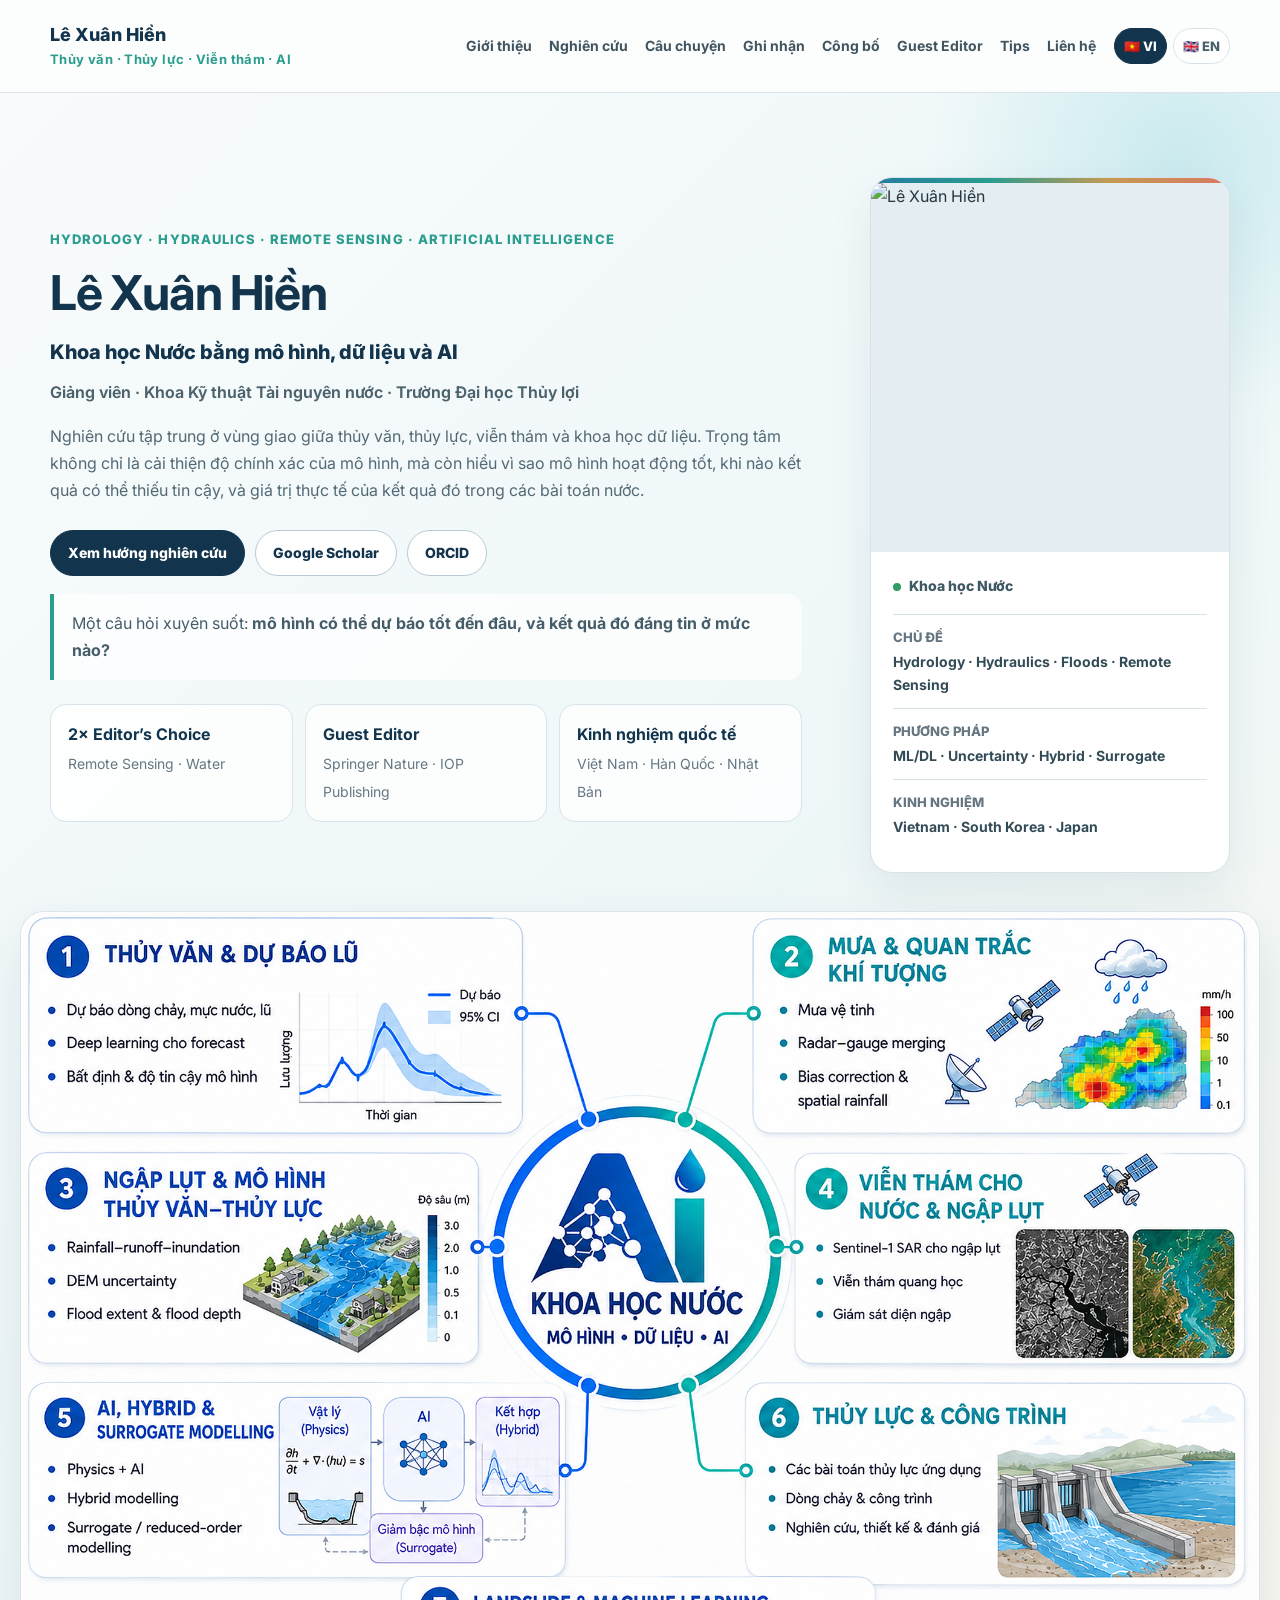
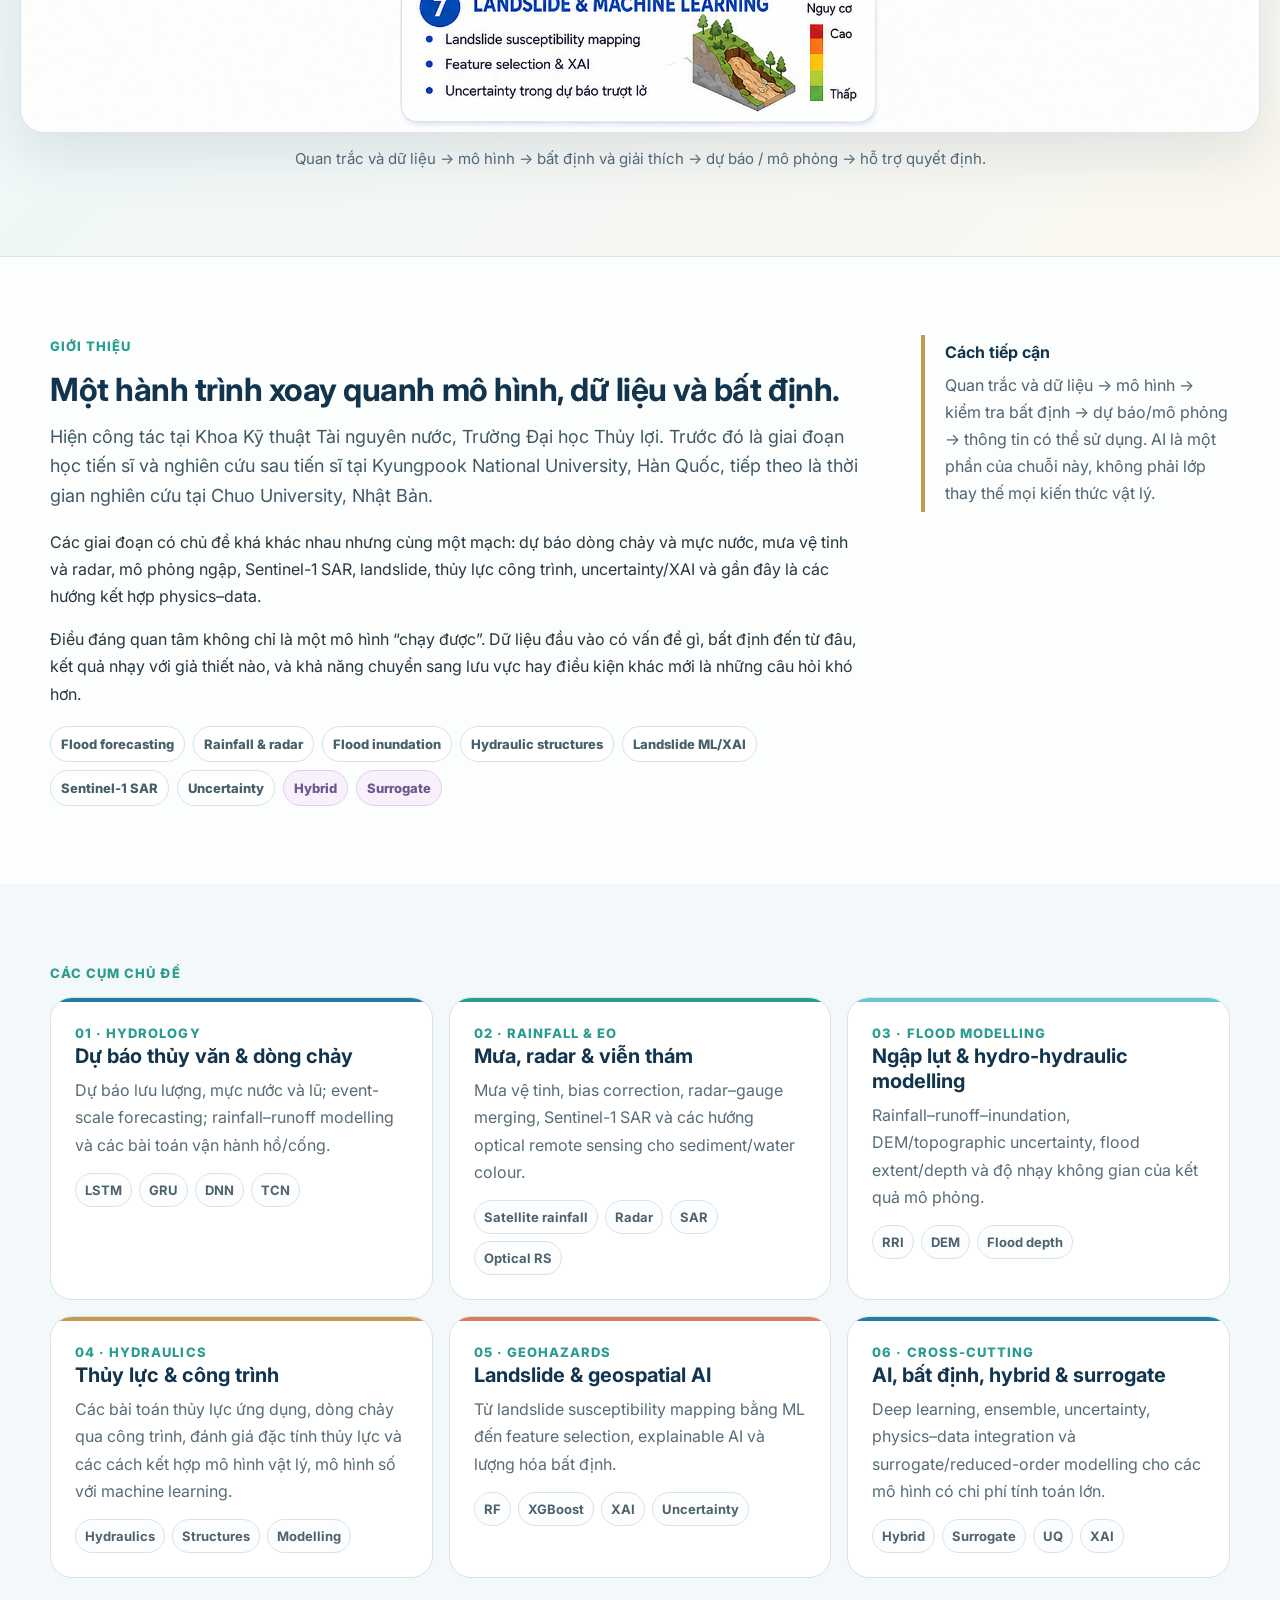
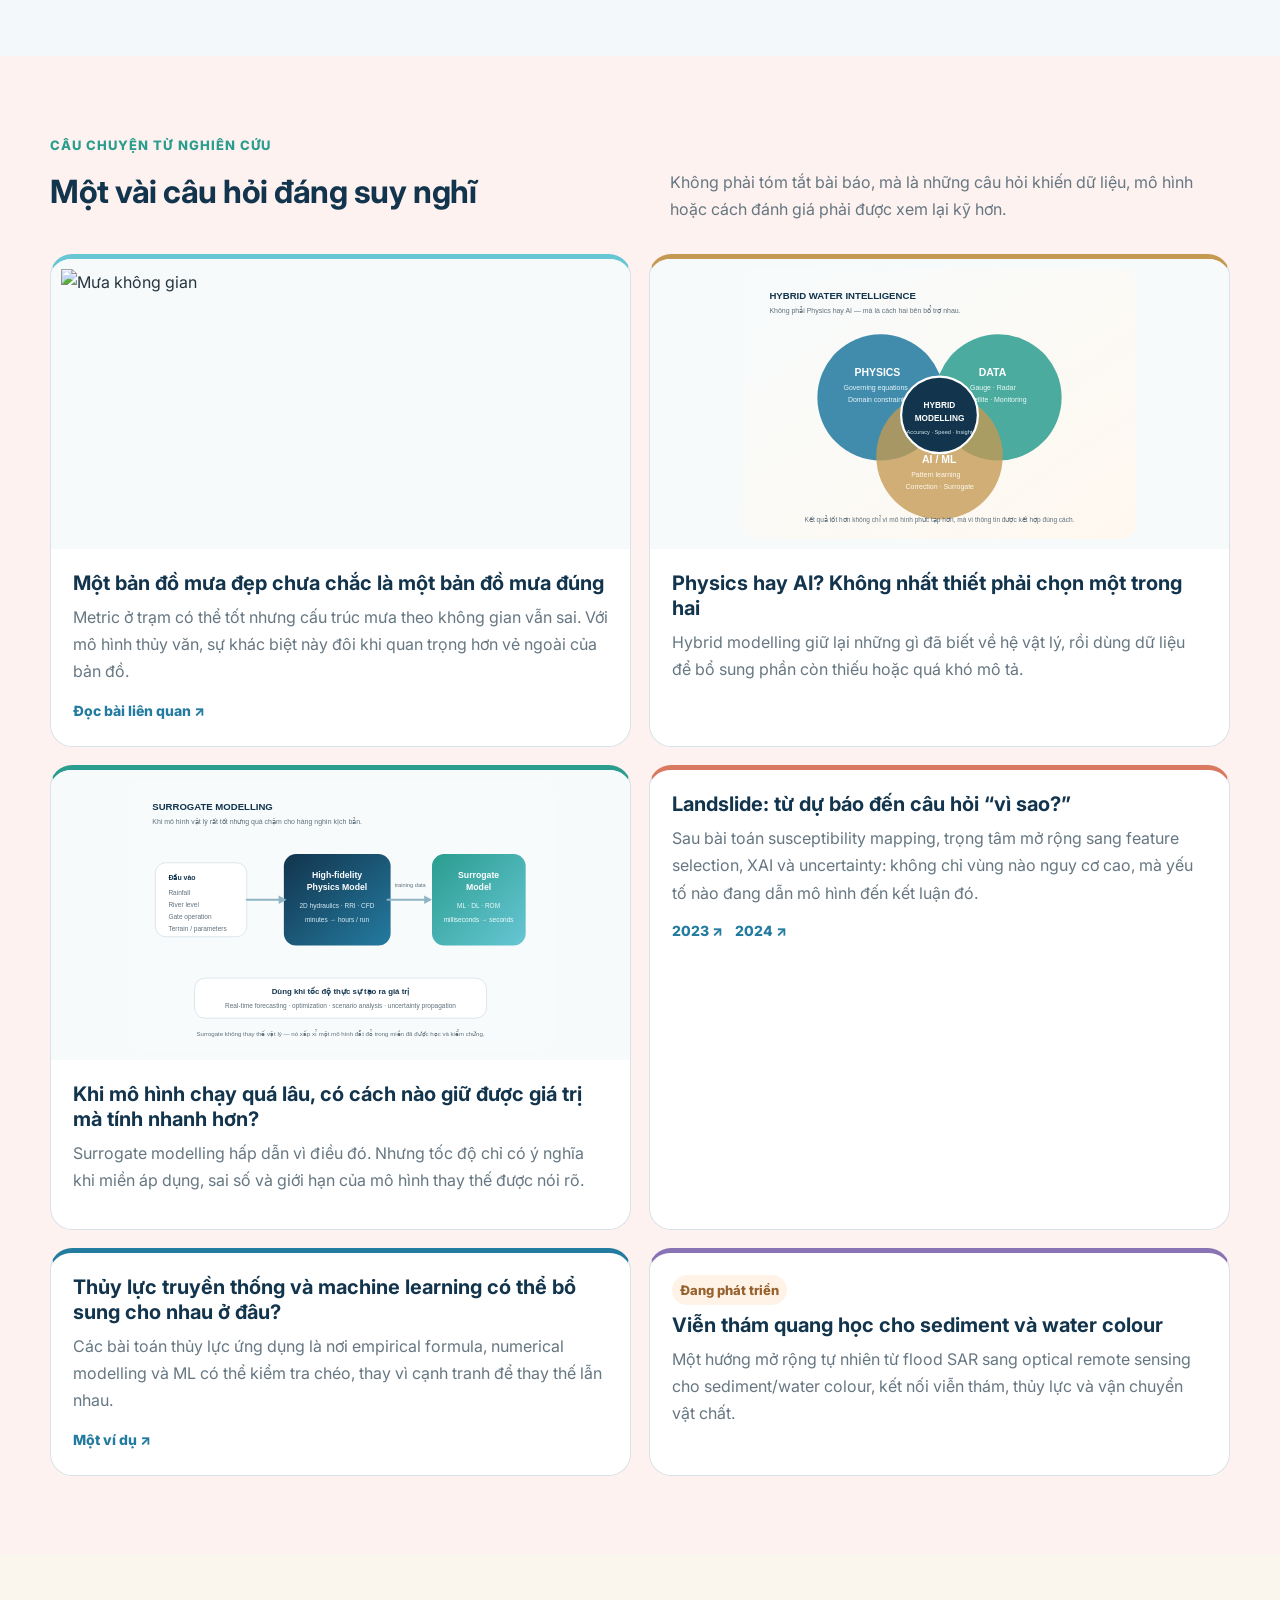
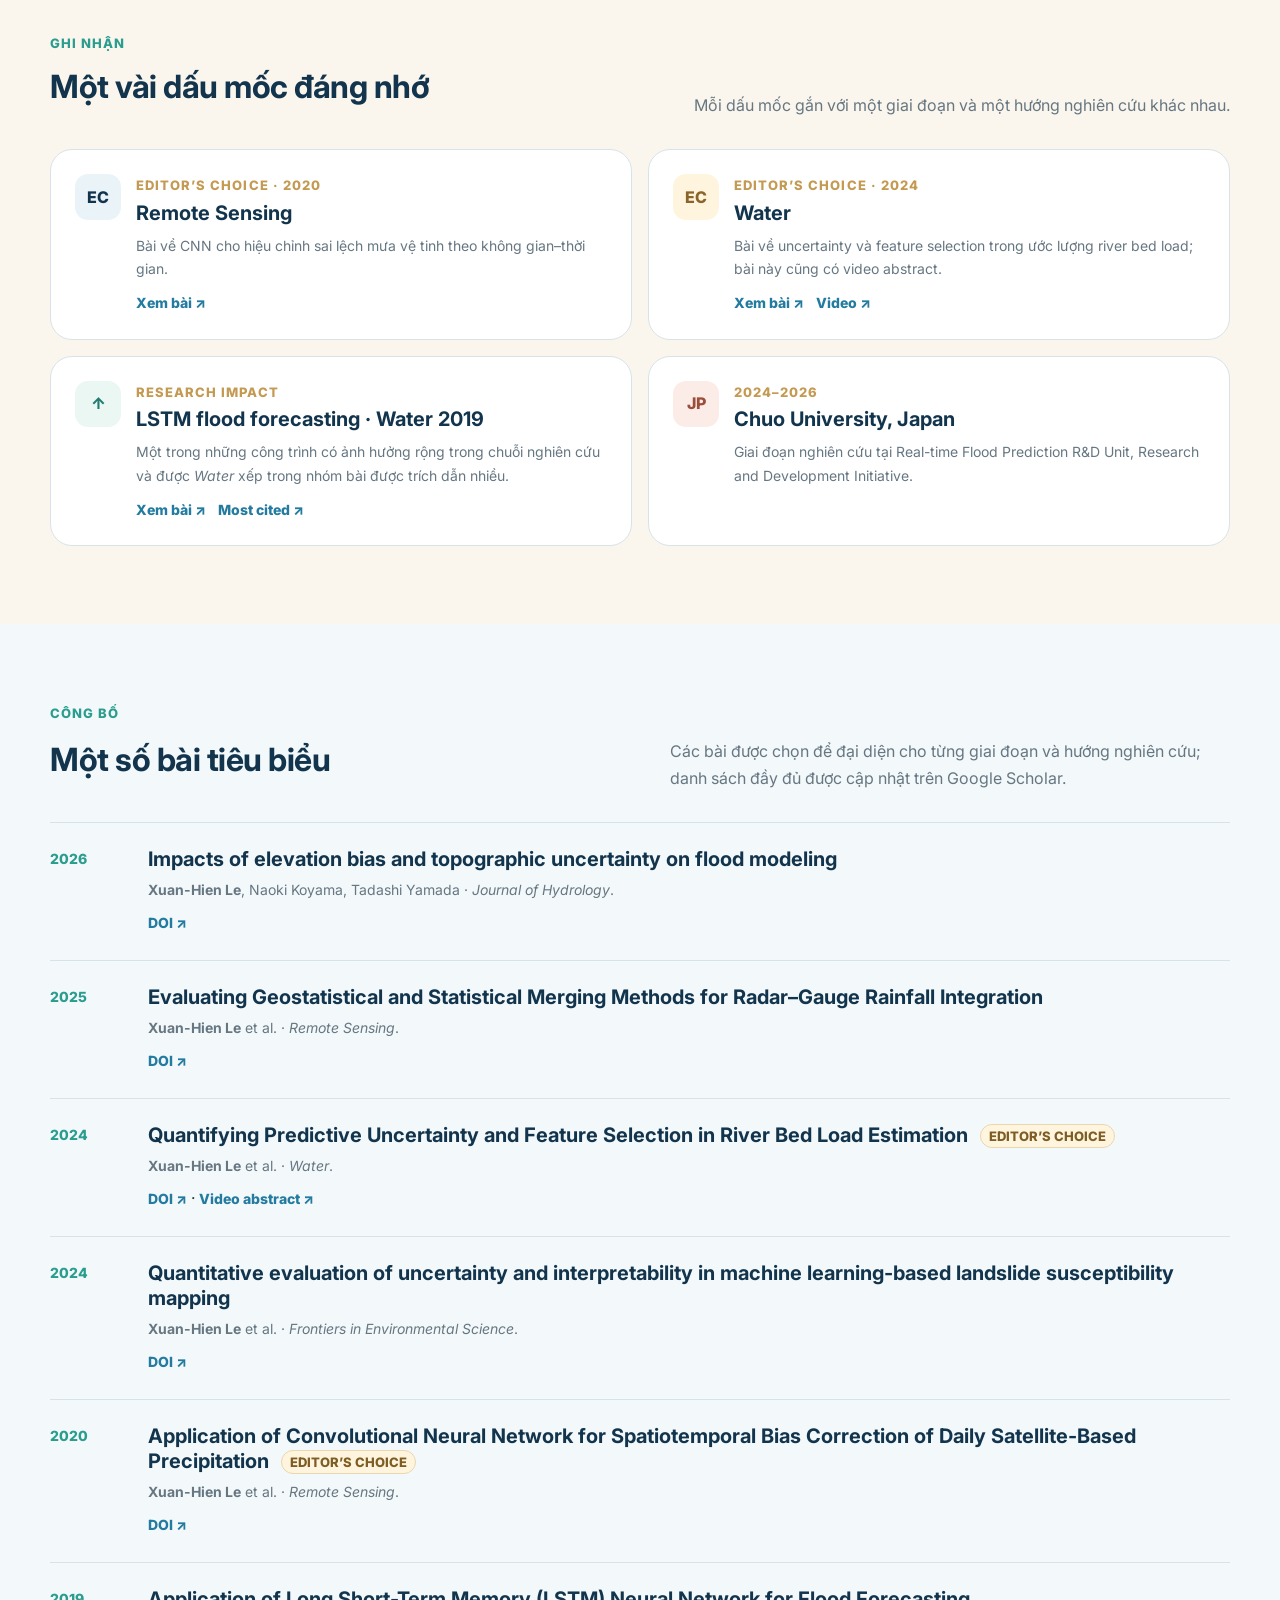
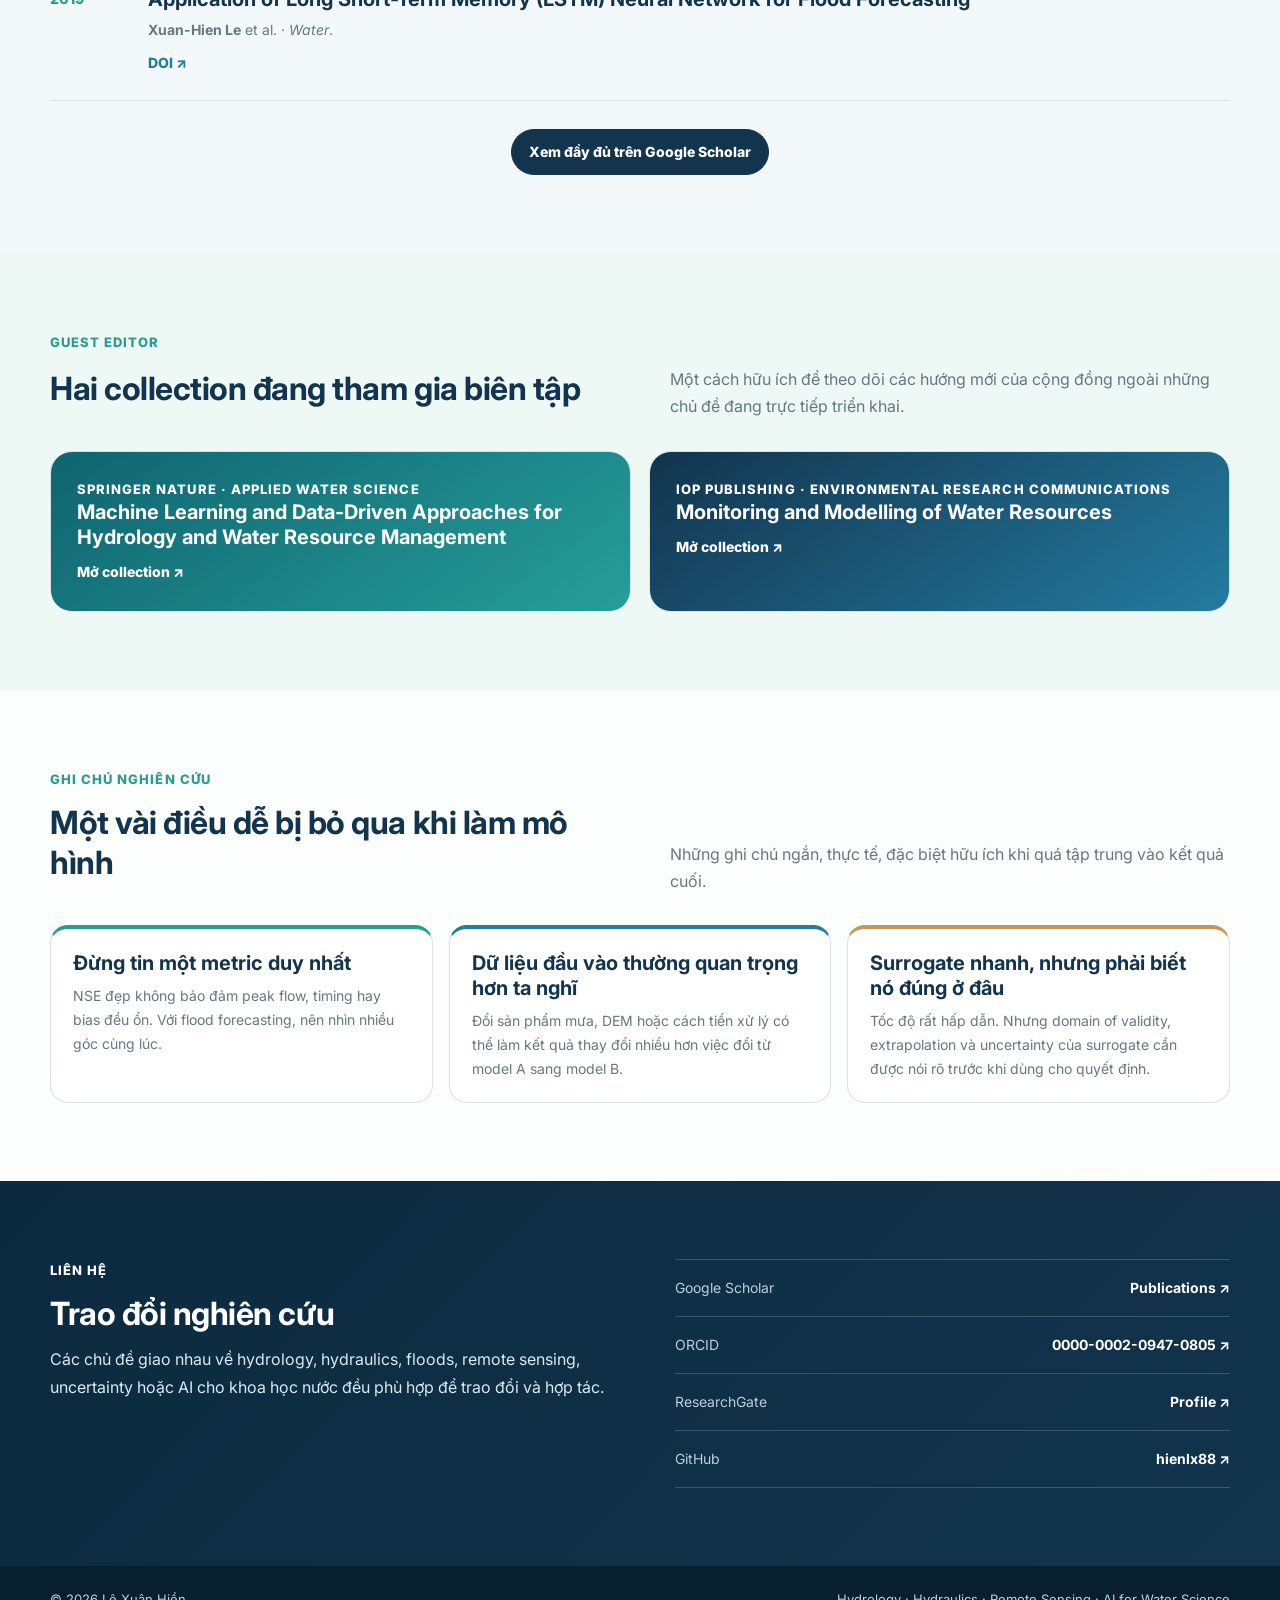
==== index.html @ 39c3b75d "Keep the site focused on Vietnamese and English" ====
<!doctype html>
<html lang="vi">
<head>
  <meta charset="utf-8">
  <meta name="viewport" content="width=device-width,initial-scale=1">
  <meta name="description" content="Trang học thuật của Lê Xuân Hiền — thủy văn, thủy lực, mô hình lũ, viễn thám, AI, bất định, hybrid và surrogate modelling cho khoa học nước.">
  <meta name="author" content="Lê Xuân Hiền">
  <meta name="theme-color" content="#12344d">
  <link rel="alternate" hreflang="vi" href="https://hienlx88.github.io/">
  <link rel="alternate" hreflang="en" href="https://hienlx88.github.io/en/">
  <title>Lê Xuân Hiền | Khoa học Nước · Mô hình · Dữ liệu · AI</title>
  <link rel="preconnect" href="https://fonts.googleapis.com">
  <link rel="preconnect" href="https://fonts.gstatic.com" crossorigin>
  <link href="https://fonts.googleapis.com/css2?family=Inter:wght@400;500;600;700;800&display=swap" rel="stylesheet">
  <link rel="stylesheet" href="styles.css">
  <style>
    .scope-strip{display:flex;gap:8px;flex-wrap:wrap;margin-top:18px}.scope-strip span{font-size:var(--text-xs);font-weight:800;padding:6px 10px;border-radius:999px;border:1px solid var(--line);background:#fff;color:#48606b}.scope-strip .new{background:#f8f1fb;border-color:#ded1ec;color:#6e568f}.paper-links{display:flex;gap:12px;flex-wrap:wrap}.paper-links a{font-size:var(--text-sm);font-weight:800}.story-card .status{display:inline-block;margin:0 0 8px;padding:4px 8px;border-radius:999px;font-size:var(--text-xs);font-weight:800;background:#eef8f5;color:#237c70}.story-card .status.emerging{background:#fff3e7;color:#96612d}
    .hero-overview{position:relative;margin-top:38px;padding:0 0 10px}.hero-overview .wide-container{width:min(1480px,calc(100% - 40px));margin:auto}.hero-overview .overview-title{text-align:center;font-size:clamp(28px,3vw,36px);line-height:1.2;margin:0 0 18px;font-weight:800;color:var(--ink)}.overview-figure{margin:0;background:#fff;border:1px solid rgba(216,227,233,.95);border-radius:24px;overflow:hidden;box-shadow:0 22px 54px rgba(18,52,77,.10)}.overview-figure img{display:block;width:100%;height:auto}.overview-caption{margin:14px auto 0;max-width:1000px;text-align:center;color:#526678;font-size:15px;line-height:1.65}@media(max-width:900px){.hero-overview{margin-top:30px}.hero-overview .wide-container{width:min(1480px,calc(100% - 24px))}.overview-figure{border-radius:16px}}
  </style>
</head>
<body>
<header class="site-header">
  <div class="container nav-wrap">
    <a class="brand" href="#top">Lê Xuân Hiền<small>Thủy văn · Thủy lực · Viễn thám · AI</small></a>
    <button class="nav-toggle" aria-label="Mở menu" aria-expanded="false">Menu</button>
    <nav class="nav" aria-label="Điều hướng chính">
      <a href="#about">Giới thiệu</a><a href="#research">Nghiên cứu</a><a href="#stories">Câu chuyện</a><a href="#impact">Ghi nhận</a><a href="#publications">Công bố</a><a href="#service">Guest Editor</a><a href="#tips">Tips</a><a href="#contact">Liên hệ</a>
    </nav>
    <div class="langbar" aria-label="Ngôn ngữ"><a class="active" href="./" aria-current="page">🇻🇳 VI</a><a href="en/">🇬🇧 EN</a></div>
  </div>
</header>

<main id="top">
<section class="hero">
  <div class="container hero-grid">
    <div>
      <p class="eyebrow">Hydrology · Hydraulics · Remote Sensing · Artificial Intelligence</p>
      <h1>Lê Xuân Hiền</h1>
      <p class="hero-titleline">Khoa học Nước bằng mô hình, dữ liệu và AI</p>
      <p class="hero-role">Giảng viên · Khoa Kỹ thuật Tài nguyên nước · Trường Đại học Thủy lợi</p>
      <p class="hero-copy">Nghiên cứu tập trung ở vùng giao giữa thủy văn, thủy lực, viễn thám và khoa học dữ liệu. Trọng tâm không chỉ là cải thiện độ chính xác của mô hình, mà còn hiểu vì sao mô hình hoạt động tốt, khi nào kết quả có thể thiếu tin cậy, và giá trị thực tế của kết quả đó trong các bài toán nước.</p>
      <div class="actions"><a class="button primary" href="#research">Xem hướng nghiên cứu</a><a class="button" href="https://scholar.google.com/citations?user=APNFD3cAAAAJ" target="_blank" rel="noopener">Google Scholar</a><a class="button" href="https://orcid.org/0000-0002-0947-0805" target="_blank" rel="noopener">ORCID</a></div>
      <div class="hero-note">Một câu hỏi xuyên suốt: <strong>mô hình có thể dự báo tốt đến đâu, và kết quả đó đáng tin ở mức nào?</strong></div>
      <div class="highlight-strip"><div class="highlight"><strong>2× Editor’s Choice</strong><span>Remote Sensing · Water</span></div><div class="highlight"><strong>Guest Editor</strong><span>Springer Nature · IOP Publishing</span></div><div class="highlight"><strong>Kinh nghiệm quốc tế</strong><span>Việt Nam · Hàn Quốc · Nhật Bản</span></div></div>
    </div>
    <aside class="profile-card"><img class="avatar" src="https://avatars.githubusercontent.com/u/33052537?v=4" alt="Lê Xuân Hiền"><div class="profile-card-body"><div class="profile-label"><span class="status-dot"></span>Khoa học Nước</div><dl><div><dt>Chủ đề</dt><dd>Hydrology · Hydraulics · Floods · Remote Sensing</dd></div><div><dt>Phương pháp</dt><dd>ML/DL · Uncertainty · Hybrid · Surrogate</dd></div><div><dt>Kinh nghiệm</dt><dd>Vietnam · South Korea · Japan</dd></div></dl></div></aside>
  </div>

  <div id="research" class="hero-overview">
    <div class="wide-container">
      <h2 class="overview-title">Tổng quan nghiên cứu</h2>
      <figure class="overview-figure">
        <img src="assets/research-overview-hero-vi.png?v=20260822-final" alt="Tổng quan các hướng nghiên cứu trong khoa học nước, mô hình, dữ liệu và AI" loading="eager" decoding="sync">
      </figure>
      <p class="overview-caption">Quan trắc và dữ liệu → mô hình → bất định và giải thích → dự báo / mô phỏng → hỗ trợ quyết định.</p>
    </div>
  </div>
</section>

<section id="about" class="section">
  <div class="container about-grid">
    <div>
      <p class="section-kicker">Giới thiệu</p>
      <h2>Một hành trình xoay quanh mô hình, dữ liệu và bất định.</h2>
      <p class="lead">Hiện công tác tại Khoa Kỹ thuật Tài nguyên nước, Trường Đại học Thủy lợi. Trước đó là giai đoạn học tiến sĩ và nghiên cứu sau tiến sĩ tại Kyungpook National University, Hàn Quốc, tiếp theo là thời gian nghiên cứu tại Chuo University, Nhật Bản.</p>
      <p>Các giai đoạn có chủ đề khá khác nhau nhưng cùng một mạch: dự báo dòng chảy và mực nước, mưa vệ tinh và radar, mô phỏng ngập, Sentinel-1 SAR, landslide, thủy lực công trình, uncertainty/XAI và gần đây là các hướng kết hợp physics–data.</p>
      <p>Điều đáng quan tâm không chỉ là một mô hình “chạy được”. Dữ liệu đầu vào có vấn đề gì, bất định đến từ đâu, kết quả nhạy với giả thiết nào, và khả năng chuyển sang lưu vực hay điều kiện khác mới là những câu hỏi khó hơn.</p>
      <div class="scope-strip"><span>Flood forecasting</span><span>Rainfall & radar</span><span>Flood inundation</span><span>Hydraulic structures</span><span>Landslide ML/XAI</span><span>Sentinel-1 SAR</span><span>Uncertainty</span><span class="new">Hybrid</span><span class="new">Surrogate</span></div>
    </div>
    <aside class="about-note"><strong>Cách tiếp cận</strong>Quan trắc và dữ liệu → mô hình → kiểm tra bất định → dự báo/mô phỏng → thông tin có thể sử dụng. AI là một phần của chuỗi này, không phải lớp thay thế mọi kiến thức vật lý.</aside>
  </div>
</section>

<section class="section alt">
  <div class="container">
    <p class="section-kicker">Các cụm chủ đề</p>
    <div class="cards">
      <article class="card"><div class="card-number">01 · HYDROLOGY</div><h3>Dự báo thủy văn & dòng chảy</h3><p>Dự báo lưu lượng, mực nước và lũ; event-scale forecasting; rainfall–runoff modelling và các bài toán vận hành hồ/cống.</p><div class="tags"><span>LSTM</span><span>GRU</span><span>DNN</span><span>TCN</span></div></article>
      <article class="card"><div class="card-number">02 · RAINFALL & EO</div><h3>Mưa, radar & viễn thám</h3><p>Mưa vệ tinh, bias correction, radar–gauge merging, Sentinel-1 SAR và các hướng optical remote sensing cho sediment/water colour.</p><div class="tags"><span>Satellite rainfall</span><span>Radar</span><span>SAR</span><span>Optical RS</span></div></article>
      <article class="card"><div class="card-number">03 · FLOOD MODELLING</div><h3>Ngập lụt & hydro-hydraulic modelling</h3><p>Rainfall–runoff–inundation, DEM/topographic uncertainty, flood extent/depth và độ nhạy không gian của kết quả mô phỏng.</p><div class="tags"><span>RRI</span><span>DEM</span><span>Flood depth</span></div></article>
      <article class="card"><div class="card-number">04 · HYDRAULICS</div><h3>Thủy lực & công trình</h3><p>Các bài toán thủy lực ứng dụng, dòng chảy qua công trình, đánh giá đặc tính thủy lực và các cách kết hợp mô hình vật lý, mô hình số với machine learning.</p><div class="tags"><span>Hydraulics</span><span>Structures</span><span>Modelling</span></div></article>
      <article class="card"><div class="card-number">05 · GEOHAZARDS</div><h3>Landslide & geospatial AI</h3><p>Từ landslide susceptibility mapping bằng ML đến feature selection, explainable AI và lượng hóa bất định.</p><div class="tags"><span>RF</span><span>XGBoost</span><span>XAI</span><span>Uncertainty</span></div></article>
      <article class="card"><div class="card-number">06 · CROSS-CUTTING</div><h3>AI, bất định, hybrid & surrogate</h3><p>Deep learning, ensemble, uncertainty, physics–data integration và surrogate/reduced-order modelling cho các mô hình có chi phí tính toán lớn.</p><div class="tags"><span>Hybrid</span><span>Surrogate</span><span>UQ</span><span>XAI</span></div></article>
    </div>
  </div>
</section>

<section id="stories" class="section rose">
  <div class="container">
    <p class="section-kicker">Câu chuyện từ nghiên cứu</p>
    <div class="section-heading"><h2>Một vài câu hỏi đáng suy nghĩ</h2><p>Không phải tóm tắt bài báo, mà là những câu hỏi khiến dữ liệu, mô hình hoặc cách đánh giá phải được xem lại kỹ hơn.</p></div>
    <div class="story-grid">
      <article class="story-card"><img src="https://mdpi-res.com/d_attachment/remotesensing/remotesensing-12-02731/article_deploy/html/images/remotesensing-12-02731-g012.png" alt="Mưa không gian"><div class="body"><h3>Một bản đồ mưa đẹp chưa chắc là một bản đồ mưa đúng</h3><p>Metric ở trạm có thể tốt nhưng cấu trúc mưa theo không gian vẫn sai. Với mô hình thủy văn, sự khác biệt này đôi khi quan trọng hơn vẻ ngoài của bản đồ.</p><a href="https://doi.org/10.3390/rs12172731" target="_blank" rel="noopener">Đọc bài liên quan ↗</a></div></article>
      <article class="story-card"><img src="assets/hybrid-water-intelligence.svg" alt="Hybrid modelling"><div class="body"><h3>Physics hay AI? Không nhất thiết phải chọn một trong hai</h3><p>Hybrid modelling giữ lại những gì đã biết về hệ vật lý, rồi dùng dữ liệu để bổ sung phần còn thiếu hoặc quá khó mô tả.</p></div></article>
      <article class="story-card"><img src="assets/surrogate-modelling.svg" alt="Surrogate modelling"><div class="body"><h3>Khi mô hình chạy quá lâu, có cách nào giữ được giá trị mà tính nhanh hơn?</h3><p>Surrogate modelling hấp dẫn vì điều đó. Nhưng tốc độ chỉ có ý nghĩa khi miền áp dụng, sai số và giới hạn của mô hình thay thế được nói rõ.</p></div></article>
      <article class="story-card"><div class="body"><h3>Landslide: từ dự báo đến câu hỏi “vì sao?”</h3><p>Sau bài toán susceptibility mapping, trọng tâm mở rộng sang feature selection, XAI và uncertainty: không chỉ vùng nào nguy cơ cao, mà yếu tố nào đang dẫn mô hình đến kết luận đó.</p><div class="paper-links"><a href="https://doi.org/10.3389/feart.2023.1268501" target="_blank" rel="noopener">2023 ↗</a><a href="https://doi.org/10.3389/fenvs.2024.1424988" target="_blank" rel="noopener">2024 ↗</a></div></div></article>
      <article class="story-card"><div class="body"><h3>Thủy lực truyền thống và machine learning có thể bổ sung cho nhau ở đâu?</h3><p>Các bài toán thủy lực ứng dụng là nơi empirical formula, numerical modelling và ML có thể kiểm tra chéo, thay vì cạnh tranh để thay thế lẫn nhau.</p><a href="https://doi.org/10.2166/hydro.2024.297" target="_blank" rel="noopener">Một ví dụ ↗</a></div></article>
      <article class="story-card"><div class="body"><span class="status emerging">Đang phát triển</span><h3>Viễn thám quang học cho sediment và water colour</h3><p>Một hướng mở rộng tự nhiên từ flood SAR sang optical remote sensing cho sediment/water colour, kết nối viễn thám, thủy lực và vận chuyển vật chất.</p></div></article>
    </div>
  </div>
</section>

<section id="impact" class="section sand">
  <div class="container">
    <p class="section-kicker">Ghi nhận</p>
    <div class="section-heading"><h2>Một vài dấu mốc đáng nhớ</h2><p>Mỗi dấu mốc gắn với một giai đoạn và một hướng nghiên cứu khác nhau.</p></div>
    <div class="achievements">
      <article class="achievement"><div class="achievement-icon">EC</div><div><div class="meta">Editor’s Choice · 2020</div><h3>Remote Sensing</h3><p>Bài về CNN cho hiệu chỉnh sai lệch mưa vệ tinh theo không gian–thời gian.</p><div class="achievement-links"><a href="https://www.mdpi.com/2072-4292/12/17/2731" target="_blank" rel="noopener">Xem bài ↗</a></div></div></article>
      <article class="achievement"><div class="achievement-icon">EC</div><div><div class="meta">Editor’s Choice · 2024</div><h3>Water</h3><p>Bài về uncertainty và feature selection trong ước lượng river bed load; bài này cũng có video abstract.</p><div class="achievement-links"><a href="https://www.mdpi.com/2073-4441/16/14/1945" target="_blank" rel="noopener">Xem bài ↗</a><a href="https://encyclopedia.pub/video/1846" target="_blank" rel="noopener">Video ↗</a></div></div></article>
      <article class="achievement"><div class="achievement-icon">↑</div><div><div class="meta">Research impact</div><h3>LSTM flood forecasting · Water 2019</h3><p>Một trong những công trình có ảnh hưởng rộng trong chuỗi nghiên cứu và được <em>Water</em> xếp trong nhóm bài được trích dẫn nhiều.</p><div class="achievement-links"><a href="https://doi.org/10.3390/w11071387" target="_blank" rel="noopener">Xem bài ↗</a><a href="https://www.mdpi.com/journal/water/most_cited" target="_blank" rel="noopener">Most cited ↗</a></div></div></article>
      <article class="achievement"><div class="achievement-icon">JP</div><div><div class="meta">2024–2026</div><h3>Chuo University, Japan</h3><p>Giai đoạn nghiên cứu tại Real-time Flood Prediction R&D Unit, Research and Development Initiative.</p></div></article>
    </div>
  </div>
</section>

<section id="publications" class="section alt">
  <div class="container"><p class="section-kicker">Công bố</p><div class="section-heading"><h2>Một số bài tiêu biểu</h2><p>Các bài được chọn để đại diện cho từng giai đoạn và hướng nghiên cứu; danh sách đầy đủ được cập nhật trên Google Scholar.</p></div>
    <div class="pub-list">
      <article class="publication"><div class="pub-year">2026</div><div><h3>Impacts of elevation bias and topographic uncertainty on flood modeling</h3><p><strong>Xuan-Hien Le</strong>, Naoki Koyama, Tadashi Yamada · <em>Journal of Hydrology</em>.</p><a href="https://doi.org/10.1016/j.jhydrol.2025.134832" target="_blank" rel="noopener">DOI ↗</a></div></article>
      <article class="publication"><div class="pub-year">2025</div><div><h3>Evaluating Geostatistical and Statistical Merging Methods for Radar–Gauge Rainfall Integration</h3><p><strong>Xuan-Hien Le</strong> et al. · <em>Remote Sensing</em>.</p><a href="https://doi.org/10.3390/rs17152622" target="_blank" rel="noopener">DOI ↗</a></div></article>
      <article class="publication"><div class="pub-year">2024</div><div><h3>Quantifying Predictive Uncertainty and Feature Selection in River Bed Load Estimation <span class="badge">Editor’s Choice</span></h3><p><strong>Xuan-Hien Le</strong> et al. · <em>Water</em>.</p><a href="https://doi.org/10.3390/w16141945" target="_blank" rel="noopener">DOI ↗</a> · <a href="https://encyclopedia.pub/video/1846" target="_blank" rel="noopener">Video abstract ↗</a></div></article>
      <article class="publication"><div class="pub-year">2024</div><div><h3>Quantitative evaluation of uncertainty and interpretability in machine learning-based landslide susceptibility mapping</h3><p><strong>Xuan-Hien Le</strong> et al. · <em>Frontiers in Environmental Science</em>.</p><a href="https://doi.org/10.3389/fenvs.2024.1424988" target="_blank" rel="noopener">DOI ↗</a></div></article>
      <article class="publication"><div class="pub-year">2020</div><div><h3>Application of Convolutional Neural Network for Spatiotemporal Bias Correction of Daily Satellite-Based Precipitation <span class="badge">Editor’s Choice</span></h3><p><strong>Xuan-Hien Le</strong> et al. · <em>Remote Sensing</em>.</p><a href="https://doi.org/10.3390/rs12172731" target="_blank" rel="noopener">DOI ↗</a></div></article>
      <article class="publication"><div class="pub-year">2019</div><div><h3>Application of Long Short-Term Memory (LSTM) Neural Network for Flood Forecasting</h3><p><strong>Xuan-Hien Le</strong> et al. · <em>Water</em>.</p><a href="https://doi.org/10.3390/w11071387" target="_blank" rel="noopener">DOI ↗</a></div></article>
    </div><div class="center"><a class="button primary" href="https://scholar.google.com/citations?user=APNFD3cAAAAJ" target="_blank" rel="noopener">Xem đầy đủ trên Google Scholar</a></div>
  </div>
</section>

<section id="service" class="section mint">
  <div class="container"><p class="section-kicker">Guest Editor</p><div class="section-heading"><h2>Hai collection đang tham gia biên tập</h2><p>Một cách hữu ích để theo dõi các hướng mới của cộng đồng ngoài những chủ đề đang trực tiếp triển khai.</p></div>
    <div class="editorial-row"><article class="editorial-box"><div class="meta">Springer Nature · Applied Water Science</div><h3>Machine Learning and Data-Driven Approaches for Hydrology and Water Resource Management</h3><a href="https://link.springer.com/collections/ajaaacbbhe" target="_blank" rel="noopener">Mở collection ↗</a></article><article class="editorial-box"><div class="meta">IOP Publishing · Environmental Research Communications</div><h3>Monitoring and Modelling of Water Resources</h3><a href="https://iopscience.iop.org/collections/erc-260210-1057" target="_blank" rel="noopener">Mở collection ↗</a></article></div>
  </div>
</section>

<section id="tips" class="section">
  <div class="container"><p class="section-kicker">Ghi chú nghiên cứu</p><div class="section-heading"><h2>Một vài điều dễ bị bỏ qua khi làm mô hình</h2><p>Những ghi chú ngắn, thực tế, đặc biệt hữu ích khi quá tập trung vào kết quả cuối.</p></div>
    <div class="tip-row"><article class="tip-box"><h3>Đừng tin một metric duy nhất</h3><p>NSE đẹp không bảo đảm peak flow, timing hay bias đều ổn. Với flood forecasting, nên nhìn nhiều góc cùng lúc.</p></article><article class="tip-box"><h3>Dữ liệu đầu vào thường quan trọng hơn ta nghĩ</h3><p>Đổi sản phẩm mưa, DEM hoặc cách tiền xử lý có thể làm kết quả thay đổi nhiều hơn việc đổi từ model A sang model B.</p></article><article class="tip-box"><h3>Surrogate nhanh, nhưng phải biết nó đúng ở đâu</h3><p>Tốc độ rất hấp dẫn. Nhưng domain of validity, extrapolation và uncertainty của surrogate cần được nói rõ trước khi dùng cho quyết định.</p></article></div>
  </div>
</section>

<section id="contact" class="section contact-section">
  <div class="container contact-grid"><div><p class="section-kicker">Liên hệ</p><h2>Trao đổi nghiên cứu</h2><p>Các chủ đề giao nhau về hydrology, hydraulics, floods, remote sensing, uncertainty hoặc AI cho khoa học nước đều phù hợp để trao đổi và hợp tác.</p></div><div class="contact-links"><a href="https://scholar.google.com/citations?user=APNFD3cAAAAJ" target="_blank" rel="noopener"><span>Google Scholar</span><strong>Publications ↗</strong></a><a href="https://orcid.org/0000-0002-0947-0805" target="_blank" rel="noopener"><span>ORCID</span><strong>0000-0002-0947-0805 ↗</strong></a><a href="https://www.researchgate.net/profile/Xuan-Hien-Le" target="_blank" rel="noopener"><span>ResearchGate</span><strong>Profile ↗</strong></a><a href="https://github.com/hienlx88" target="_blank" rel="noopener"><span>GitHub</span><strong>hienlx88 ↗</strong></a></div></div>
</section>
</main>
<footer><div class="container footer-wrap"><span>© <span id="year"></span> Lê Xuân Hiền</span><span>Hydrology · Hydraulics · Remote Sensing · AI for Water Science</span></div></footer>
<script src="script.js"></script>
</body>
</html>
---- styles.css ----
:root{
  --navy:#12344d;
  --blue:#247ba0;
  --teal:#2a9d8f;
  --cyan:#67c6d4;
  --gold:#c49a52;
  --coral:#d97962;
  --ink:#263740;
  --muted:#667782;
  --line:#d8e3e9;
  --ice:#f3f8fa;
  --mint:#eef8f5;
  --sand:#fbf6ed;
  --rose:#fdf2ef;
  --white:#ffffff;
  --max:1180px;
  --radius:22px;
  --shadow:0 18px 46px rgba(18,52,77,.08);
  --text-xs:13px;
  --text-sm:14px;
  --text-base:16px;
  --text-title:20px;
  --text-section:32px;
  --text-hero:48px;
}
*{box-sizing:border-box}
html{scroll-behavior:smooth;scroll-padding-top:102px}
body{margin:0;font-family:Inter,system-ui,-apple-system,BlinkMacSystemFont,"Segoe UI",sans-serif;font-size:var(--text-base);line-height:1.7;color:var(--ink);background:#fcfdfd}
a{color:var(--blue);text-decoration:none}a:hover{color:var(--navy)}
img{max-width:100%}.container{width:min(var(--max),calc(100% - 44px));margin:auto}
.site-header{position:sticky;top:0;z-index:60;background:rgba(252,253,253,.95);backdrop-filter:blur(18px);border-bottom:1px solid rgba(216,227,233,.9)}
.nav-wrap{min-height:92px;display:flex;align-items:center;gap:18px}.brand{display:flex;flex-direction:column;justify-content:center;min-width:max-content;color:var(--navy);font-size:18px;font-weight:800;line-height:1.15}.brand small{margin-top:6px;color:var(--teal);font-size:var(--text-xs);font-weight:700;letter-spacing:.03em;text-transform:none}.nav{display:flex;gap:17px;align-items:center;margin-left:auto}.nav a{font-size:var(--text-sm);font-weight:700;color:#405560}.nav a:hover{color:var(--blue)}.nav-toggle{display:none;border:1px solid var(--line);background:white;color:var(--navy);font-size:var(--text-sm);font-weight:700;border-radius:10px;padding:8px 11px}
.langbar{display:flex;gap:6px;align-items:center;white-space:nowrap}.langbar a{display:inline-flex;align-items:center;gap:4px;border:1px solid var(--line);border-radius:999px;background:white;padding:6px 9px;font-size:var(--text-xs);font-weight:800;color:#49606b}.langbar a.active{background:var(--navy);border-color:var(--navy);color:white}
.hero{position:relative;overflow:hidden;padding:84px 0 74px;background:linear-gradient(135deg,#f8fbfc 0%,#eef7f8 52%,#fbf7ef 100%);border-bottom:1px solid var(--line)}
.hero:before{content:"";position:absolute;width:540px;height:540px;right:-170px;top:-200px;border-radius:50%;background:radial-gradient(circle,rgba(103,198,212,.28),rgba(103,198,212,0) 68%)}
.hero-grid{position:relative;display:grid;grid-template-columns:1.42fr .68fr;gap:68px;align-items:center}
.eyebrow,.section-kicker,.meta,.visual-label,.card-number,.story-label{font-size:var(--text-xs);font-weight:800;letter-spacing:.08em;text-transform:uppercase}
.eyebrow,.section-kicker,.visual-label{color:var(--teal)}
h1,h2,h3{margin-top:0;color:var(--navy);line-height:1.25}h1{font-size:var(--text-hero);letter-spacing:-.025em;margin-bottom:12px}h2{font-size:var(--text-section);letter-spacing:-.015em;margin-bottom:12px}h3{font-size:var(--text-title);margin-bottom:8px}p{margin-top:0}.lead{font-size:18px;line-height:1.65;color:#415965}.hero-titleline{font-size:var(--text-title);font-weight:800;color:var(--navy);margin-bottom:10px}.hero-role{font-size:var(--text-base);font-weight:650;color:#4c626d}.hero-copy{max-width:780px;color:#536975}.hero-note{margin-top:18px;max-width:780px;padding:16px 18px;border-left:4px solid var(--teal);border-radius:0 14px 14px 0;background:rgba(255,255,255,.75);color:#455d68}
.actions,.profile-links{display:flex;gap:10px;flex-wrap:wrap}.actions{margin:26px 0 15px}.profile-links{gap:18px;font-size:var(--text-sm);font-weight:700}.button{display:inline-flex;align-items:center;justify-content:center;border:1px solid #b8cbd4;border-radius:999px;background:white;padding:10px 17px;color:var(--navy);font-size:var(--text-sm);font-weight:800;transition:.18s ease}.button.primary{background:var(--navy);border-color:var(--navy);color:white}.button:hover{transform:translateY(-2px);box-shadow:0 10px 25px rgba(18,52,77,.10)}
.highlight-strip{display:grid;grid-template-columns:repeat(3,1fr);gap:12px;margin-top:24px}.highlight{padding:16px 17px;border:1px solid var(--line);border-radius:16px;background:rgba(255,255,255,.82)}.highlight strong{display:block;font-size:16px;color:var(--navy);margin-bottom:2px}.highlight span{font-size:var(--text-sm);color:var(--muted)}
.profile-card,.card,.achievement,.research-visual,.story-card,.editorial-box,.topic-card{background:white;border:1px solid var(--line);border-radius:var(--radius);overflow:hidden}.profile-card{box-shadow:var(--shadow)}.profile-card:before{content:"";display:block;height:5px;background:linear-gradient(90deg,var(--blue),var(--teal),var(--gold),var(--coral))}.avatar{width:100%;aspect-ratio:1/1.03;object-fit:cover;display:block;background:#e4edf1}.profile-card-body{padding:22px}.profile-label{font-size:var(--text-sm);font-weight:800;color:#3e5864}.status-dot{display:inline-block;width:8px;height:8px;border-radius:50%;background:#2f9d67;margin-right:8px}.profile-card dl{margin:16px 0 0}.profile-card dl>div{padding:11px 0;border-top:1px solid var(--line)}.profile-card dt{font-size:var(--text-xs);font-weight:800;text-transform:uppercase;color:var(--muted)}.profile-card dd{margin:2px 0 0;font-size:var(--text-sm);font-weight:700;color:#324b57}
.section{padding:78px 0}.section.alt{background:var(--ice)}.section.mint{background:var(--mint)}.section.sand{background:var(--sand)}.section.rose{background:var(--rose)}.section-heading{display:flex;justify-content:space-between;gap:48px;align-items:end;margin-bottom:30px}.section-heading p{max-width:560px;color:var(--muted);margin-bottom:0}.about-grid{display:grid;grid-template-columns:1.45fr .55fr;gap:58px;align-items:start}.about-note{border-left:4px solid var(--gold);padding:4px 0 4px 20px;color:#506571}.about-note strong{display:block;color:var(--navy);margin-bottom:6px}
.research-map{margin-top:28px;background:white;border:1px solid var(--line);border-radius:var(--radius);overflow:hidden}.research-map img{display:block;width:100%}.cards{display:grid;grid-template-columns:repeat(3,1fr);gap:16px}.card{padding:24px;box-shadow:none;position:relative;transition:.18s ease}.card:before{content:"";position:absolute;left:0;right:0;top:0;height:4px;background:var(--blue)}.card:nth-child(2):before{background:var(--teal)}.card:nth-child(3):before{background:var(--cyan)}.card:nth-child(4):before{background:var(--gold)}.card:nth-child(5):before{background:var(--coral)}.card:hover{transform:translateY(-3px);box-shadow:0 14px 34px rgba(18,52,77,.07)}.card-number{color:var(--teal)}.card p{color:#586c77;margin-bottom:0}.tags{display:flex;gap:7px;flex-wrap:wrap;margin-top:14px}.tags span{font-size:var(--text-xs);padding:5px 9px;border:1px solid var(--line);border-radius:999px;background:#fbfdfe;color:#4e626e;font-weight:700}
.focus-grid{display:grid;grid-template-columns:1fr 1fr;gap:18px;margin-top:24px}.focus-card{padding:0;border:1px solid var(--line);border-radius:var(--radius);background:white;overflow:hidden}.focus-card img{display:block;width:100%;background:#f7fbfc}.focus-card .body{padding:22px}.focus-card p{color:var(--muted);margin-bottom:12px}.focus-card a{font-size:var(--text-sm);font-weight:800}
.visual-story{margin-top:22px;display:grid;grid-template-columns:1fr 1fr;gap:18px}.research-visual{margin:0}.research-visual img{width:100%;height:300px;object-fit:contain;background:#f6fafc;padding:12px;display:block}.research-visual figcaption{padding:20px;border-top:1px solid var(--line)}.research-visual p{font-size:var(--text-sm);color:var(--muted)}.research-visual a{font-size:var(--text-sm);font-weight:800}
.achievements{display:grid;grid-template-columns:repeat(2,1fr);gap:16px}.achievement{padding:24px;display:grid;grid-template-columns:46px 1fr;gap:15px}.achievement-icon{width:46px;height:46px;border-radius:13px;display:grid;place-items:center;background:#eaf4f8;color:var(--navy);font-weight:800}.achievement:nth-child(2) .achievement-icon{background:#fff4dd;color:#8a652b}.achievement:nth-child(3) .achievement-icon{background:#eaf7f3;color:#237c70}.achievement:nth-child(4) .achievement-icon{background:#fcece7;color:#9a4f3d}.achievement p{font-size:var(--text-sm);color:var(--muted);margin-bottom:10px}.achievement .meta{color:var(--gold);margin-bottom:4px}.achievement-links{display:flex;flex-wrap:wrap;gap:12px}.achievement-links a{font-size:var(--text-sm);font-weight:800}.badge{display:inline-block;margin-left:7px;padding:3px 8px;border-radius:999px;background:#fff4dd;border:1px solid #ead7ae;color:#7d5d23;font-size:var(--text-xs);font-weight:800;text-transform:uppercase;vertical-align:1px}
.pub-list{border-top:1px solid var(--line)}.publication{display:grid;grid-template-columns:72px 1fr;gap:26px;padding:24px 0;border-bottom:1px solid var(--line)}.pub-year{font-size:var(--text-sm);font-weight:800;color:var(--teal)}.publication h3{margin-bottom:6px}.publication p{font-size:var(--text-sm);color:var(--muted);margin-bottom:7px}.publication a{font-size:var(--text-sm);font-weight:800}.center{text-align:center;margin-top:28px}
.story-grid{display:grid;grid-template-columns:repeat(2,1fr);gap:18px}.story-card{position:relative}.story-card img{width:100%;height:290px;object-fit:contain;background:#f7fafb;padding:10px;display:block}.story-card .body{padding:22px}.story-card:nth-child(1){border-top:5px solid var(--cyan)}.story-card:nth-child(2){border-top:5px solid var(--gold)}.story-card:nth-child(3){border-top:5px solid var(--teal)}.story-card:nth-child(4){border-top:5px solid var(--coral)}.story-card:nth-child(5){border-top:5px solid var(--blue)}.story-card:nth-child(6){border-top:5px solid #8874b5}.story-label{color:var(--coral)}.story-card p{color:var(--muted);margin-bottom:12px}.story-card a{font-size:var(--text-sm);font-weight:800}
.editorial-row{display:grid;grid-template-columns:1fr 1fr;gap:18px}.editorial-box{padding:26px;color:white;background:linear-gradient(145deg,#0f6470,#269e99)}.editorial-box:nth-child(2){background:linear-gradient(145deg,#12344d,#247ba0)}.editorial-box h3{color:white}.editorial-box p{color:rgba(255,255,255,.87)}.editorial-box a{color:white;font-size:var(--text-sm);font-weight:800}
.tip-row{display:grid;grid-template-columns:repeat(3,1fr);gap:16px}.tip-box{padding:22px;border:1px solid var(--line);border-radius:18px;background:white;border-top:4px solid var(--teal)}.tip-box:nth-child(2){border-top-color:var(--blue)}.tip-box:nth-child(3){border-top-color:var(--gold)}.tip-box p{font-size:var(--text-sm);color:var(--muted);margin-bottom:0}
.contact-section{background:linear-gradient(135deg,#0b2a3f,var(--navy));color:#dce9ef}.contact-section h2,.contact-section .section-kicker{color:white}.contact-grid{display:grid;grid-template-columns:1fr 1fr;gap:70px}.contact-links{border-top:1px solid rgba(255,255,255,.18)}.contact-links a{display:flex;justify-content:space-between;gap:18px;padding:16px 0;border-bottom:1px solid rgba(255,255,255,.18);color:white;font-size:var(--text-sm)}.contact-links span{color:#bad0da}.contact-links strong{text-align:right}footer{background:#071f2e;color:#bfd0d8;font-size:var(--text-xs)}.footer-wrap{display:flex;justify-content:space-between;gap:20px;padding:22px 0}
.reveal{opacity:0;transform:translateY(16px);transition:opacity .55s ease,transform .55s ease}.reveal.visible{opacity:1;transform:none}
@media(max-width:1040px){.nav{gap:11px}.nav a{font-size:var(--text-xs)}.cards{grid-template-columns:repeat(2,1fr)}}
@media(max-width:900px){.nav-wrap{flex-wrap:wrap;padding:11px 0}.nav-toggle{display:block;margin-left:auto}.nav{display:none;order:4;width:100%;flex-direction:column;align-items:flex-start;padding:12px 0}.nav.open{display:flex}.langbar{order:3;width:100%;justify-content:flex-end}.hero{padding:62px 0}.hero-grid,.about-grid,.focus-grid,.visual-story,.contact-grid{grid-template-columns:1fr;gap:34px}.profile-card{max-width:410px}.cards,.achievements,.story-grid,.editorial-row,.tip-row{grid-template-columns:1fr}.section-heading{display:block}.section{padding:62px 0}.publication{grid-template-columns:1fr;gap:4px}}
@media(max-width:560px){:root{--text-section:28px;--text-hero:40px}.container{width:min(var(--max),calc(100% - 28px))}.highlight-strip{grid-template-columns:1fr}.actions .button{width:100%}.research-visual img,.story-card img{height:240px}.footer-wrap{display:block}.achievement{grid-template-columns:1fr}.brand{font-size:17px}.brand small{font-size:12px}}
@media(prefers-reduced-motion:reduce){html{scroll-behavior:auto}.reveal{opacity:1;transform:none;transition:none}.button,.card{transition:none}}
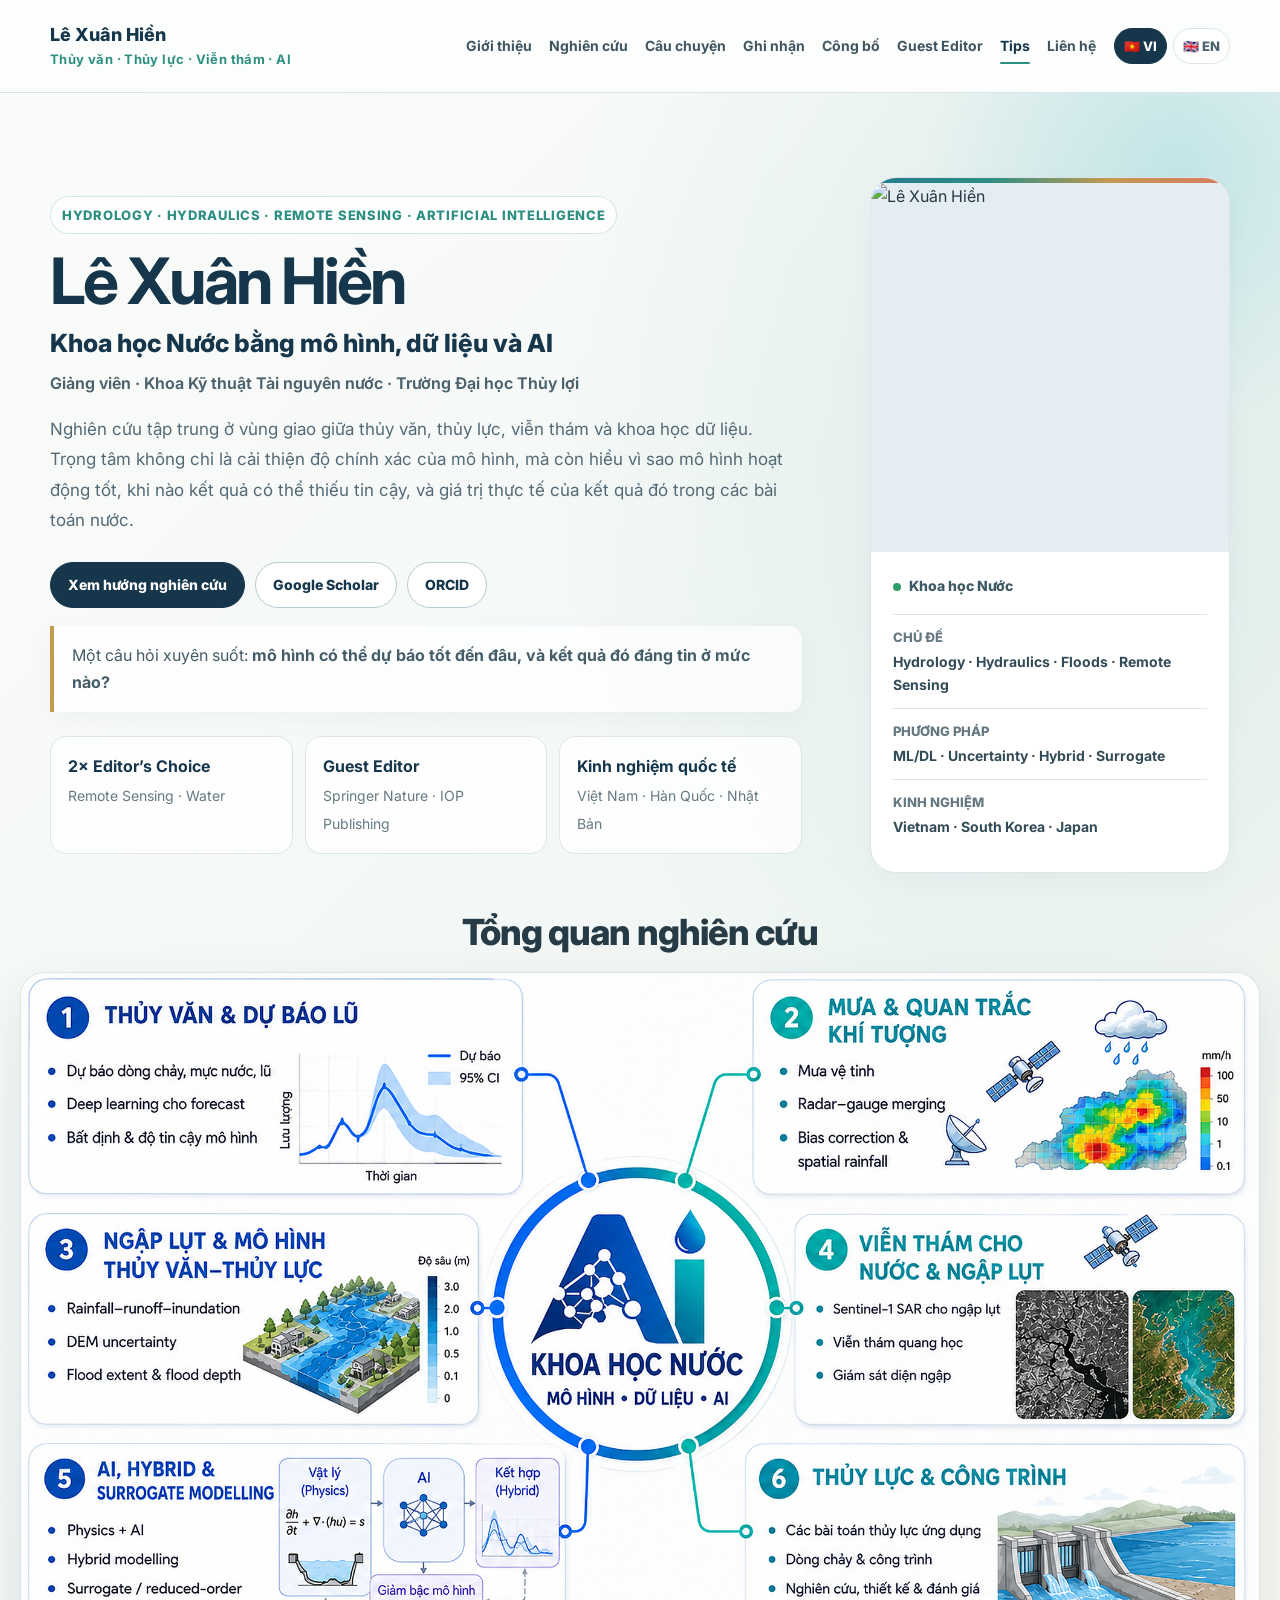
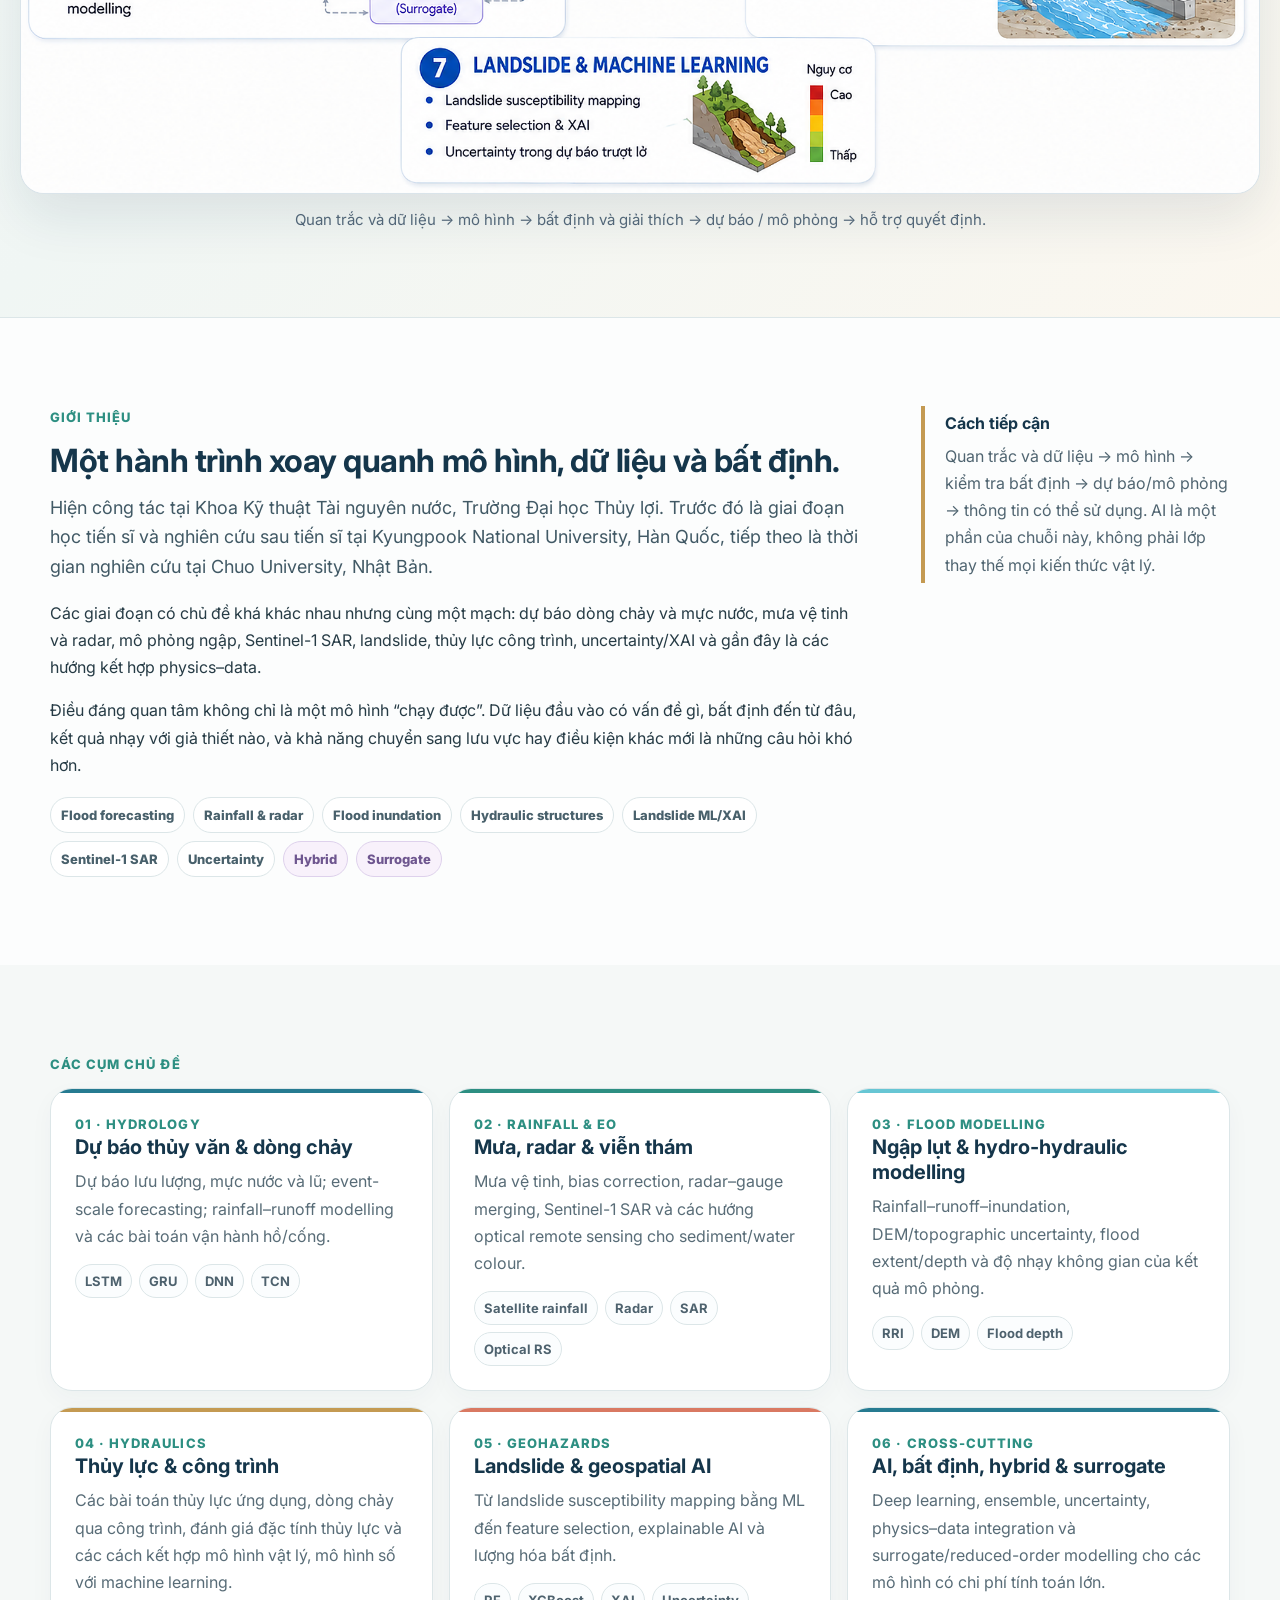
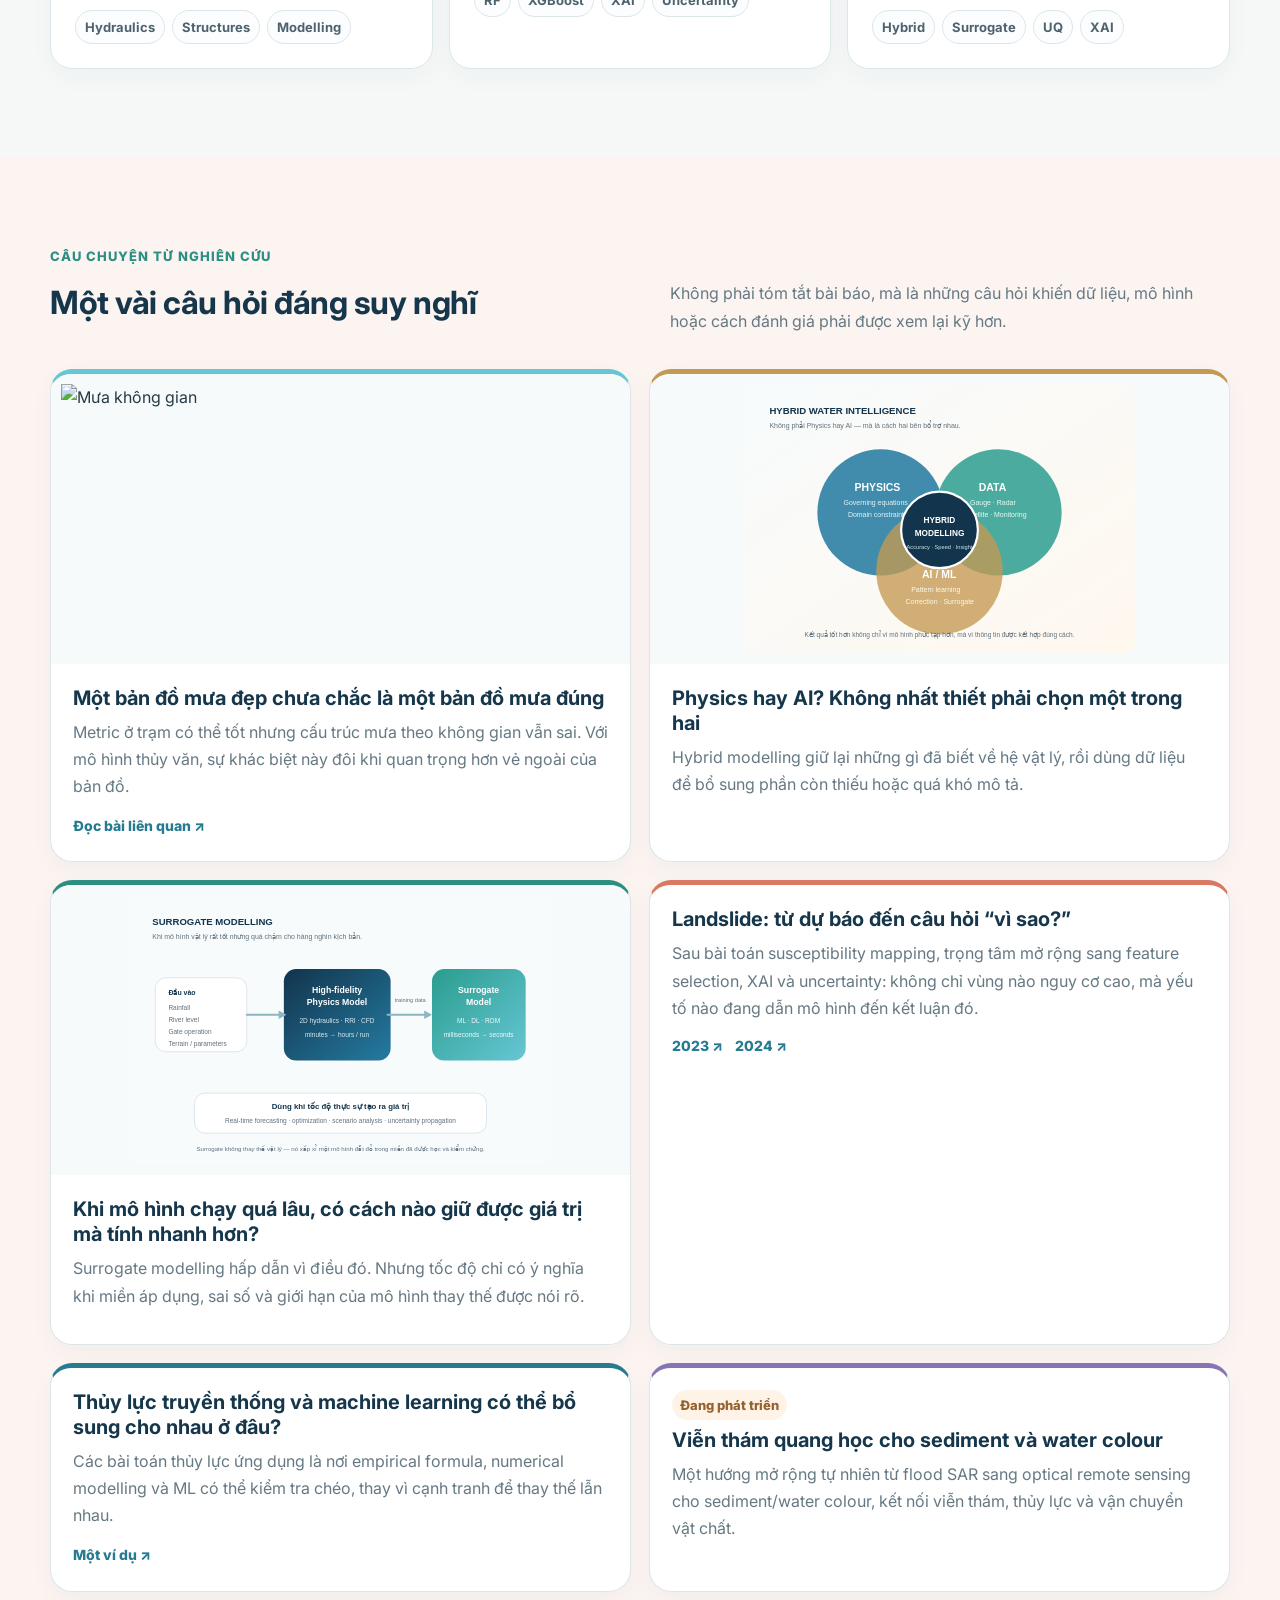
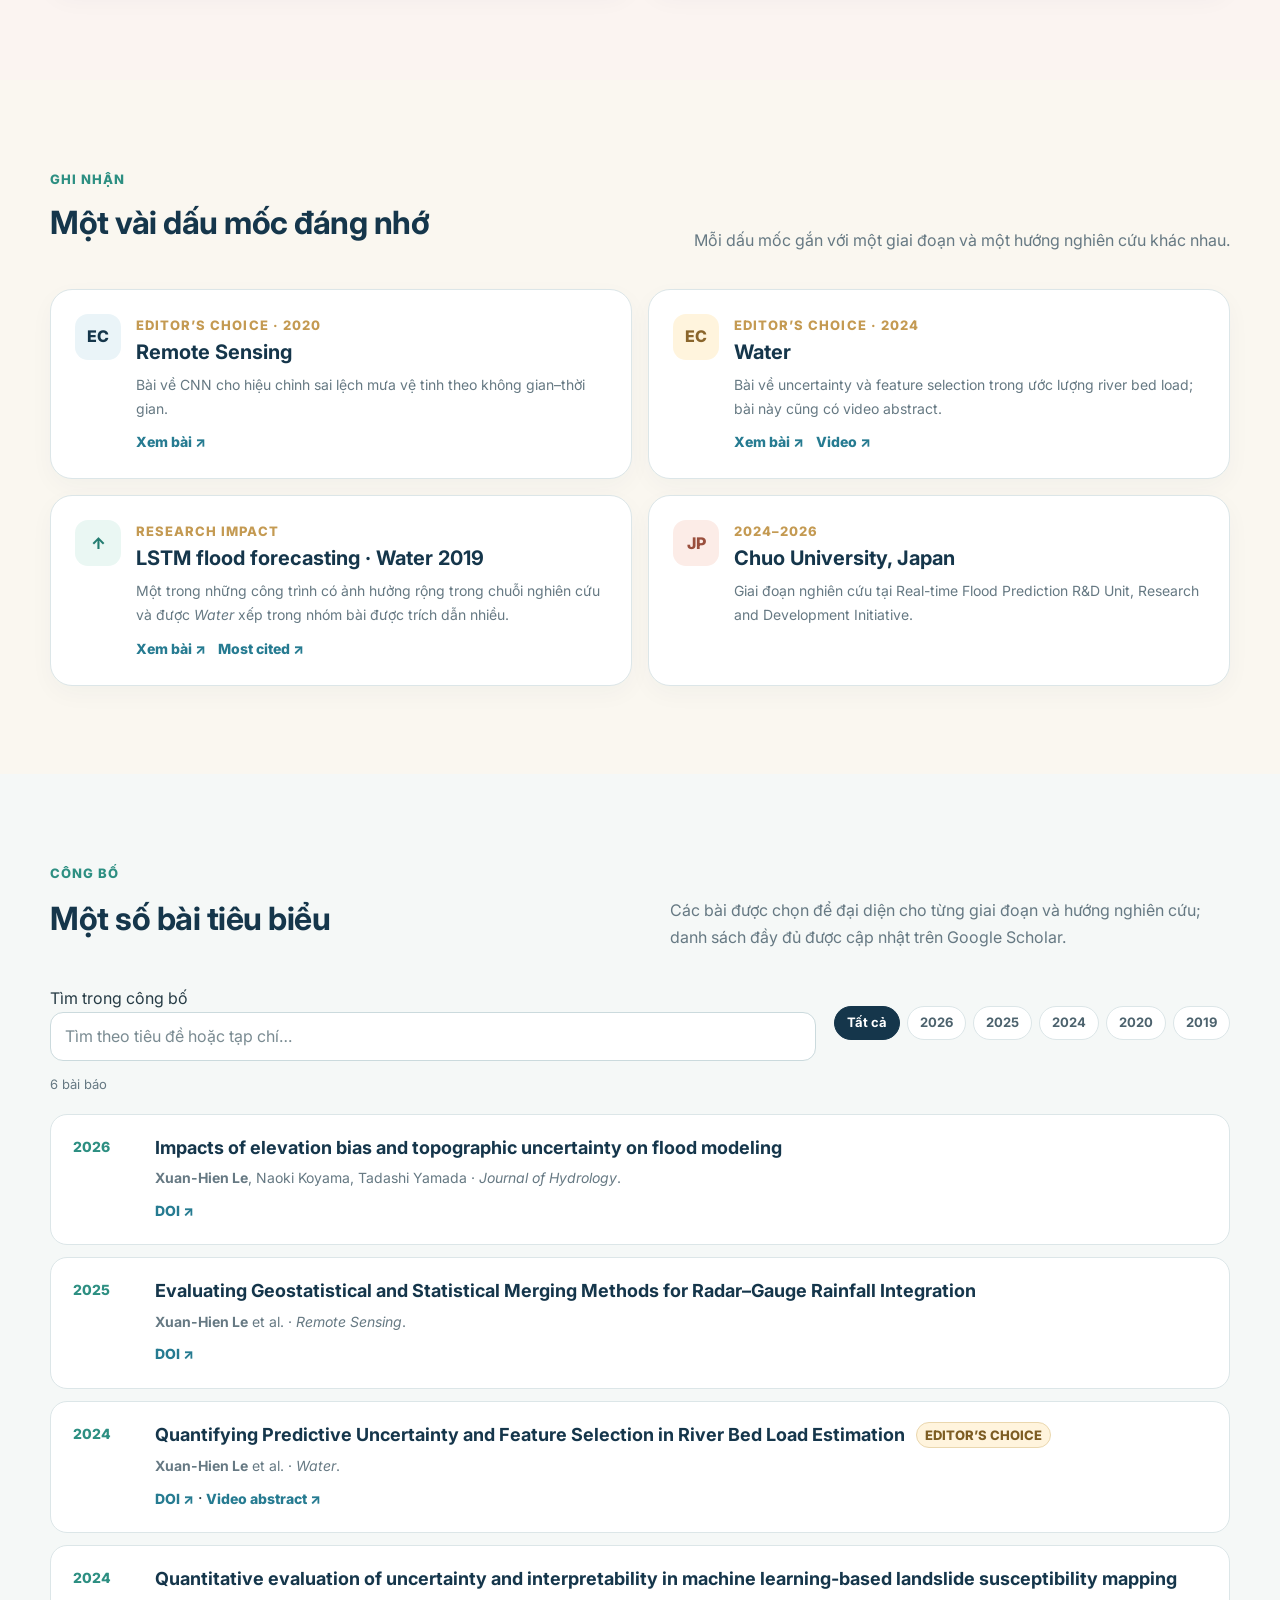
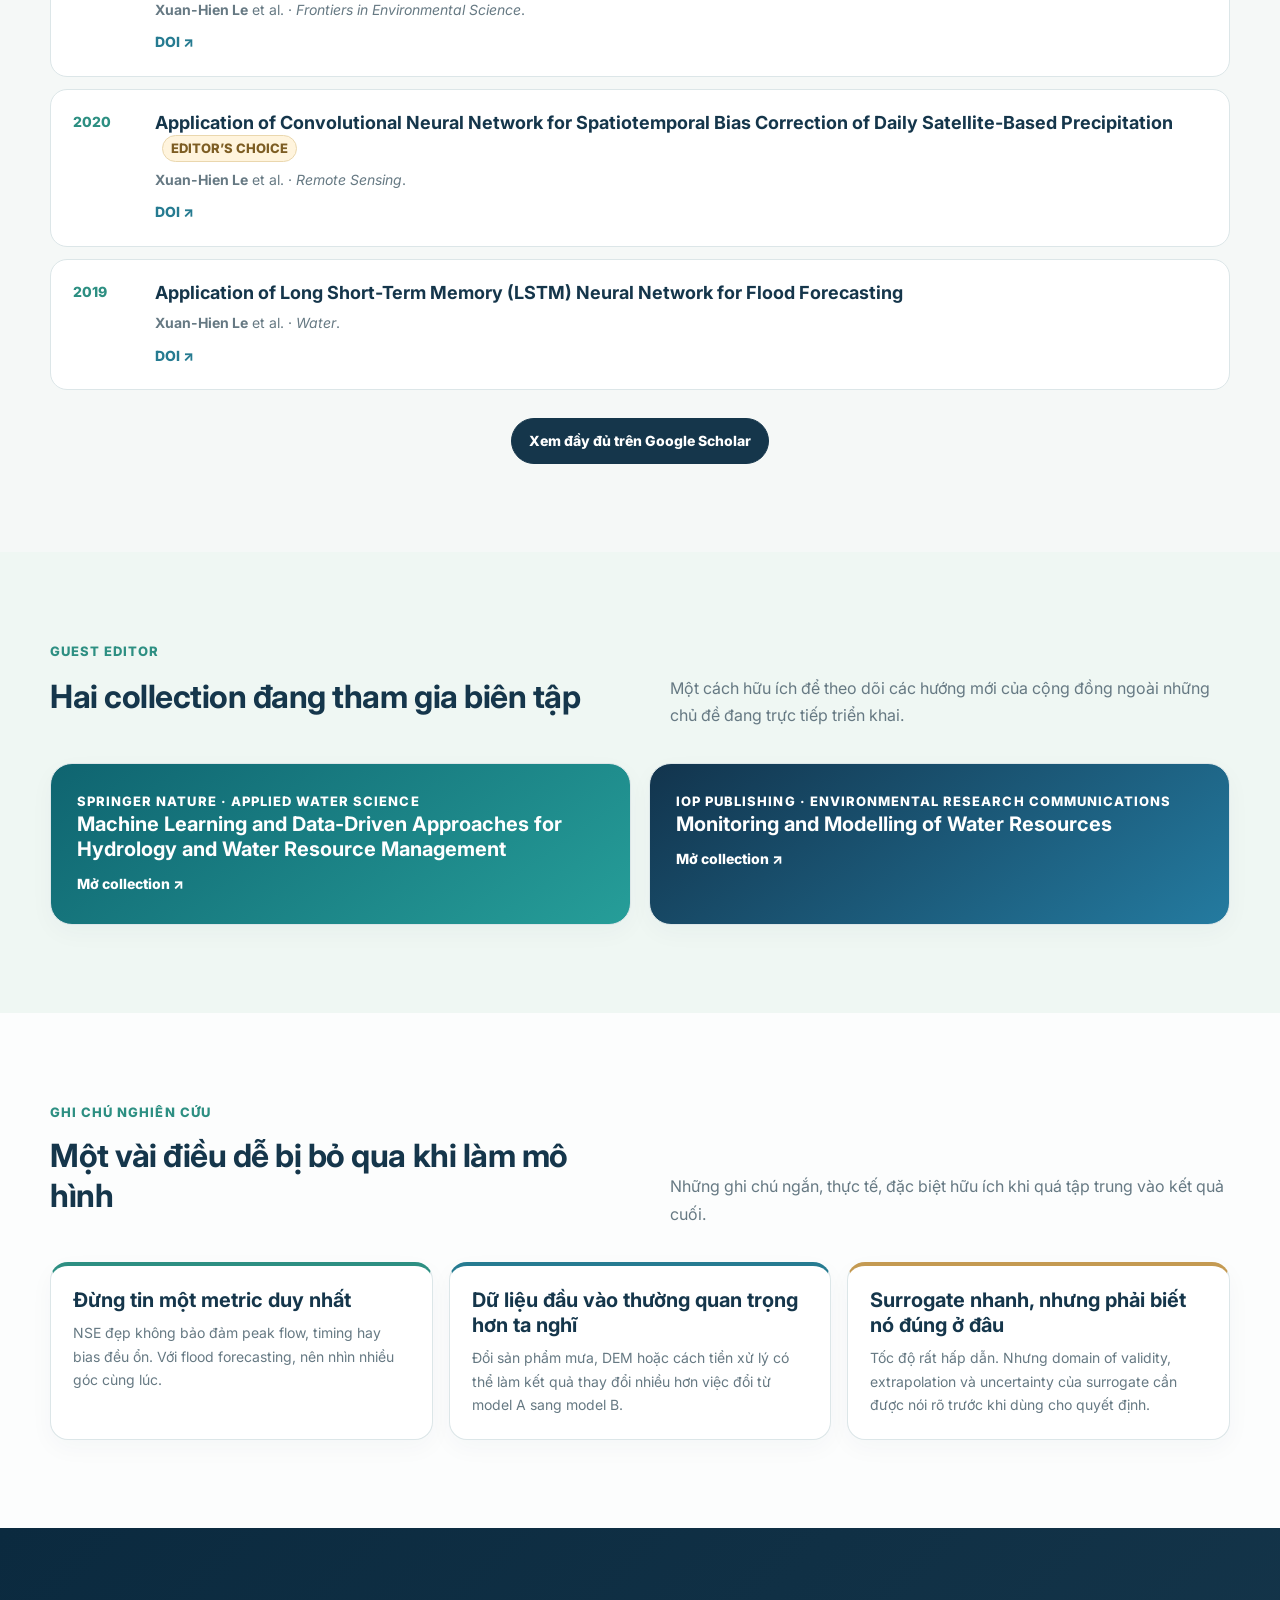
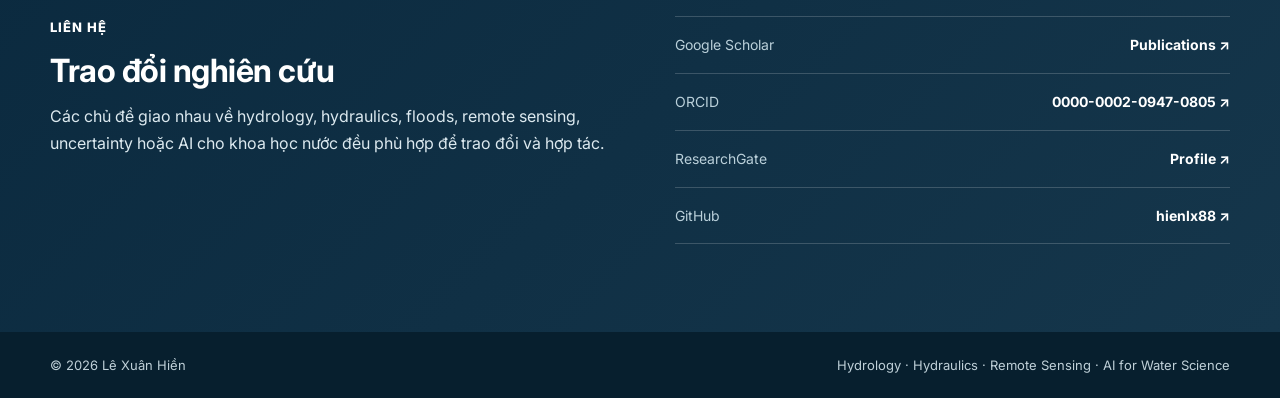
==== commit adcafe59: "Refresh Vietnamese research portfolio experience" ====
--- a/index.html
+++ b/index.html
@@ -115,13 +115,26 @@
 
 <section id="publications" class="section alt">
   <div class="container"><p class="section-kicker">Công bố</p><div class="section-heading"><h2>Một số bài tiêu biểu</h2><p>Các bài được chọn để đại diện cho từng giai đoạn và hướng nghiên cứu; danh sách đầy đủ được cập nhật trên Google Scholar.</p></div>
+    <div class="publication-tools">
+      <label class="publication-search"><span class="sr-only">Tìm trong công bố</span><input type="search" data-publication-search placeholder="Tìm theo tiêu đề hoặc tạp chí…" autocomplete="off"></label>
+      <div class="year-filters" role="group" aria-label="Lọc công bố theo năm">
+        <button type="button" class="is-active" data-year-filter="all" aria-pressed="true">Tất cả</button>
+        <button type="button" data-year-filter="2026" aria-pressed="false">2026</button>
+        <button type="button" data-year-filter="2025" aria-pressed="false">2025</button>
+        <button type="button" data-year-filter="2024" aria-pressed="false">2024</button>
+        <button type="button" data-year-filter="2020" aria-pressed="false">2020</button>
+        <button type="button" data-year-filter="2019" aria-pressed="false">2019</button>
+      </div>
+      <p class="publication-count" data-publication-count data-single="1 bài báo" data-plural="{n} bài báo" aria-live="polite">6 bài báo</p>
+    </div>
+    <p class="publication-empty" data-publication-empty hidden>Không tìm thấy bài báo phù hợp.</p>
     <div class="pub-list">
-      <article class="publication"><div class="pub-year">2026</div><div><h3>Impacts of elevation bias and topographic uncertainty on flood modeling</h3><p><strong>Xuan-Hien Le</strong>, Naoki Koyama, Tadashi Yamada · <em>Journal of Hydrology</em>.</p><a href="https://doi.org/10.1016/j.jhydrol.2025.134832" target="_blank" rel="noopener">DOI ↗</a></div></article>
-      <article class="publication"><div class="pub-year">2025</div><div><h3>Evaluating Geostatistical and Statistical Merging Methods for Radar–Gauge Rainfall Integration</h3><p><strong>Xuan-Hien Le</strong> et al. · <em>Remote Sensing</em>.</p><a href="https://doi.org/10.3390/rs17152622" target="_blank" rel="noopener">DOI ↗</a></div></article>
-      <article class="publication"><div class="pub-year">2024</div><div><h3>Quantifying Predictive Uncertainty and Feature Selection in River Bed Load Estimation <span class="badge">Editor’s Choice</span></h3><p><strong>Xuan-Hien Le</strong> et al. · <em>Water</em>.</p><a href="https://doi.org/10.3390/w16141945" target="_blank" rel="noopener">DOI ↗</a> · <a href="https://encyclopedia.pub/video/1846" target="_blank" rel="noopener">Video abstract ↗</a></div></article>
-      <article class="publication"><div class="pub-year">2024</div><div><h3>Quantitative evaluation of uncertainty and interpretability in machine learning-based landslide susceptibility mapping</h3><p><strong>Xuan-Hien Le</strong> et al. · <em>Frontiers in Environmental Science</em>.</p><a href="https://doi.org/10.3389/fenvs.2024.1424988" target="_blank" rel="noopener">DOI ↗</a></div></article>
-      <article class="publication"><div class="pub-year">2020</div><div><h3>Application of Convolutional Neural Network for Spatiotemporal Bias Correction of Daily Satellite-Based Precipitation <span class="badge">Editor’s Choice</span></h3><p><strong>Xuan-Hien Le</strong> et al. · <em>Remote Sensing</em>.</p><a href="https://doi.org/10.3390/rs12172731" target="_blank" rel="noopener">DOI ↗</a></div></article>
-      <article class="publication"><div class="pub-year">2019</div><div><h3>Application of Long Short-Term Memory (LSTM) Neural Network for Flood Forecasting</h3><p><strong>Xuan-Hien Le</strong> et al. · <em>Water</em>.</p><a href="https://doi.org/10.3390/w11071387" target="_blank" rel="noopener">DOI ↗</a></div></article>
+      <article class="publication" data-year="2026"><div class="pub-year">2026</div><div><h3>Impacts of elevation bias and topographic uncertainty on flood modeling</h3><p><strong>Xuan-Hien Le</strong>, Naoki Koyama, Tadashi Yamada · <em>Journal of Hydrology</em>.</p><a href="https://doi.org/10.1016/j.jhydrol.2025.134832" target="_blank" rel="noopener">DOI ↗</a></div></article>
+      <article class="publication" data-year="2025"><div class="pub-year">2025</div><div><h3>Evaluating Geostatistical and Statistical Merging Methods for Radar–Gauge Rainfall Integration</h3><p><strong>Xuan-Hien Le</strong> et al. · <em>Remote Sensing</em>.</p><a href="https://doi.org/10.3390/rs17152622" target="_blank" rel="noopener">DOI ↗</a></div></article>
+      <article class="publication" data-year="2024"><div class="pub-year">2024</div><div><h3>Quantifying Predictive Uncertainty and Feature Selection in River Bed Load Estimation <span class="badge">Editor’s Choice</span></h3><p><strong>Xuan-Hien Le</strong> et al. · <em>Water</em>.</p><a href="https://doi.org/10.3390/w16141945" target="_blank" rel="noopener">DOI ↗</a> · <a href="https://encyclopedia.pub/video/1846" target="_blank" rel="noopener">Video abstract ↗</a></div></article>
+      <article class="publication" data-year="2024"><div class="pub-year">2024</div><div><h3>Quantitative evaluation of uncertainty and interpretability in machine learning-based landslide susceptibility mapping</h3><p><strong>Xuan-Hien Le</strong> et al. · <em>Frontiers in Environmental Science</em>.</p><a href="https://doi.org/10.3389/fenvs.2024.1424988" target="_blank" rel="noopener">DOI ↗</a></div></article>
+      <article class="publication" data-year="2020"><div class="pub-year">2020</div><div><h3>Application of Convolutional Neural Network for Spatiotemporal Bias Correction of Daily Satellite-Based Precipitation <span class="badge">Editor’s Choice</span></h3><p><strong>Xuan-Hien Le</strong> et al. · <em>Remote Sensing</em>.</p><a href="https://doi.org/10.3390/rs12172731" target="_blank" rel="noopener">DOI ↗</a></div></article>
+      <article class="publication" data-year="2019"><div class="pub-year">2019</div><div><h3>Application of Long Short-Term Memory (LSTM) Neural Network for Flood Forecasting</h3><p><strong>Xuan-Hien Le</strong> et al. · <em>Water</em>.</p><a href="https://doi.org/10.3390/w11071387" target="_blank" rel="noopener">DOI ↗</a></div></article>
     </div><div class="center"><a class="button primary" href="https://scholar.google.com/citations?user=APNFD3cAAAAJ" target="_blank" rel="noopener">Xem đầy đủ trên Google Scholar</a></div>
   </div>
 </section>
@@ -143,6 +156,7 @@
 </section>
 </main>
 <footer><div class="container footer-wrap"><span>© <span id="year"></span> Lê Xuân Hiền</span><span>Hydrology · Hydraulics · Remote Sensing · AI for Water Science</span></div></footer>
+<button class="back-to-top" type="button" aria-label="Lên đầu trang" aria-hidden="true" tabindex="-1">↑</button>
 <script src="script.js"></script>
 </body>
 </html>
--- a/styles.css
+++ b/styles.css
@@ -55,3 +55,49 @@
 @media(max-width:900px){.nav-wrap{flex-wrap:wrap;padding:11px 0}.nav-toggle{display:block;margin-left:auto}.nav{display:none;order:4;width:100%;flex-direction:column;align-items:flex-start;padding:12px 0}.nav.open{display:flex}.langbar{order:3;width:100%;justify-content:flex-end}.hero{padding:62px 0}.hero-grid,.about-grid,.focus-grid,.visual-story,.contact-grid{grid-template-columns:1fr;gap:34px}.profile-card{max-width:410px}.cards,.achievements,.story-grid,.editorial-row,.tip-row{grid-template-columns:1fr}.section-heading{display:block}.section{padding:62px 0}.publication{grid-template-columns:1fr;gap:4px}}
 @media(max-width:560px){:root{--text-section:28px;--text-hero:40px}.container{width:min(var(--max),calc(100% - 28px))}.highlight-strip{grid-template-columns:1fr}.actions .button{width:100%}.research-visual img,.story-card img{height:240px}.footer-wrap{display:block}.achievement{grid-template-columns:1fr}.brand{font-size:17px}.brand small{font-size:12px}}
 @media(prefers-reduced-motion:reduce){html{scroll-behavior:auto}.reveal{opacity:1;transform:none;transition:none}.button,.card{transition:none}}
+
+/* Visual refresh: clearer editorial hierarchy, calmer surfaces, and stronger focus states. */
+:root{--navy:#15364b;--blue:#267b91;--teal:#2d8f82;--ink:#263b45;--muted:#667983;--line:#dce6e8;--ice:#f5f8f7;--mint:#eff7f3;--sand:#faf7f0;--rose:#fbf4f1;--shadow:0 16px 42px rgba(21,54,75,.075)}
+:focus-visible{outline:3px solid #db9a61;outline-offset:3px}
+.site-header{transition:box-shadow .2s ease,background-color .2s ease}
+.site-header.is-scrolled{box-shadow:0 8px 28px rgba(18,52,77,.08);background:rgba(255,255,255,.97)}
+.nav a{position:relative;padding:8px 0;transition:color .18s ease}
+.nav a:after{content:"";position:absolute;left:0;right:100%;bottom:2px;height:2px;border-radius:2px;background:var(--teal);transition:right .18s ease}
+.nav a:hover:after,.nav a[aria-current="location"]:after{right:0}
+.nav a[aria-current="location"]{color:var(--navy)}
+.hero{background:radial-gradient(ellipse at 84% 18%,rgba(45,143,130,.11),transparent 35%),linear-gradient(135deg,#fbfcfa 0%,#f0f6f4 58%,#fbf7ef 100%)}
+.eyebrow{display:inline-flex;align-items:center;padding:7px 11px;border:1px solid rgba(45,143,130,.2);border-radius:999px;background:rgba(255,255,255,.75);letter-spacing:.055em}
+.hero h1{max-width:700px;font-size:clamp(42px,5.5vw,64px);line-height:1.05;letter-spacing:-.045em}
+.hero-titleline{max-width:680px;font-size:clamp(20px,2.2vw,25px);line-height:1.35}
+.hero-copy{font-size:17px;line-height:1.8}
+.hero-note{border-left-color:var(--gold);box-shadow:0 8px 24px rgba(18,52,77,.035)}
+.profile-card{border-radius:26px}
+.card,.story-card,.achievement,.editorial-box,.profile-card,.tip-box{box-shadow:0 8px 24px rgba(21,54,75,.035)}
+.card,.story-card,.achievement,.tip-box{transition:transform .2s ease,box-shadow .2s ease,border-color .2s ease}
+.card:hover,.story-card:hover,.achievement:hover,.tip-box:hover{transform:translateY(-3px);box-shadow:0 16px 32px rgba(21,54,75,.09);border-color:#bfd2d3}
+.section{padding:88px 0}
+.section-heading{margin-bottom:34px}
+.section-heading h2{max-width:680px}
+.hero-overview .overview-title{font-size:clamp(30px,3.5vw,40px);letter-spacing:-.025em}
+.overview-figure{border-radius:24px;box-shadow:0 18px 48px rgba(18,52,77,.09)}
+.publication-tools{display:grid;grid-template-columns:minmax(220px,1fr) auto;gap:12px 18px;align-items:center;margin:0 0 18px}
+.publication-search{display:block}
+.publication-search input{width:100%;min-height:46px;border:1px solid #cbdadd;border-radius:13px;padding:10px 14px;font:inherit;color:var(--ink);background:#fff}
+.publication-search input::placeholder{color:#7a8b92}
+.year-filters{display:flex;flex-wrap:wrap;gap:7px}
+.year-filters button{border:1px solid var(--line);border-radius:999px;background:white;padding:8px 12px;color:#4c626d;font:700 13px/1.2 Inter,system-ui,sans-serif;cursor:pointer;transition:background .15s ease,color .15s ease,border-color .15s ease}
+.year-filters button:hover{border-color:var(--teal);color:var(--navy)}
+.year-filters button.is-active{background:var(--navy);border-color:var(--navy);color:#fff}
+.publication-count{grid-column:1/-1;margin:0;color:var(--muted);font-size:13px}
+.pub-list{display:grid;gap:12px;border:0}
+.publication{grid-template-columns:64px minmax(0,1fr);gap:18px;margin:0;padding:20px 22px;border:1px solid var(--line);border-radius:17px;background:#fff;transition:transform .18s ease,border-color .18s ease,box-shadow .18s ease}
+.publication:hover{transform:translateY(-2px);border-color:#b8cdce;box-shadow:0 12px 28px rgba(21,54,75,.07)}
+.publication h3{font-size:18px;line-height:1.42}
+.publication[hidden]{display:none}
+.publication-empty{padding:18px;border-radius:14px;background:#fff;color:var(--muted)}
+.back-to-top{position:fixed;right:22px;bottom:22px;z-index:70;width:48px;height:48px;border:0;border-radius:50%;background:var(--navy);color:#fff;font-size:24px;line-height:1;box-shadow:0 8px 24px rgba(18,52,77,.2);cursor:pointer;opacity:0;transform:translateY(8px);pointer-events:none;transition:opacity .18s ease,transform .18s ease}
+.back-to-top.is-visible{opacity:1;transform:none;pointer-events:auto}
+@media(max-width:1040px){.nav{gap:13px}.nav a{font-size:12px}}
+@media(max-width:900px){.section{padding:68px 0}.section-heading{margin-bottom:26px}.publication-tools{grid-template-columns:1fr}.publication-count{grid-column:auto}.nav a{font-size:15px}.hero-grid{gap:40px}}
+@media(max-width:560px){.hero{padding:54px 0 48px}.hero h1{font-size:42px}.hero-copy{font-size:16px}.section{padding:58px 0}.publication{grid-template-columns:1fr;gap:5px;padding:18px}.publication h3{font-size:17px}.year-filters{gap:6px}.year-filters button{padding:8px 10px}.back-to-top{right:14px;bottom:14px}}
+@media(prefers-reduced-motion:reduce){.nav a:after,.site-header,.card,.story-card,.achievement,.tip-box,.publication,.back-to-top{transition:none}}
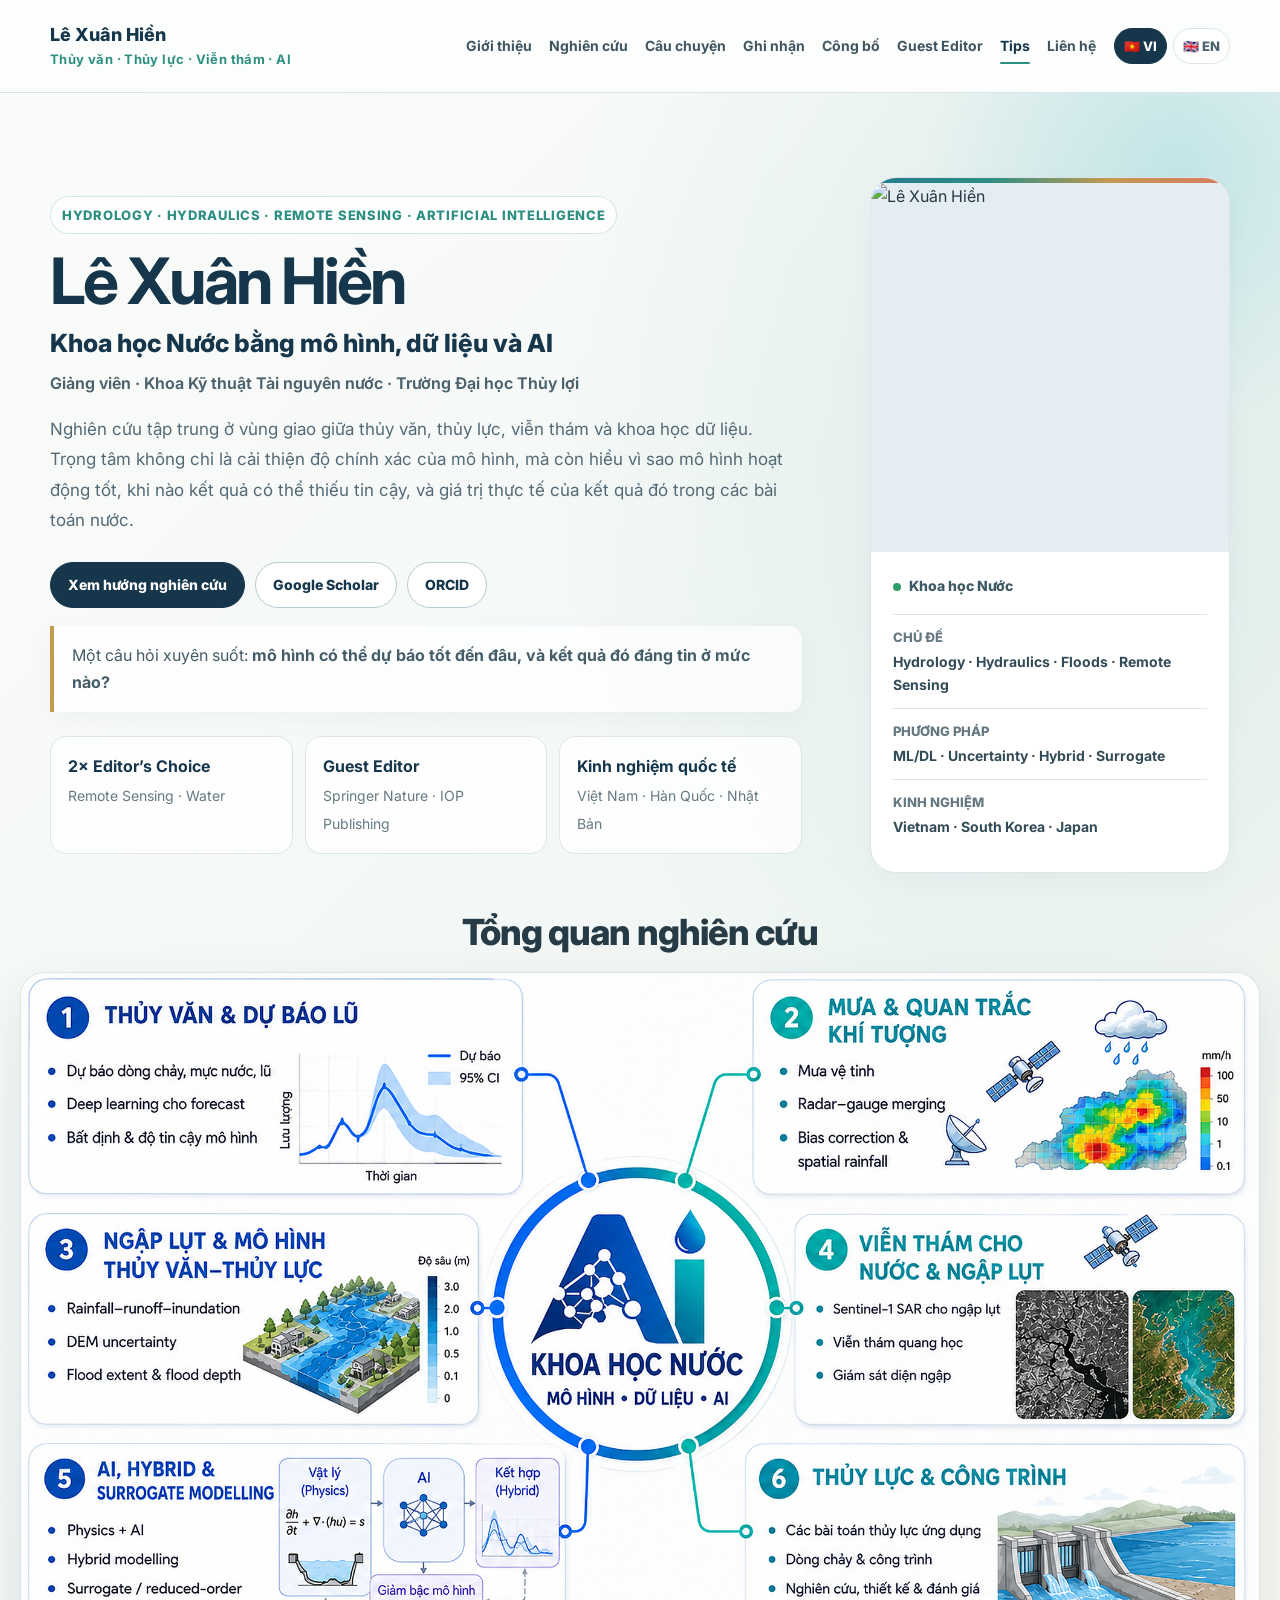
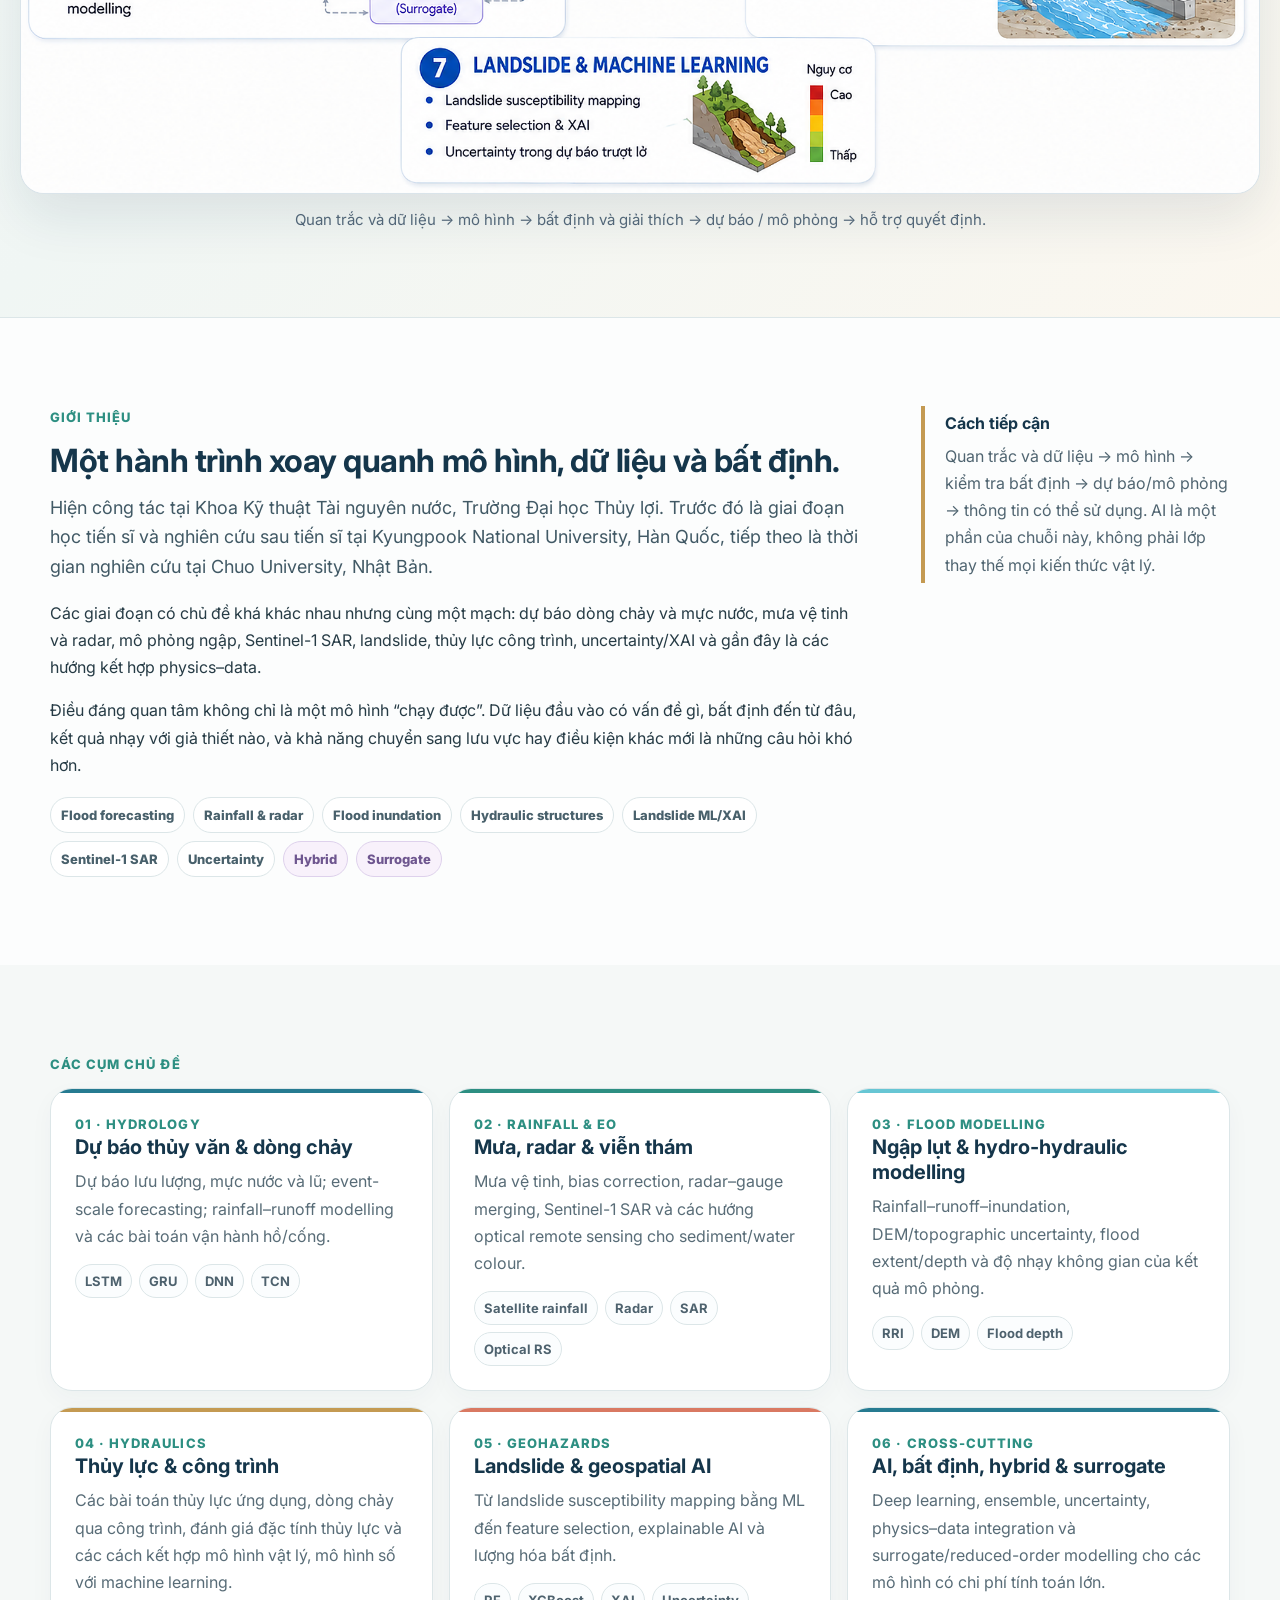
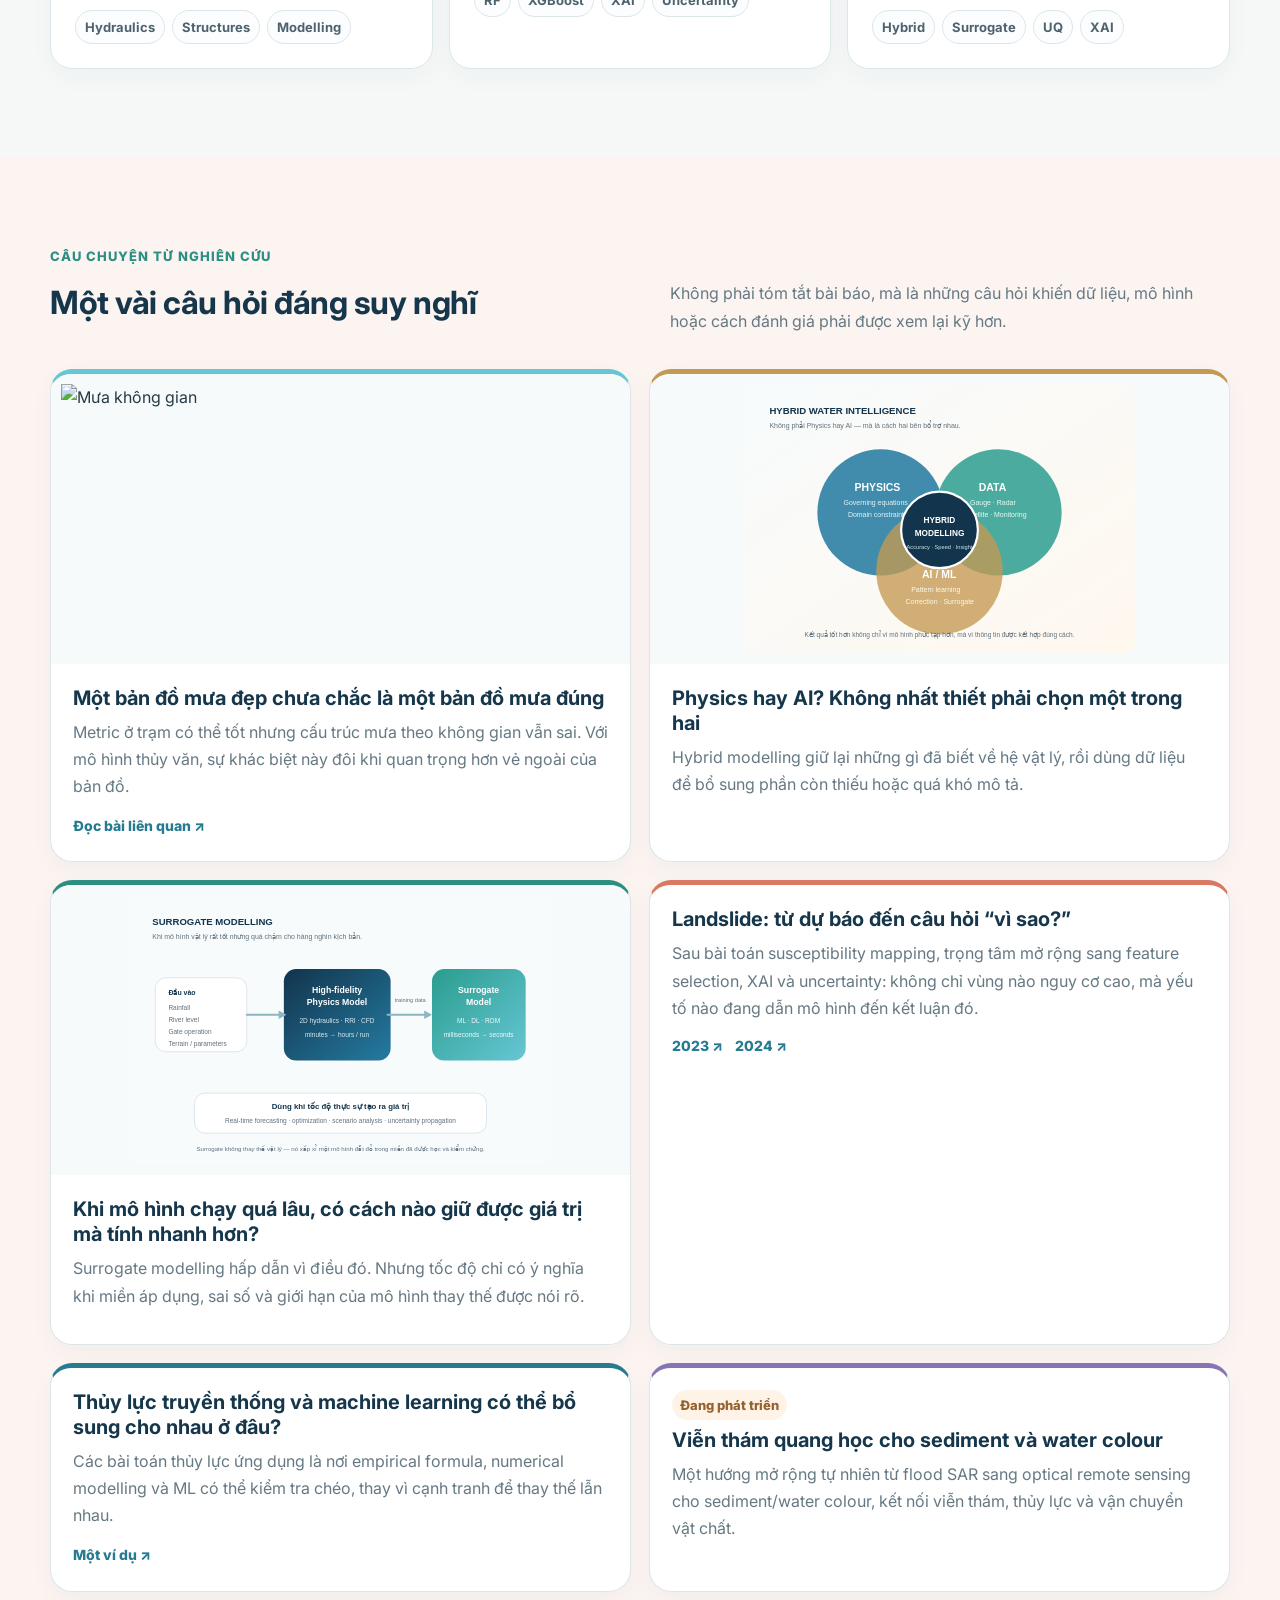
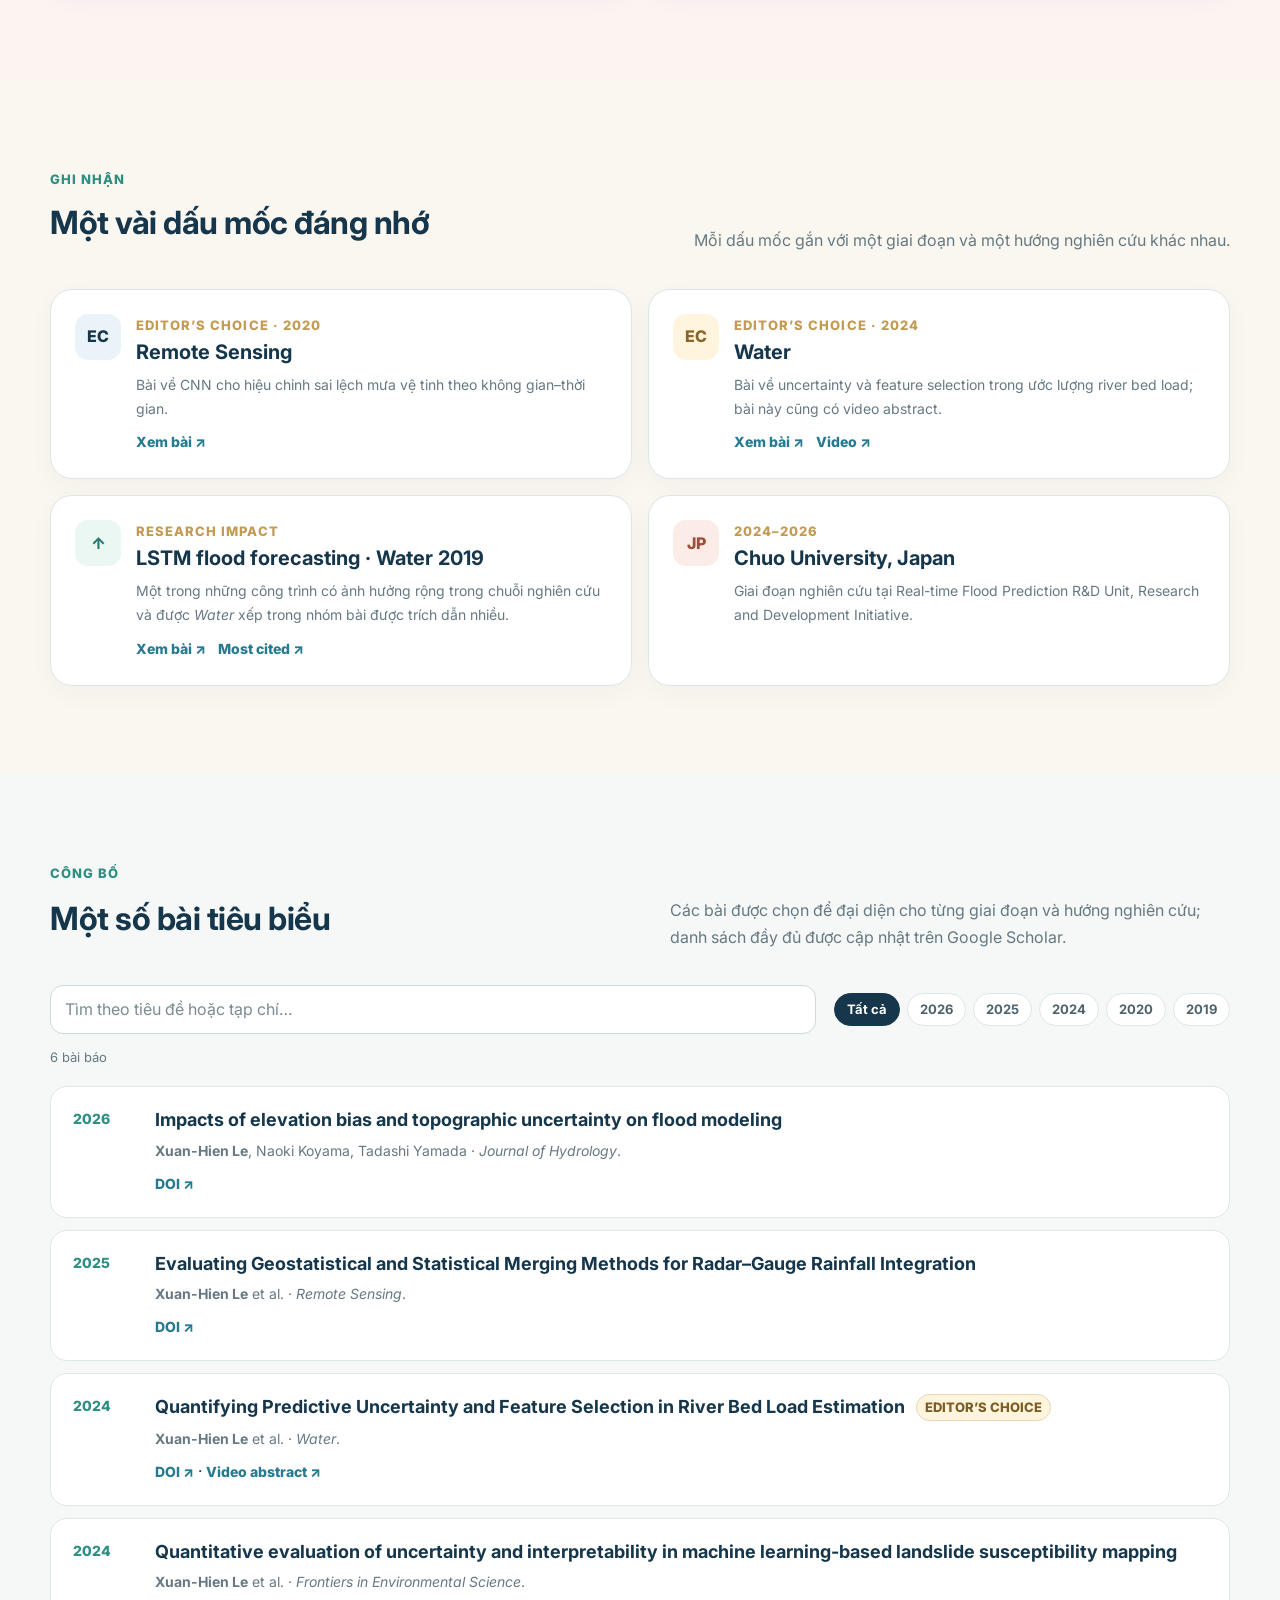
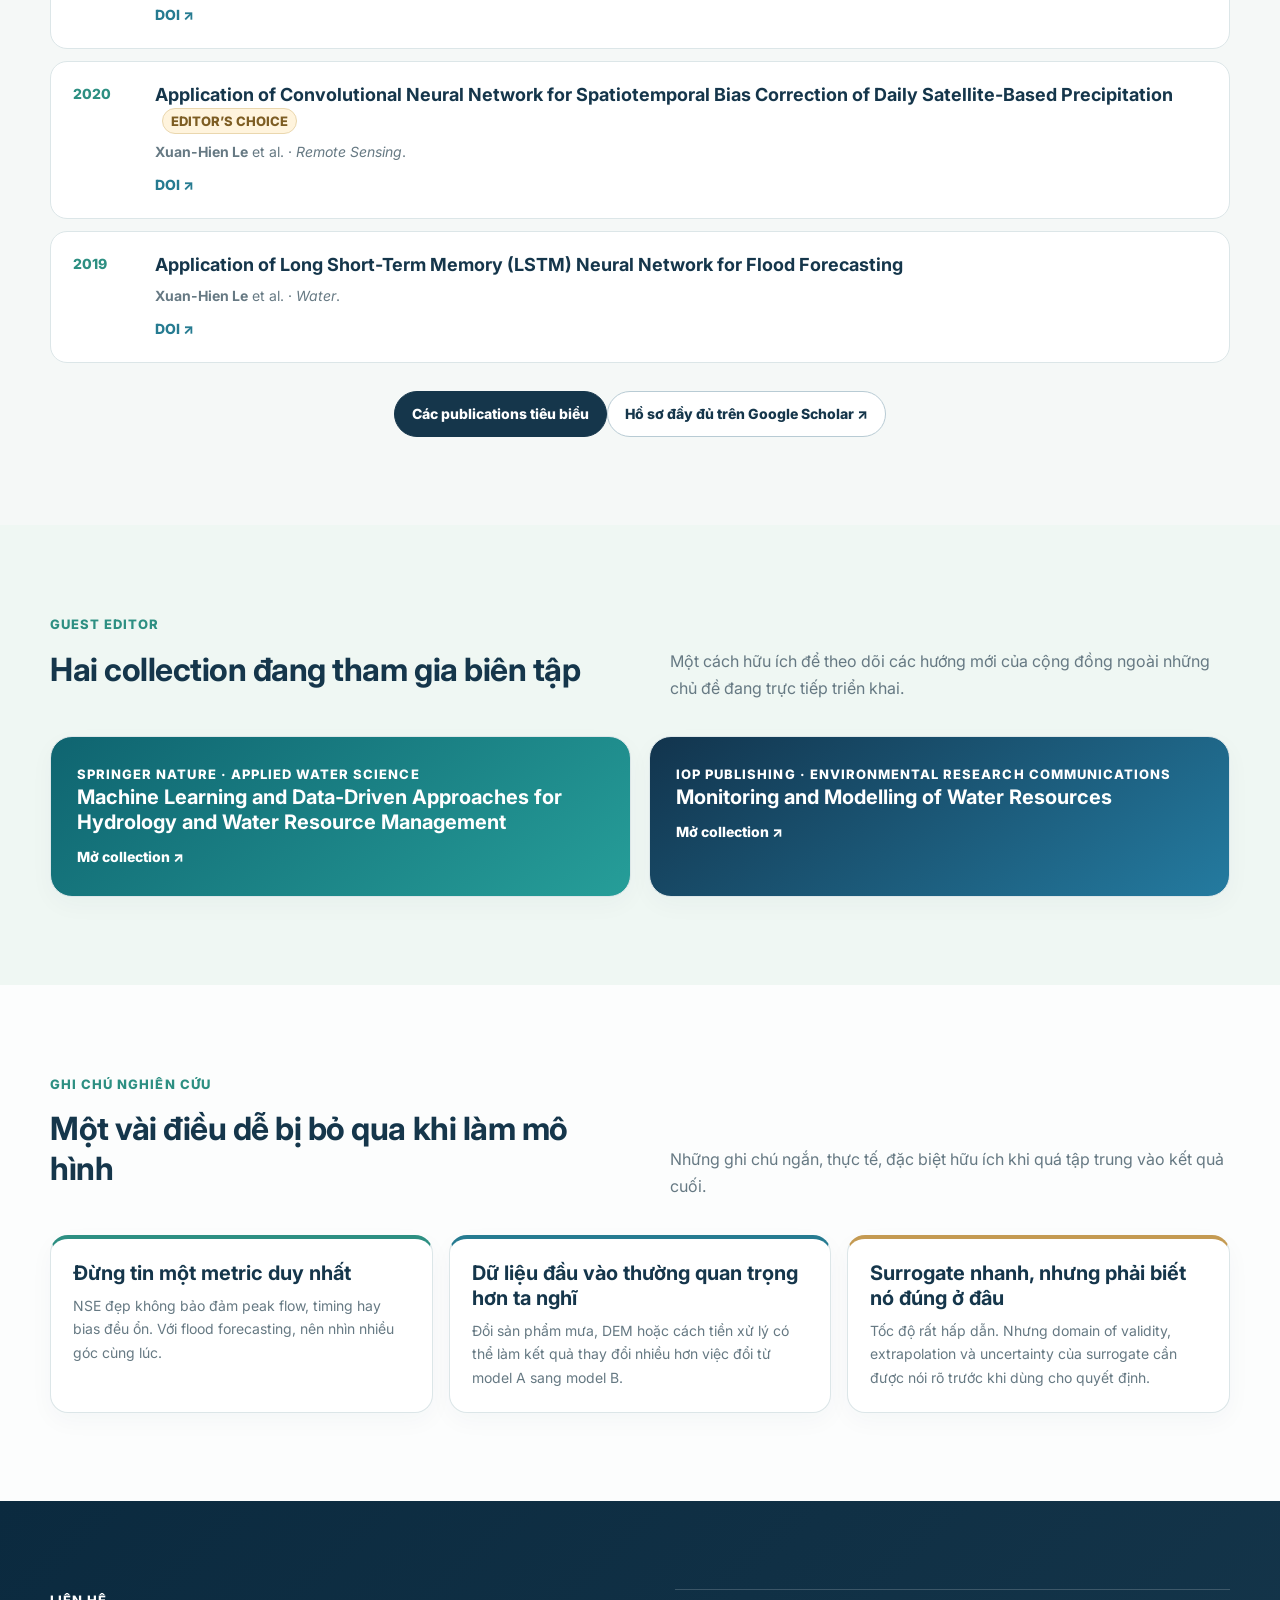
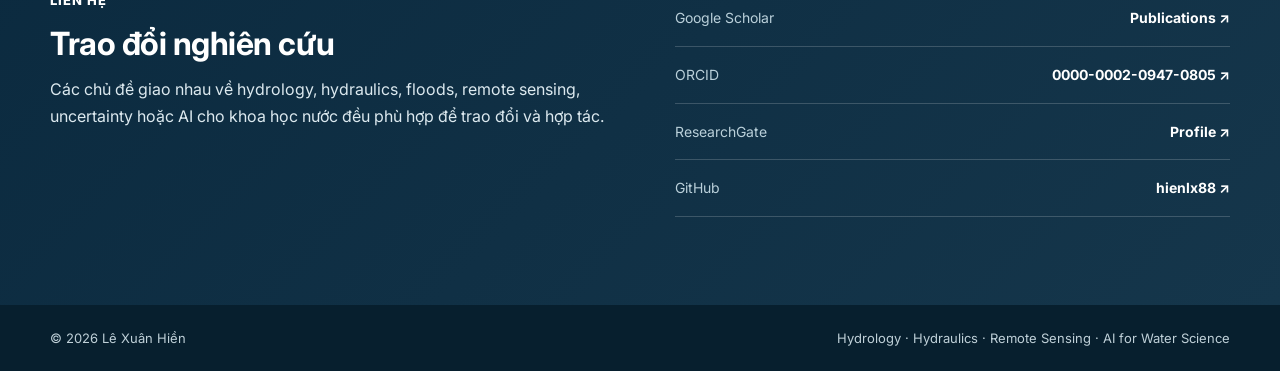
==== commit 548eaead: "Link a dedicated publications page from the Vietnamese site" ====
--- a/index.html
+++ b/index.html
@@ -135,7 +135,7 @@
       <article class="publication" data-year="2024"><div class="pub-year">2024</div><div><h3>Quantitative evaluation of uncertainty and interpretability in machine learning-based landslide susceptibility mapping</h3><p><strong>Xuan-Hien Le</strong> et al. · <em>Frontiers in Environmental Science</em>.</p><a href="https://doi.org/10.3389/fenvs.2024.1424988" target="_blank" rel="noopener">DOI ↗</a></div></article>
       <article class="publication" data-year="2020"><div class="pub-year">2020</div><div><h3>Application of Convolutional Neural Network for Spatiotemporal Bias Correction of Daily Satellite-Based Precipitation <span class="badge">Editor’s Choice</span></h3><p><strong>Xuan-Hien Le</strong> et al. · <em>Remote Sensing</em>.</p><a href="https://doi.org/10.3390/rs12172731" target="_blank" rel="noopener">DOI ↗</a></div></article>
       <article class="publication" data-year="2019"><div class="pub-year">2019</div><div><h3>Application of Long Short-Term Memory (LSTM) Neural Network for Flood Forecasting</h3><p><strong>Xuan-Hien Le</strong> et al. · <em>Water</em>.</p><a href="https://doi.org/10.3390/w11071387" target="_blank" rel="noopener">DOI ↗</a></div></article>
-    </div><div class="center"><a class="button primary" href="https://scholar.google.com/citations?user=APNFD3cAAAAJ" target="_blank" rel="noopener">Xem đầy đủ trên Google Scholar</a></div>
+    </div><div class="center publication-actions"><a class="button primary" href="publications.html">Các publications tiêu biểu</a><a class="button" href="https://scholar.google.com/citations?user=APNFD3cAAAAJ" target="_blank" rel="noopener">Hồ sơ đầy đủ trên Google Scholar ↗</a></div>
   </div>
 </section>
 
--- a/styles.css
+++ b/styles.css
@@ -101,3 +101,5 @@
 @media(max-width:900px){.section{padding:68px 0}.section-heading{margin-bottom:26px}.publication-tools{grid-template-columns:1fr}.publication-count{grid-column:auto}.nav a{font-size:15px}.hero-grid{gap:40px}}
 @media(max-width:560px){.hero{padding:54px 0 48px}.hero h1{font-size:42px}.hero-copy{font-size:16px}.section{padding:58px 0}.publication{grid-template-columns:1fr;gap:5px;padding:18px}.publication h3{font-size:17px}.year-filters{gap:6px}.year-filters button{padding:8px 10px}.back-to-top{right:14px;bottom:14px}}
 @media(prefers-reduced-motion:reduce){.nav a:after,.site-header,.card,.story-card,.achievement,.tip-box,.publication,.back-to-top{transition:none}}
+
+.sr-only{position:absolute!important;width:1px!important;height:1px!important;padding:0!important;margin:-1px!important;overflow:hidden!important;clip:rect(0,0,0,0)!important;white-space:nowrap!important;border:0!important}
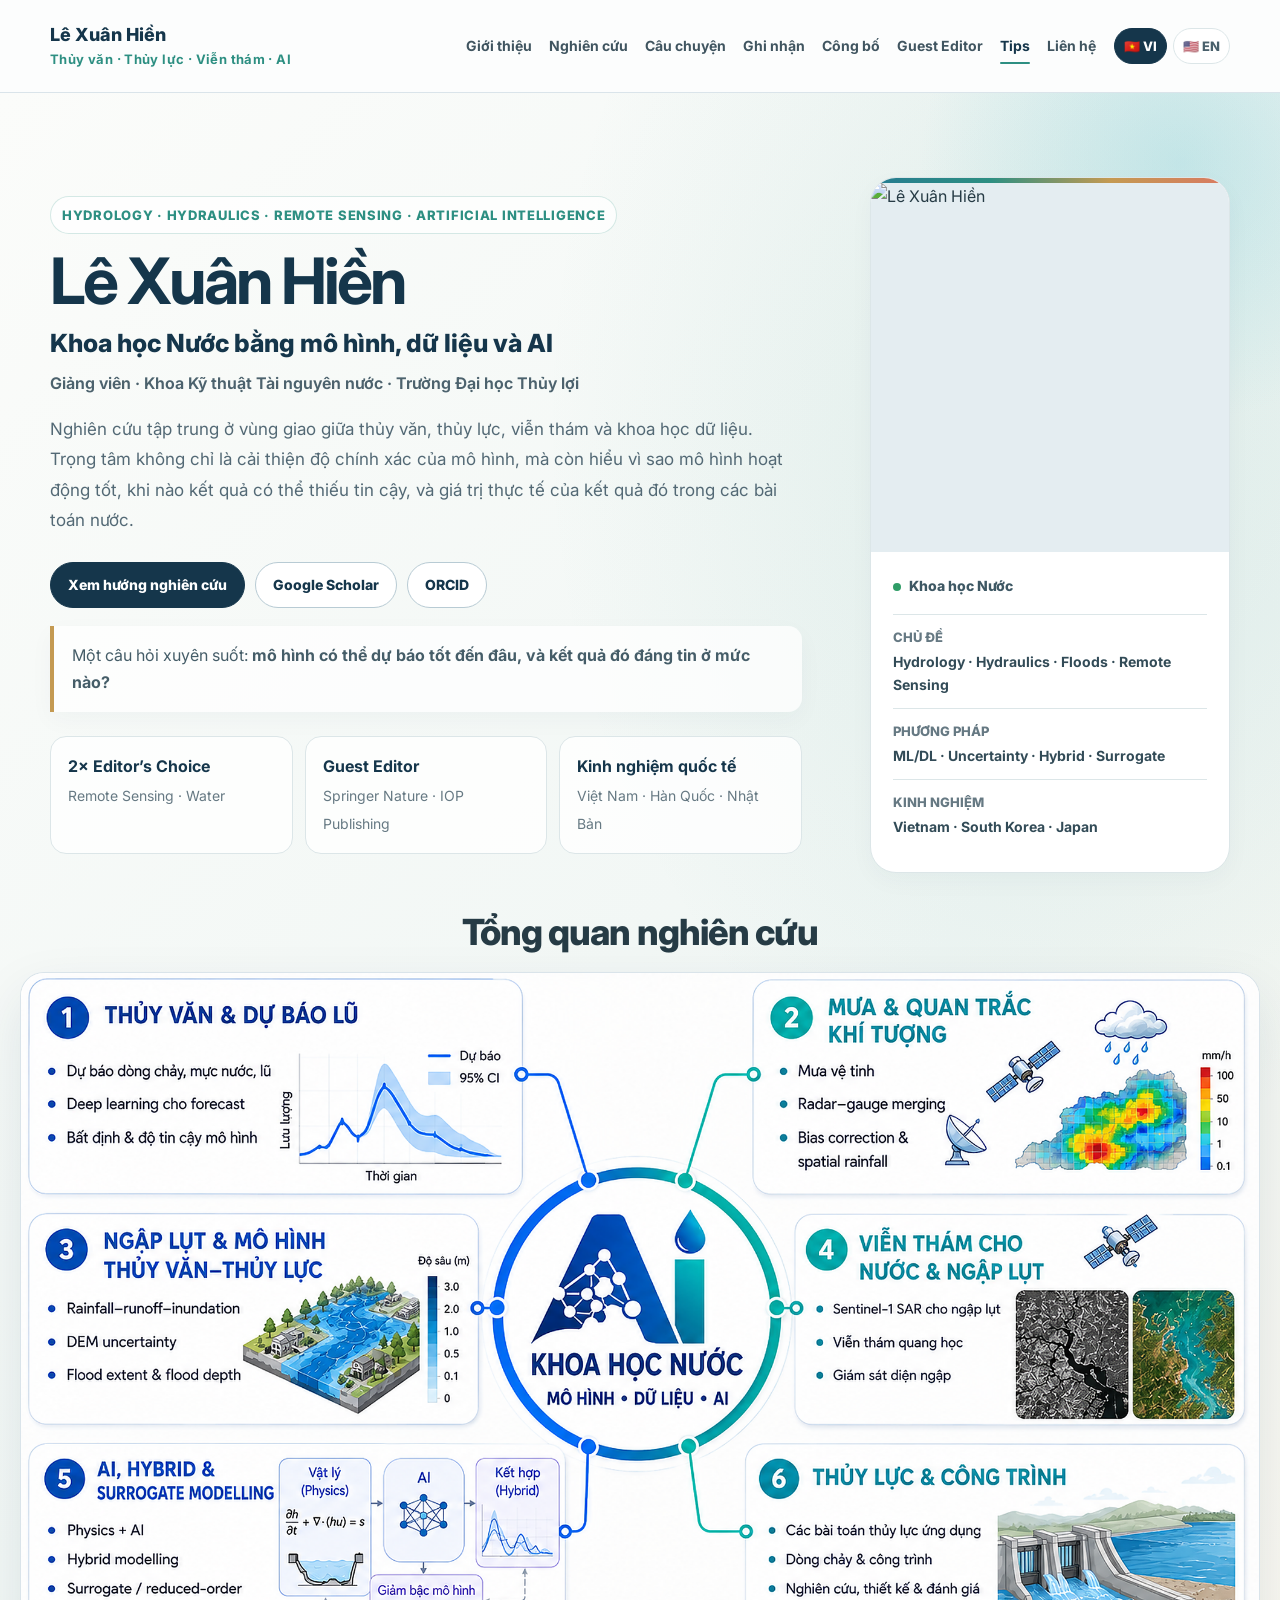
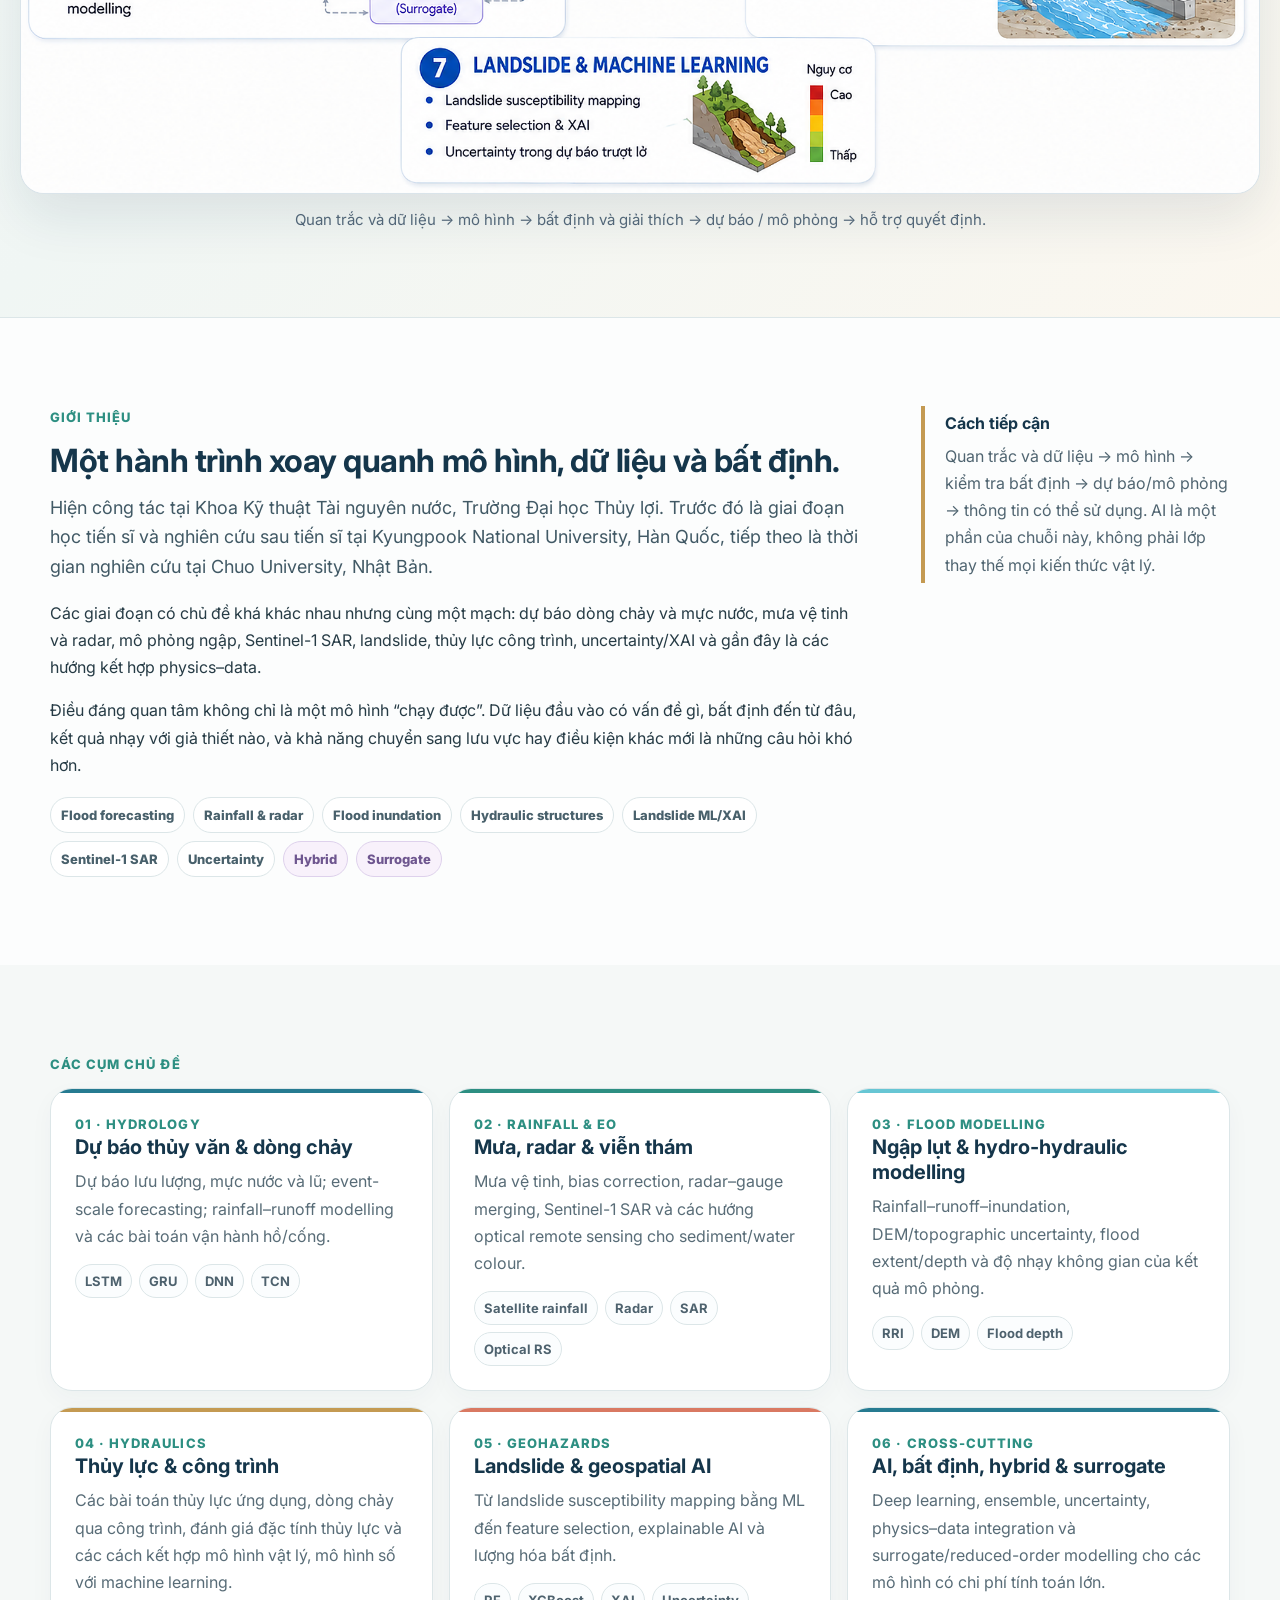
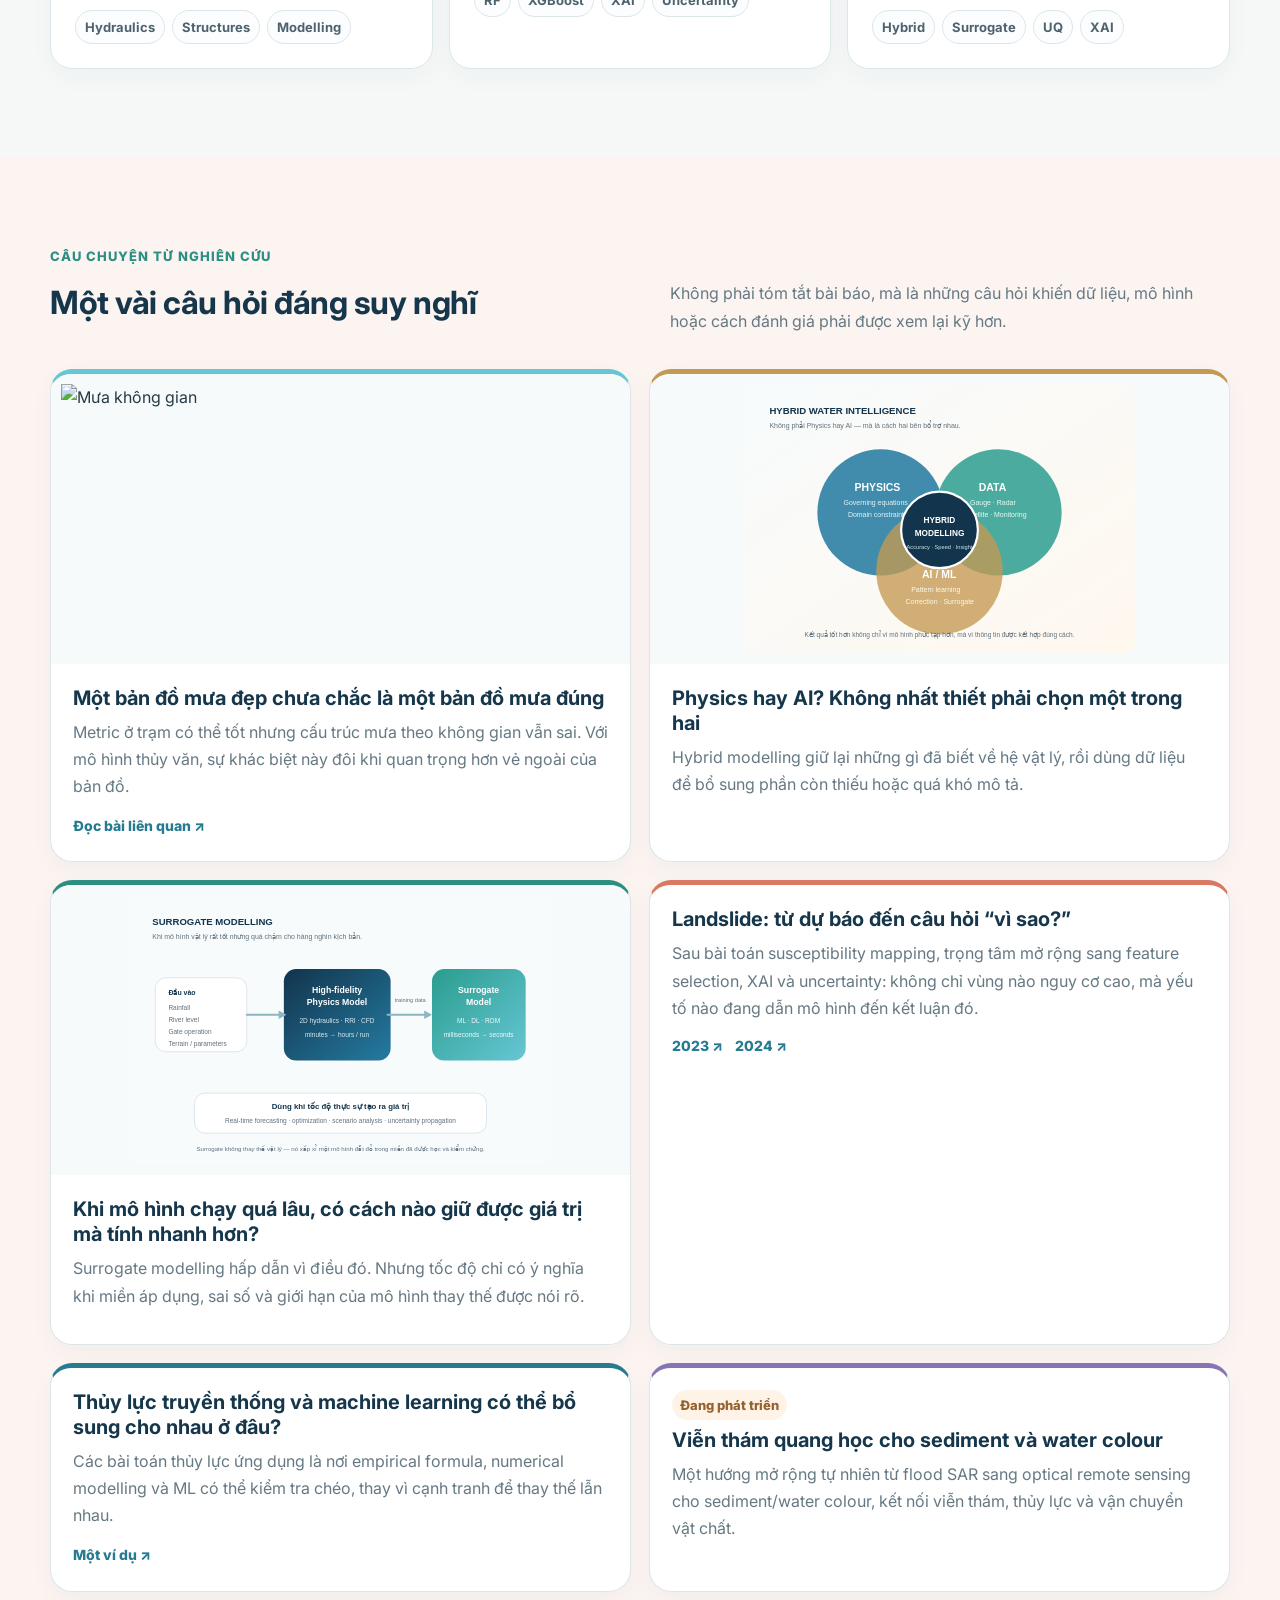
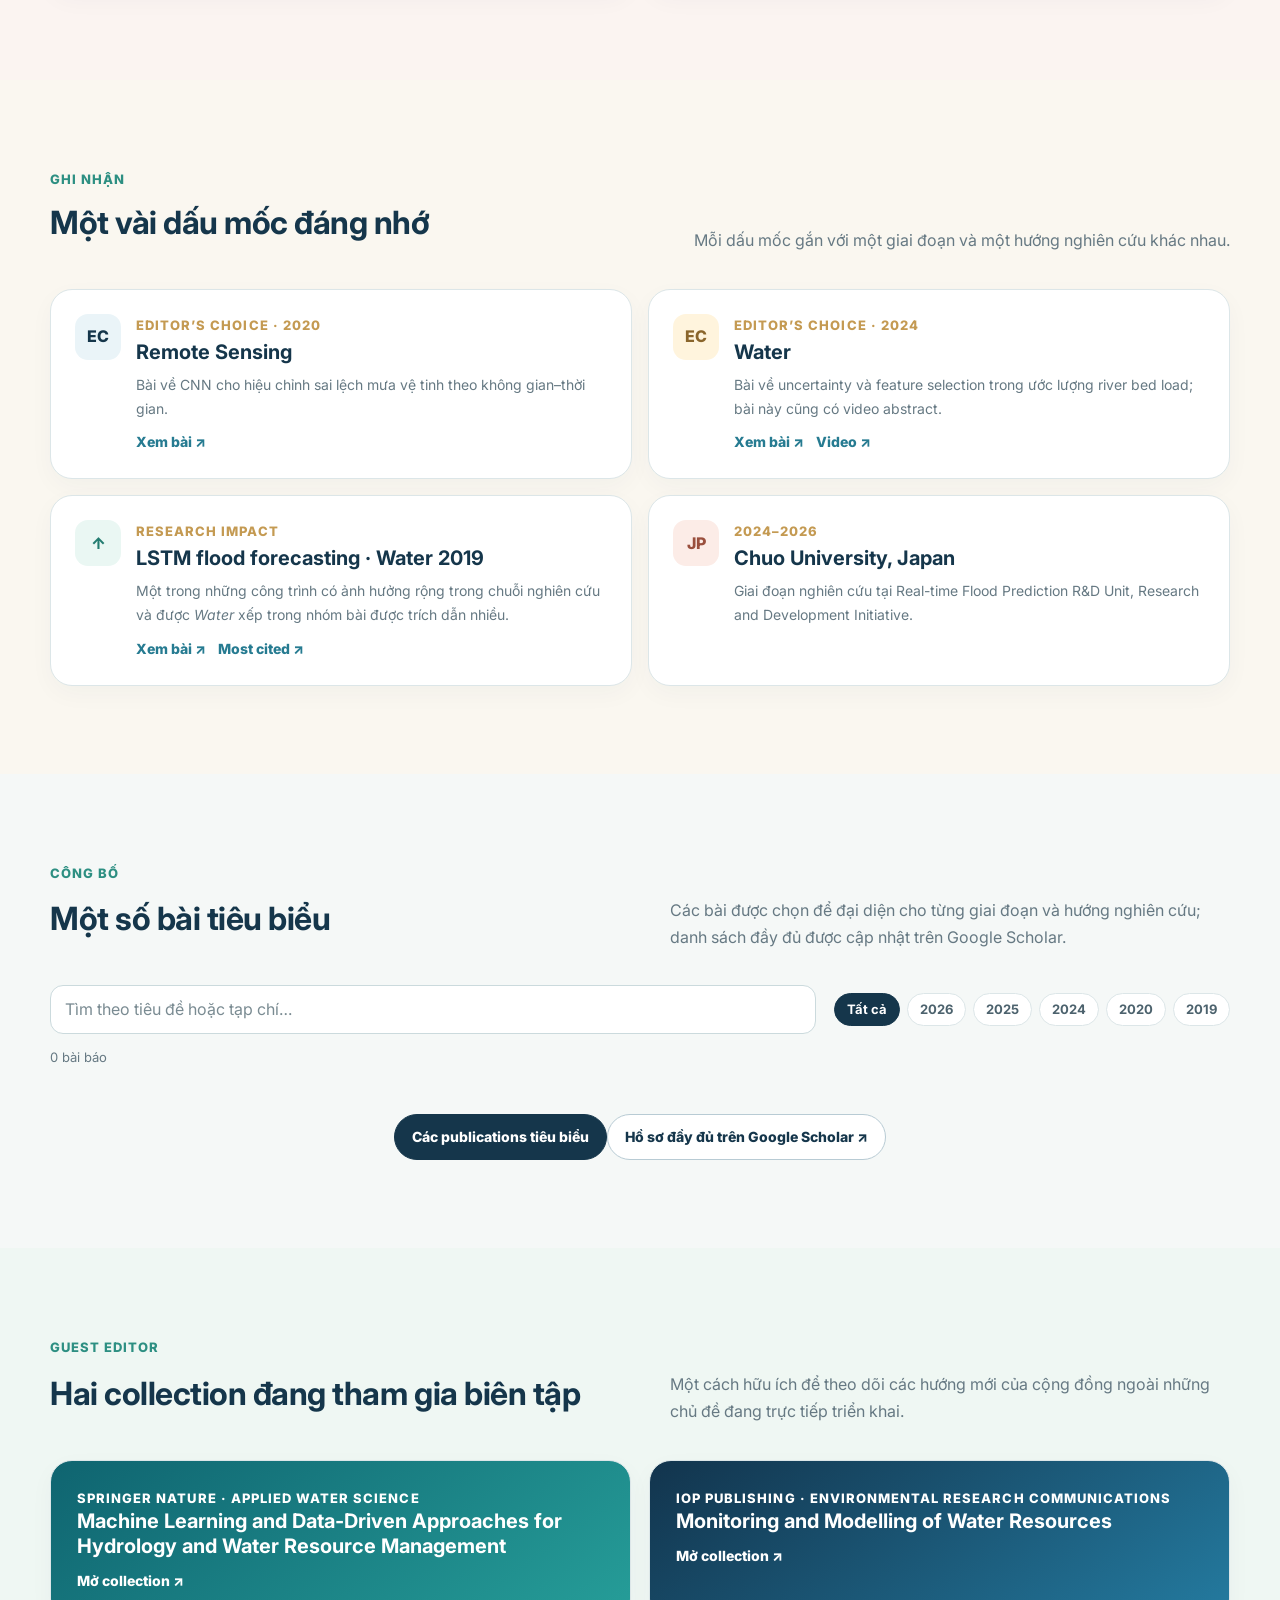
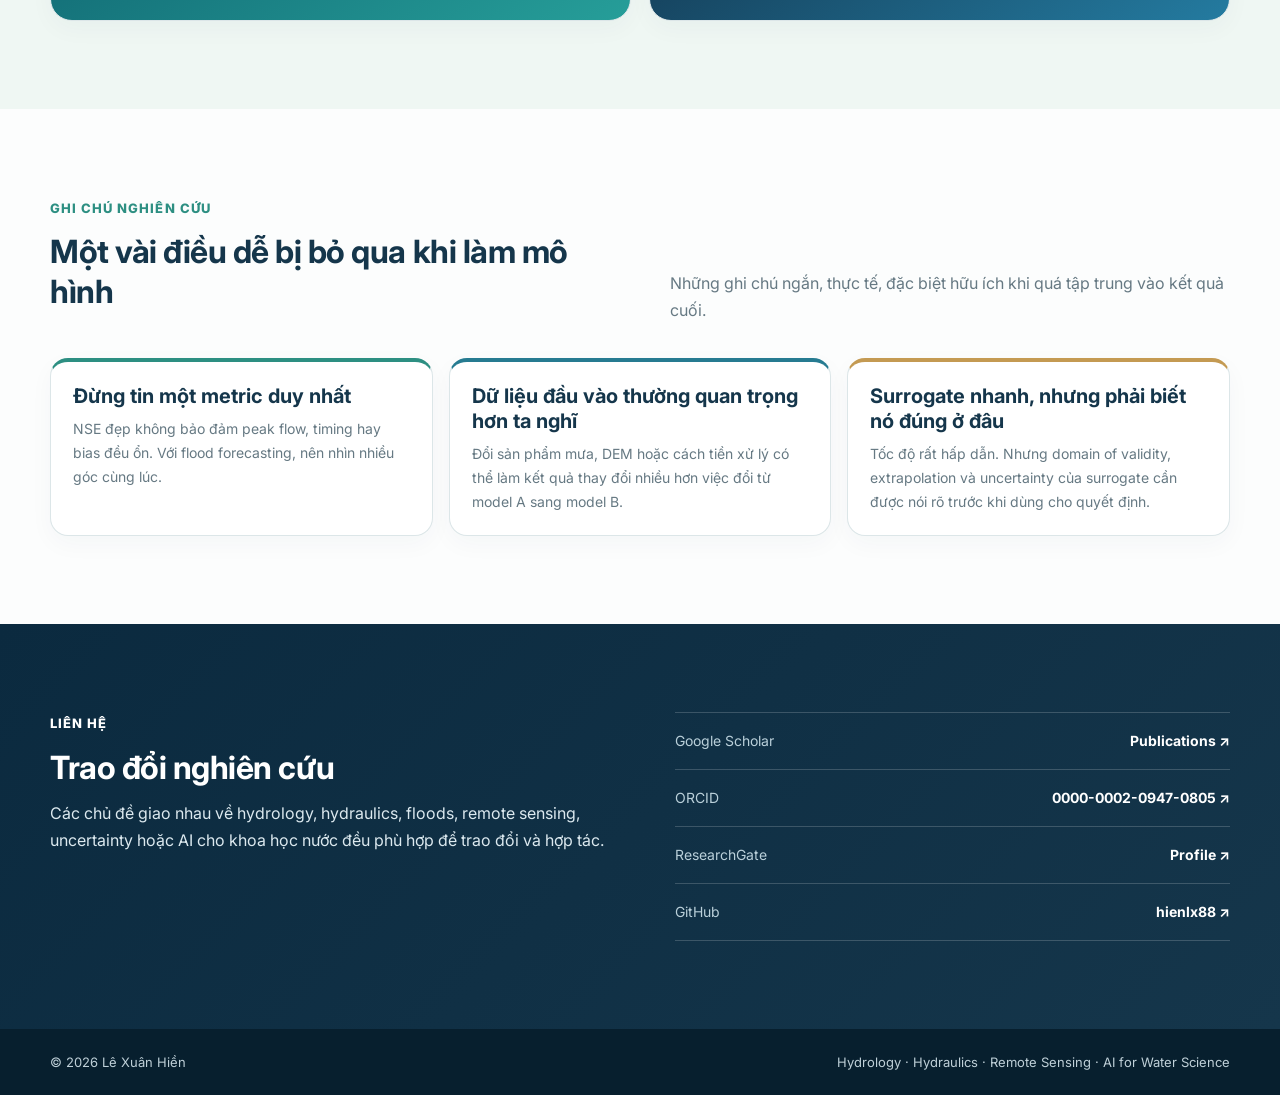
==== commit a9d68148: "Update publication rendering and use the US flag for English" ====
--- a/index.html
+++ b/index.html
@@ -26,7 +26,7 @@
     <nav class="nav" aria-label="Điều hướng chính">
       <a href="#about">Giới thiệu</a><a href="#research">Nghiên cứu</a><a href="#stories">Câu chuyện</a><a href="#impact">Ghi nhận</a><a href="#publications">Công bố</a><a href="#service">Guest Editor</a><a href="#tips">Tips</a><a href="#contact">Liên hệ</a>
     </nav>
-    <div class="langbar" aria-label="Ngôn ngữ"><a class="active" href="./" aria-current="page">🇻🇳 VI</a><a href="en/">🇬🇧 EN</a></div>
+    <div class="langbar" aria-label="Ngôn ngữ"><a class="active" href="./" aria-current="page">🇻🇳 VI</a><a href="en/">🇺🇸 EN</a></div>
   </div>
 </header>
 
@@ -128,14 +128,8 @@
       <p class="publication-count" data-publication-count data-single="1 bài báo" data-plural="{n} bài báo" aria-live="polite">6 bài báo</p>
     </div>
     <p class="publication-empty" data-publication-empty hidden>Không tìm thấy bài báo phù hợp.</p>
-    <div class="pub-list">
-      <article class="publication" data-year="2026"><div class="pub-year">2026</div><div><h3>Impacts of elevation bias and topographic uncertainty on flood modeling</h3><p><strong>Xuan-Hien Le</strong>, Naoki Koyama, Tadashi Yamada · <em>Journal of Hydrology</em>.</p><a href="https://doi.org/10.1016/j.jhydrol.2025.134832" target="_blank" rel="noopener">DOI ↗</a></div></article>
-      <article class="publication" data-year="2025"><div class="pub-year">2025</div><div><h3>Evaluating Geostatistical and Statistical Merging Methods for Radar–Gauge Rainfall Integration</h3><p><strong>Xuan-Hien Le</strong> et al. · <em>Remote Sensing</em>.</p><a href="https://doi.org/10.3390/rs17152622" target="_blank" rel="noopener">DOI ↗</a></div></article>
-      <article class="publication" data-year="2024"><div class="pub-year">2024</div><div><h3>Quantifying Predictive Uncertainty and Feature Selection in River Bed Load Estimation <span class="badge">Editor’s Choice</span></h3><p><strong>Xuan-Hien Le</strong> et al. · <em>Water</em>.</p><a href="https://doi.org/10.3390/w16141945" target="_blank" rel="noopener">DOI ↗</a> · <a href="https://encyclopedia.pub/video/1846" target="_blank" rel="noopener">Video abstract ↗</a></div></article>
-      <article class="publication" data-year="2024"><div class="pub-year">2024</div><div><h3>Quantitative evaluation of uncertainty and interpretability in machine learning-based landslide susceptibility mapping</h3><p><strong>Xuan-Hien Le</strong> et al. · <em>Frontiers in Environmental Science</em>.</p><a href="https://doi.org/10.3389/fenvs.2024.1424988" target="_blank" rel="noopener">DOI ↗</a></div></article>
-      <article class="publication" data-year="2020"><div class="pub-year">2020</div><div><h3>Application of Convolutional Neural Network for Spatiotemporal Bias Correction of Daily Satellite-Based Precipitation <span class="badge">Editor’s Choice</span></h3><p><strong>Xuan-Hien Le</strong> et al. · <em>Remote Sensing</em>.</p><a href="https://doi.org/10.3390/rs12172731" target="_blank" rel="noopener">DOI ↗</a></div></article>
-      <article class="publication" data-year="2019"><div class="pub-year">2019</div><div><h3>Application of Long Short-Term Memory (LSTM) Neural Network for Flood Forecasting</h3><p><strong>Xuan-Hien Le</strong> et al. · <em>Water</em>.</p><a href="https://doi.org/10.3390/w11071387" target="_blank" rel="noopener">DOI ↗</a></div></article>
-    </div><div class="center publication-actions"><a class="button primary" href="publications.html">Các publications tiêu biểu</a><a class="button" href="https://scholar.google.com/citations?user=APNFD3cAAAAJ" target="_blank" rel="noopener">Hồ sơ đầy đủ trên Google Scholar ↗</a></div>
+    <div class="pub-list" data-publications data-featured-only>
+      </div><div class="center publication-actions"><a class="button primary" href="publications.html">Các publications tiêu biểu</a><a class="button" href="https://scholar.google.com/citations?user=APNFD3cAAAAJ" target="_blank" rel="noopener">Hồ sơ đầy đủ trên Google Scholar ↗</a></div>
   </div>
 </section>
 
@@ -157,6 +151,7 @@
 </main>
 <footer><div class="container footer-wrap"><span>© <span id="year"></span> Lê Xuân Hiền</span><span>Hydrology · Hydraulics · Remote Sensing · AI for Water Science</span></div></footer>
 <button class="back-to-top" type="button" aria-label="Lên đầu trang" aria-hidden="true" tabindex="-1">↑</button>
+<script src="publications.js"></script>
 <script src="script.js"></script>
 </body>
 </html>
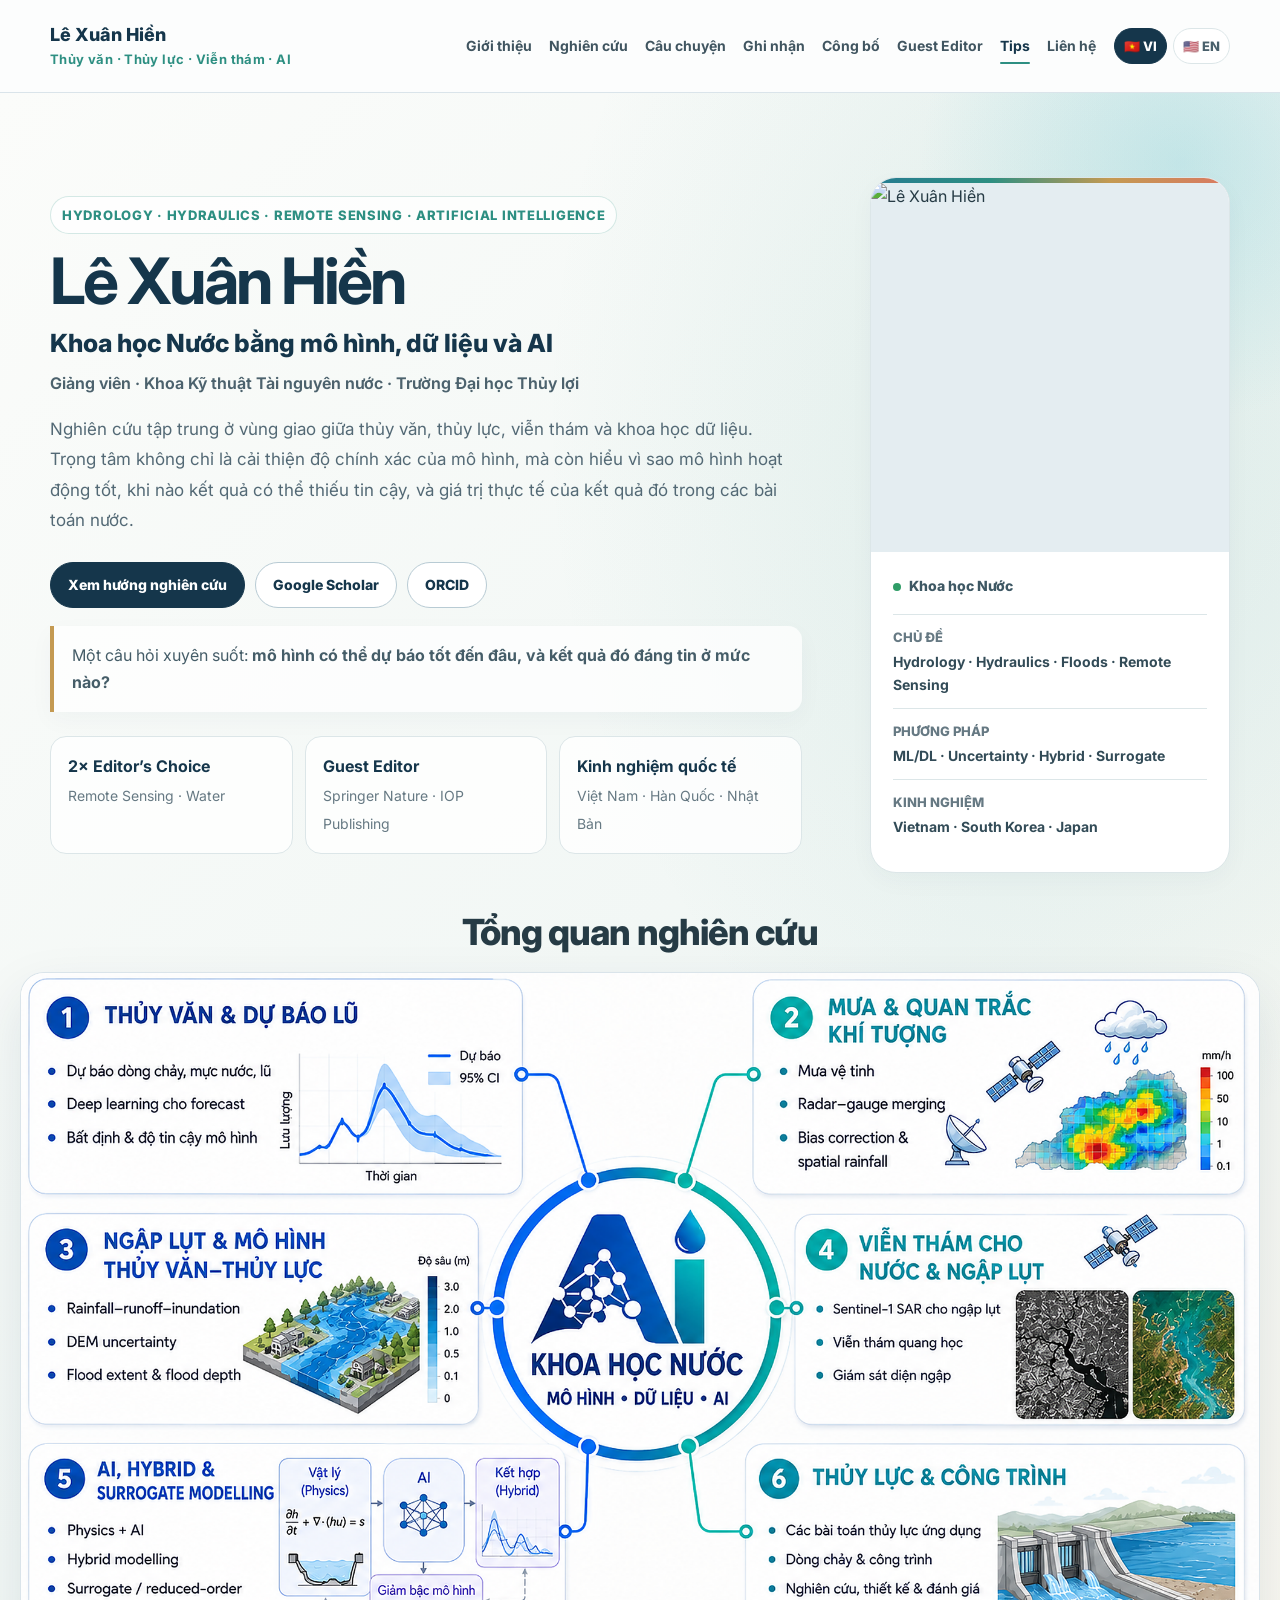
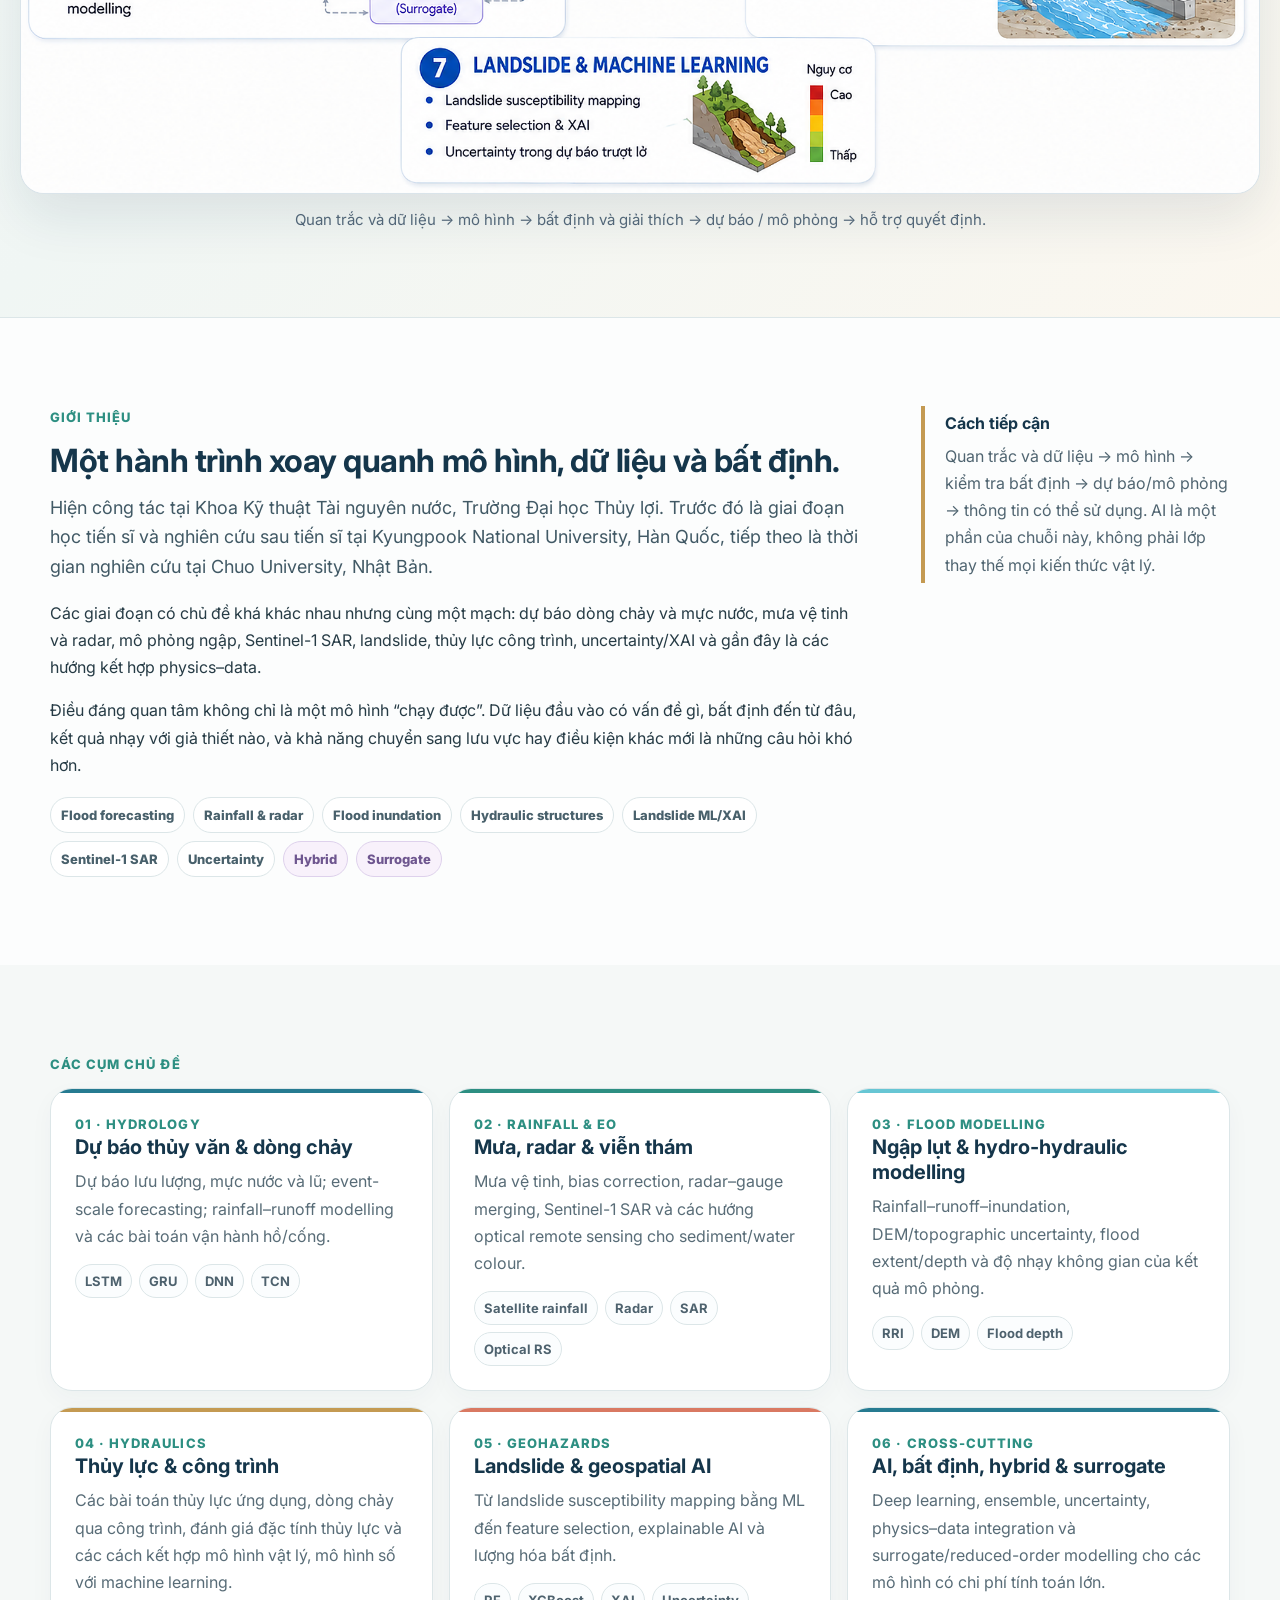
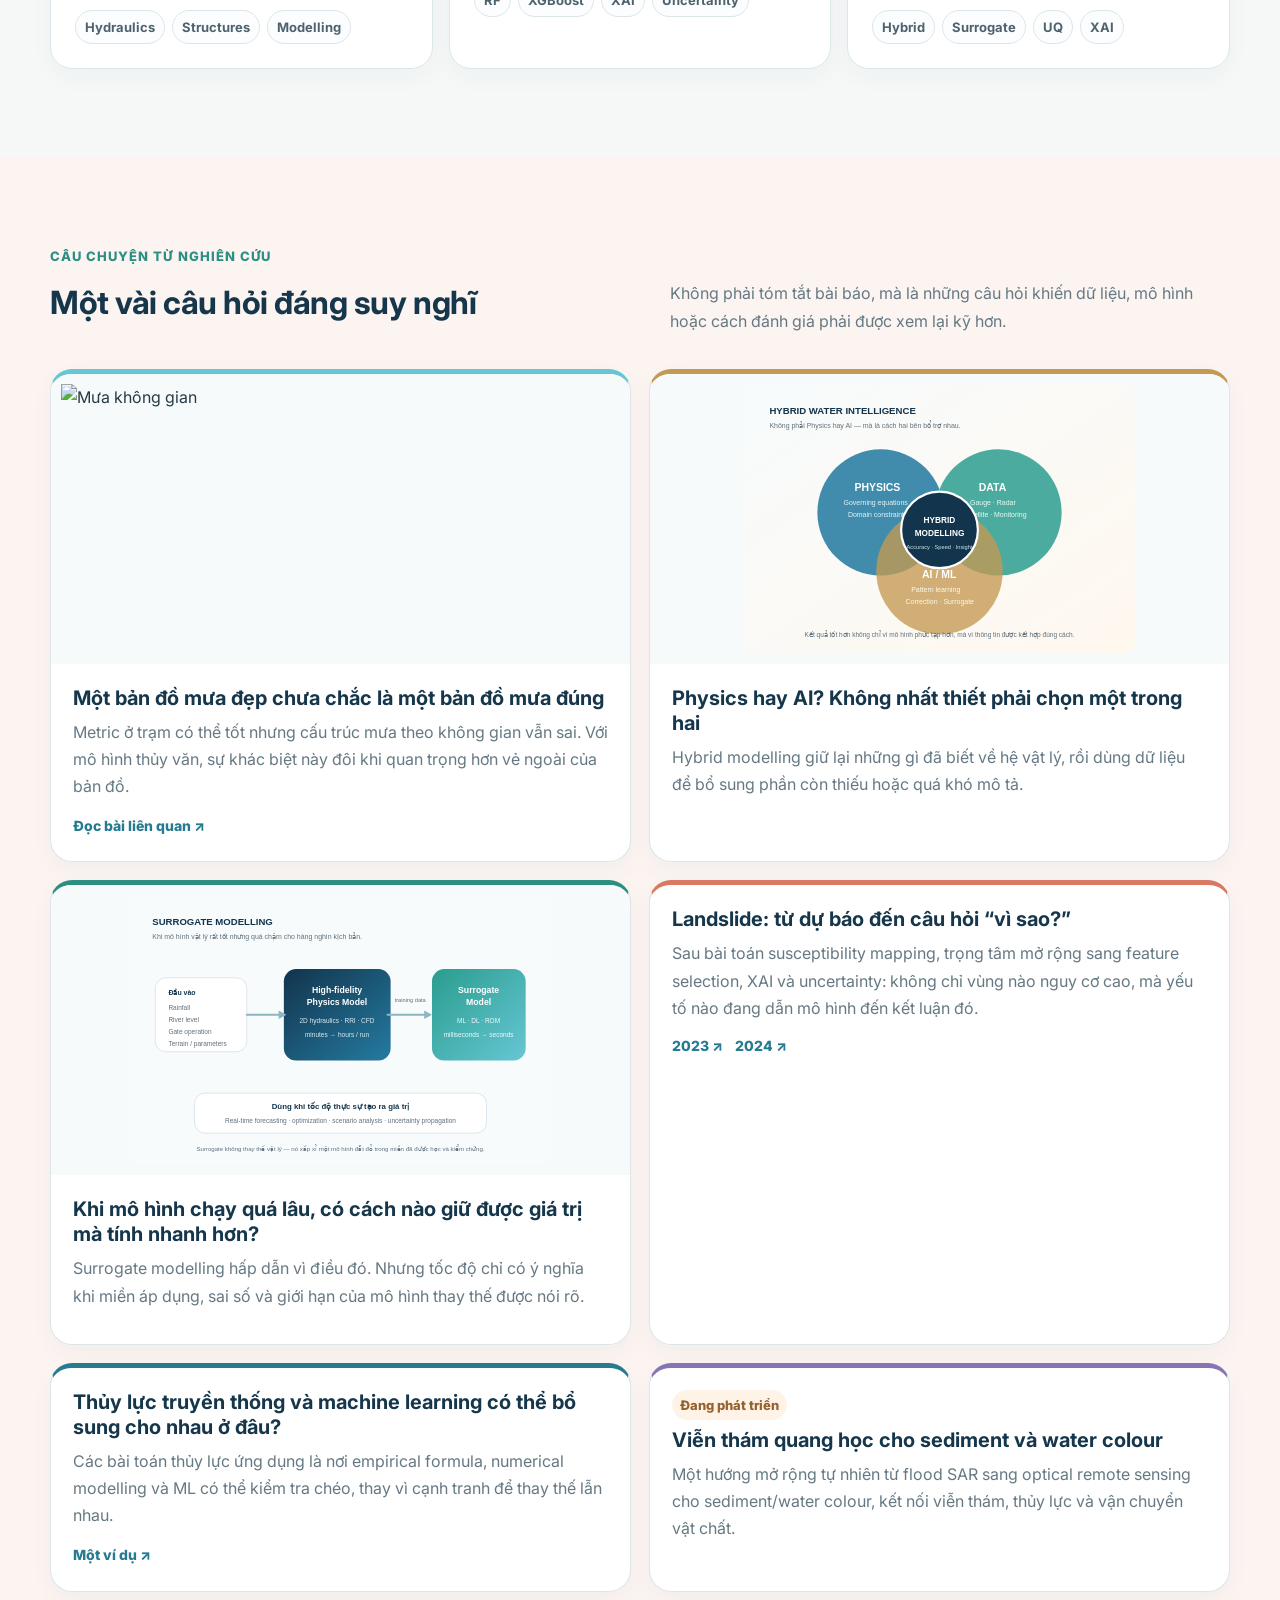
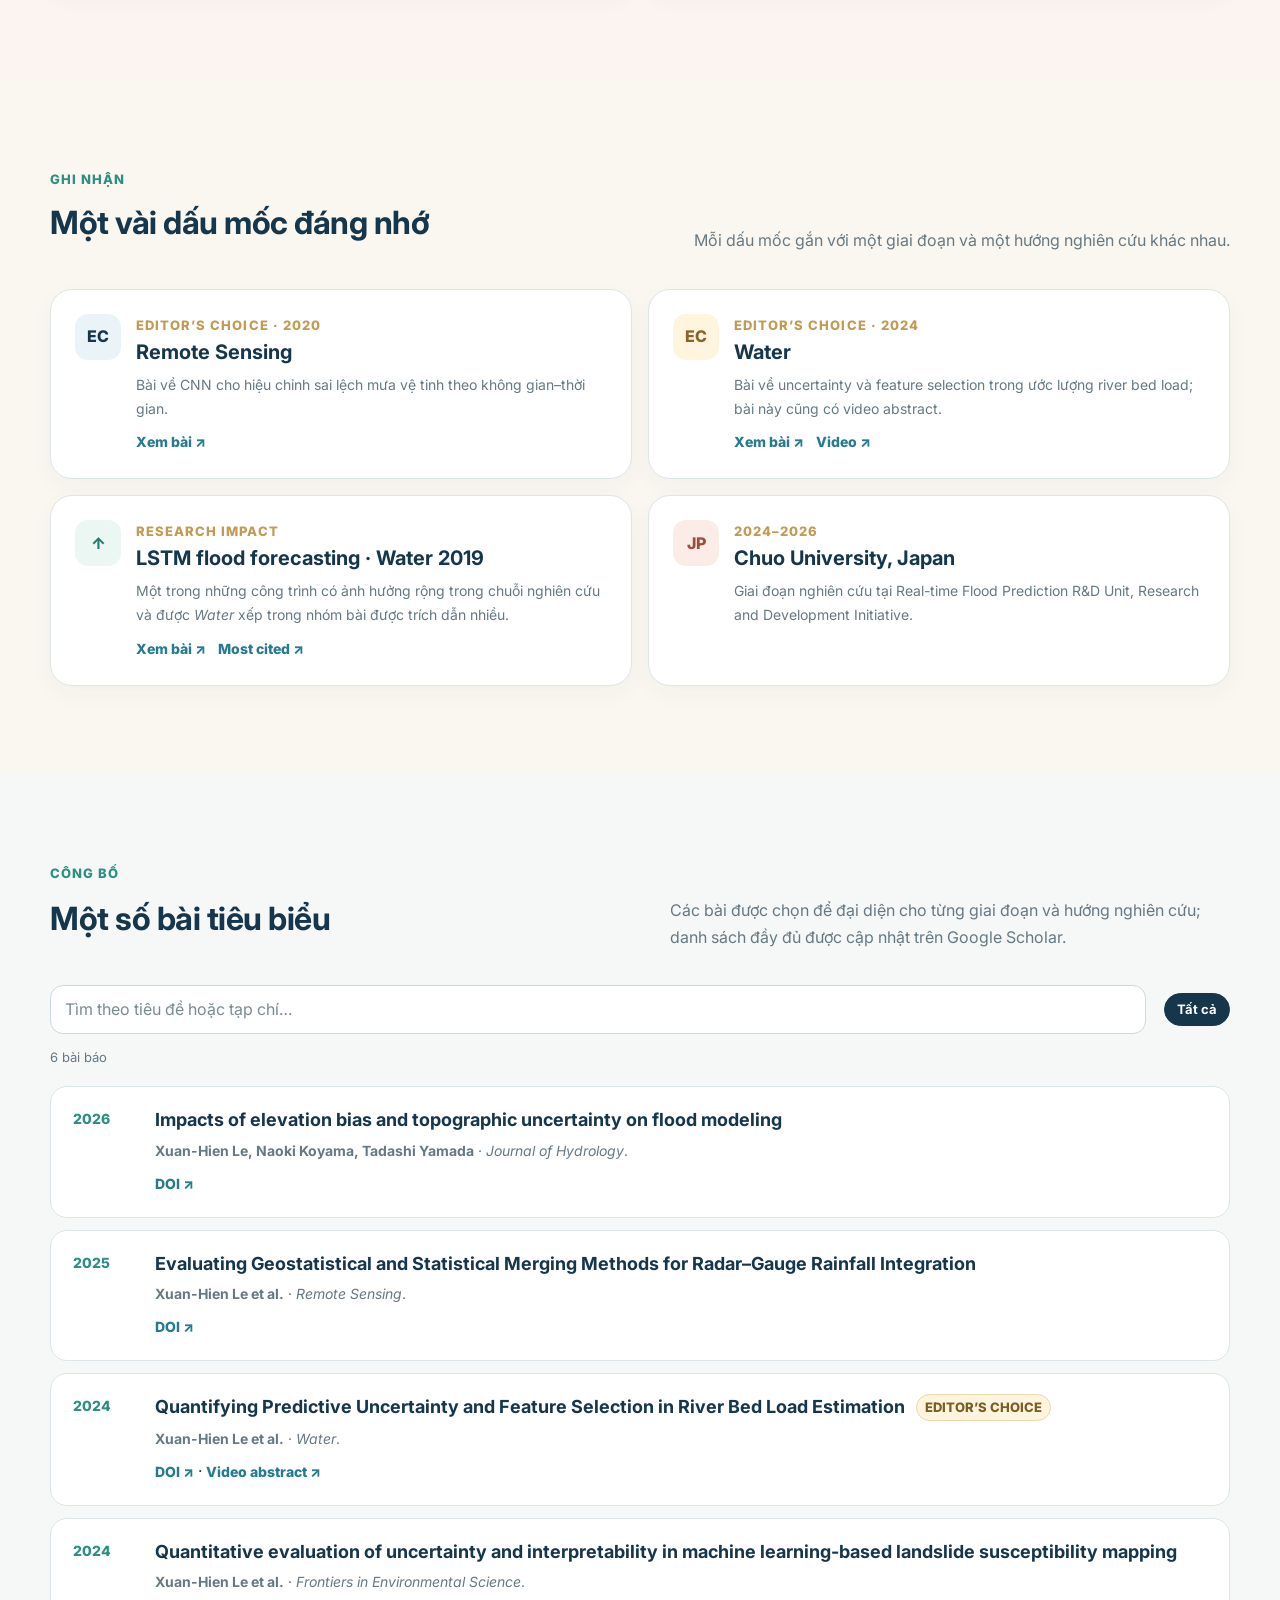
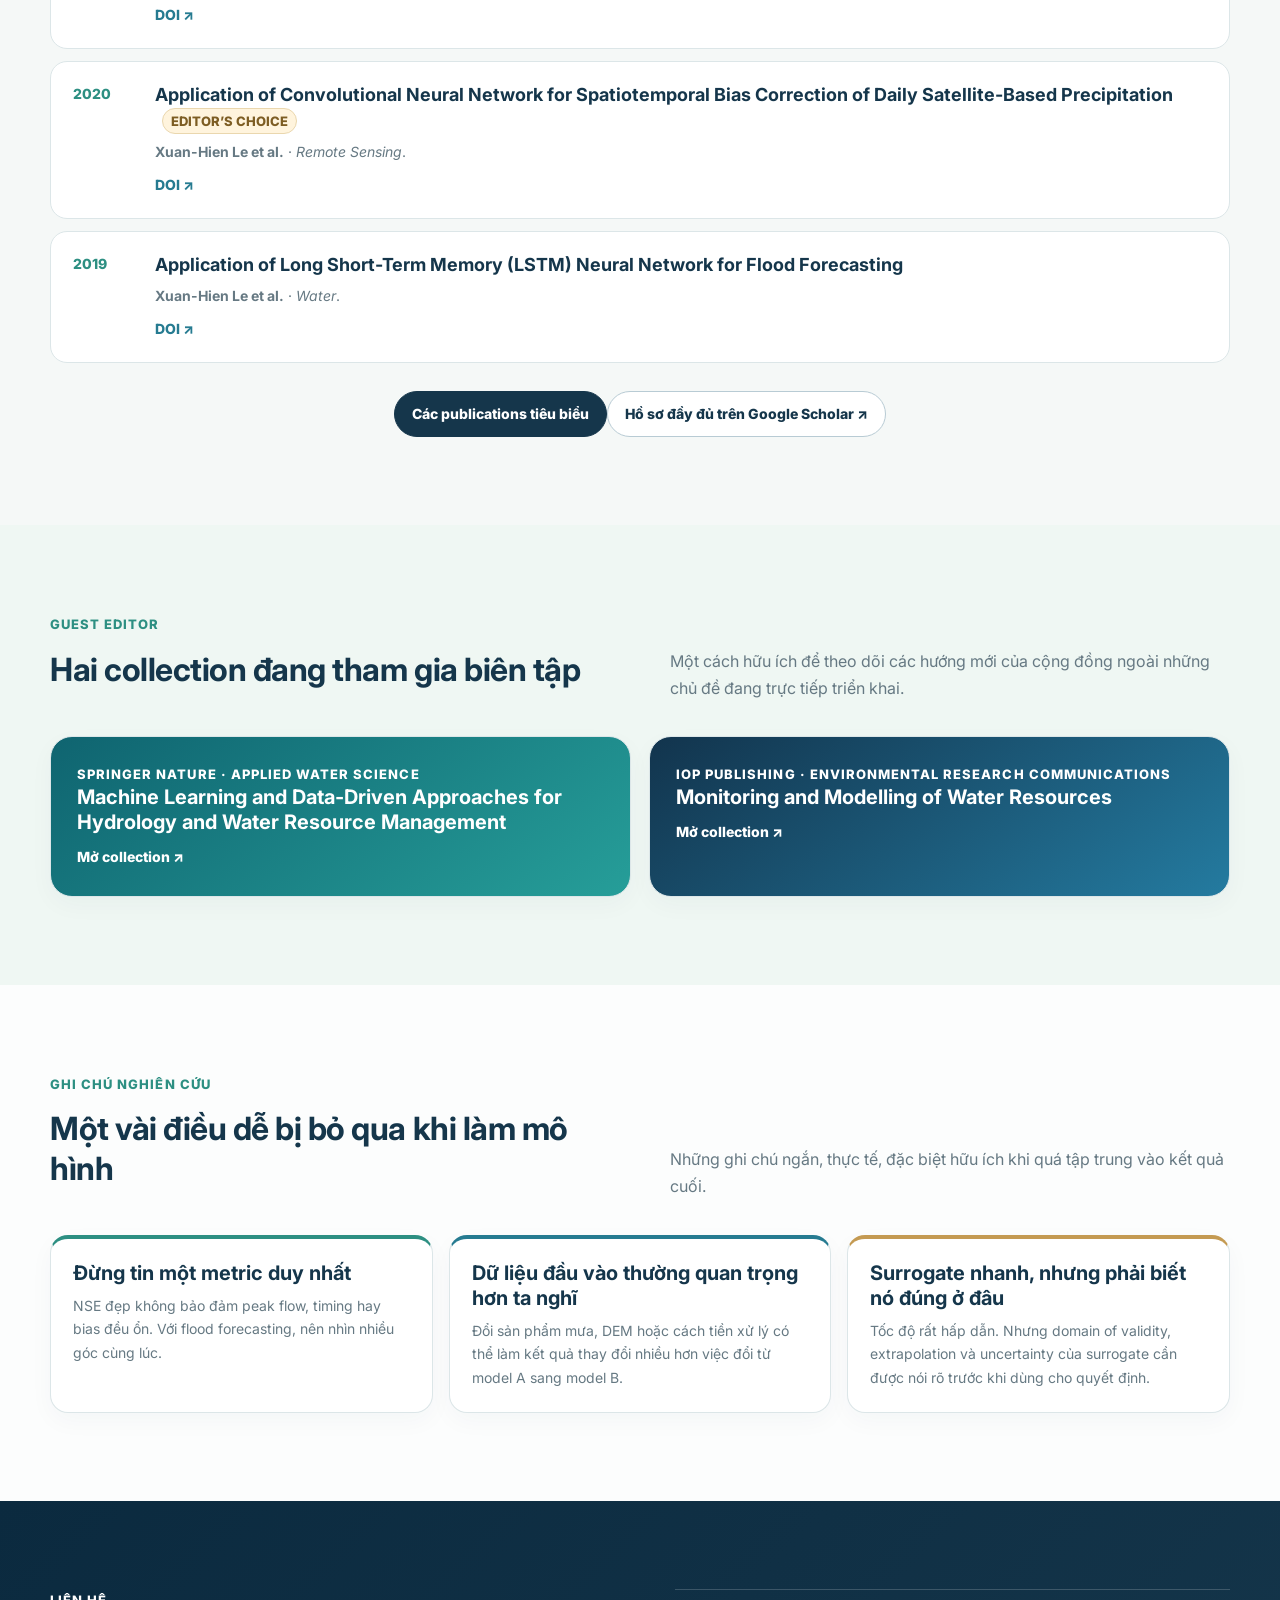
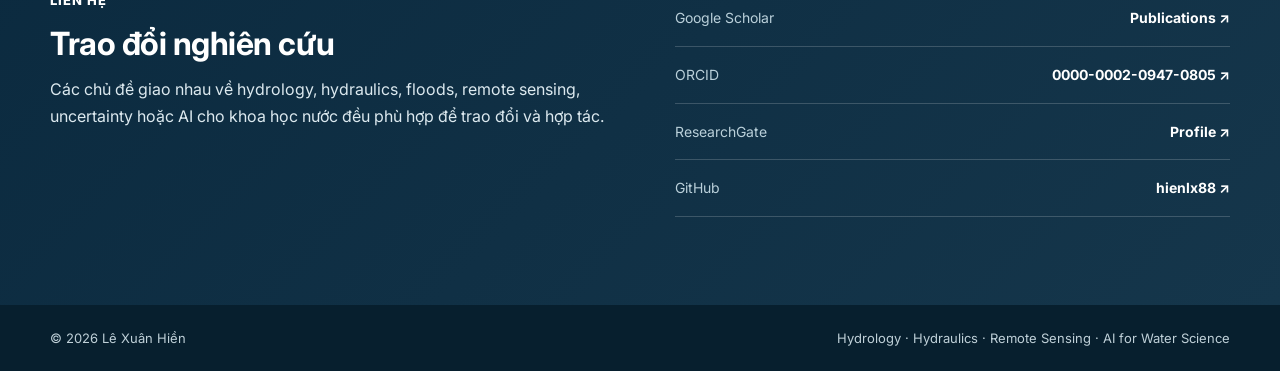
==== commit 5a9e9a4c: "Make publication years update automatically" ====
--- a/index.html
+++ b/index.html
@@ -117,14 +117,9 @@
   <div class="container"><p class="section-kicker">Công bố</p><div class="section-heading"><h2>Một số bài tiêu biểu</h2><p>Các bài được chọn để đại diện cho từng giai đoạn và hướng nghiên cứu; danh sách đầy đủ được cập nhật trên Google Scholar.</p></div>
     <div class="publication-tools">
       <label class="publication-search"><span class="sr-only">Tìm trong công bố</span><input type="search" data-publication-search placeholder="Tìm theo tiêu đề hoặc tạp chí…" autocomplete="off"></label>
-      <div class="year-filters" role="group" aria-label="Lọc công bố theo năm">
+      <div class="year-filters" data-auto-years role="group" aria-label="Lọc công bố theo năm">
         <button type="button" class="is-active" data-year-filter="all" aria-pressed="true">Tất cả</button>
-        <button type="button" data-year-filter="2026" aria-pressed="false">2026</button>
-        <button type="button" data-year-filter="2025" aria-pressed="false">2025</button>
-        <button type="button" data-year-filter="2024" aria-pressed="false">2024</button>
-        <button type="button" data-year-filter="2020" aria-pressed="false">2020</button>
-        <button type="button" data-year-filter="2019" aria-pressed="false">2019</button>
-      </div>
+        </div>
       <p class="publication-count" data-publication-count data-single="1 bài báo" data-plural="{n} bài báo" aria-live="polite">6 bài báo</p>
     </div>
     <p class="publication-empty" data-publication-empty hidden>Không tìm thấy bài báo phù hợp.</p>
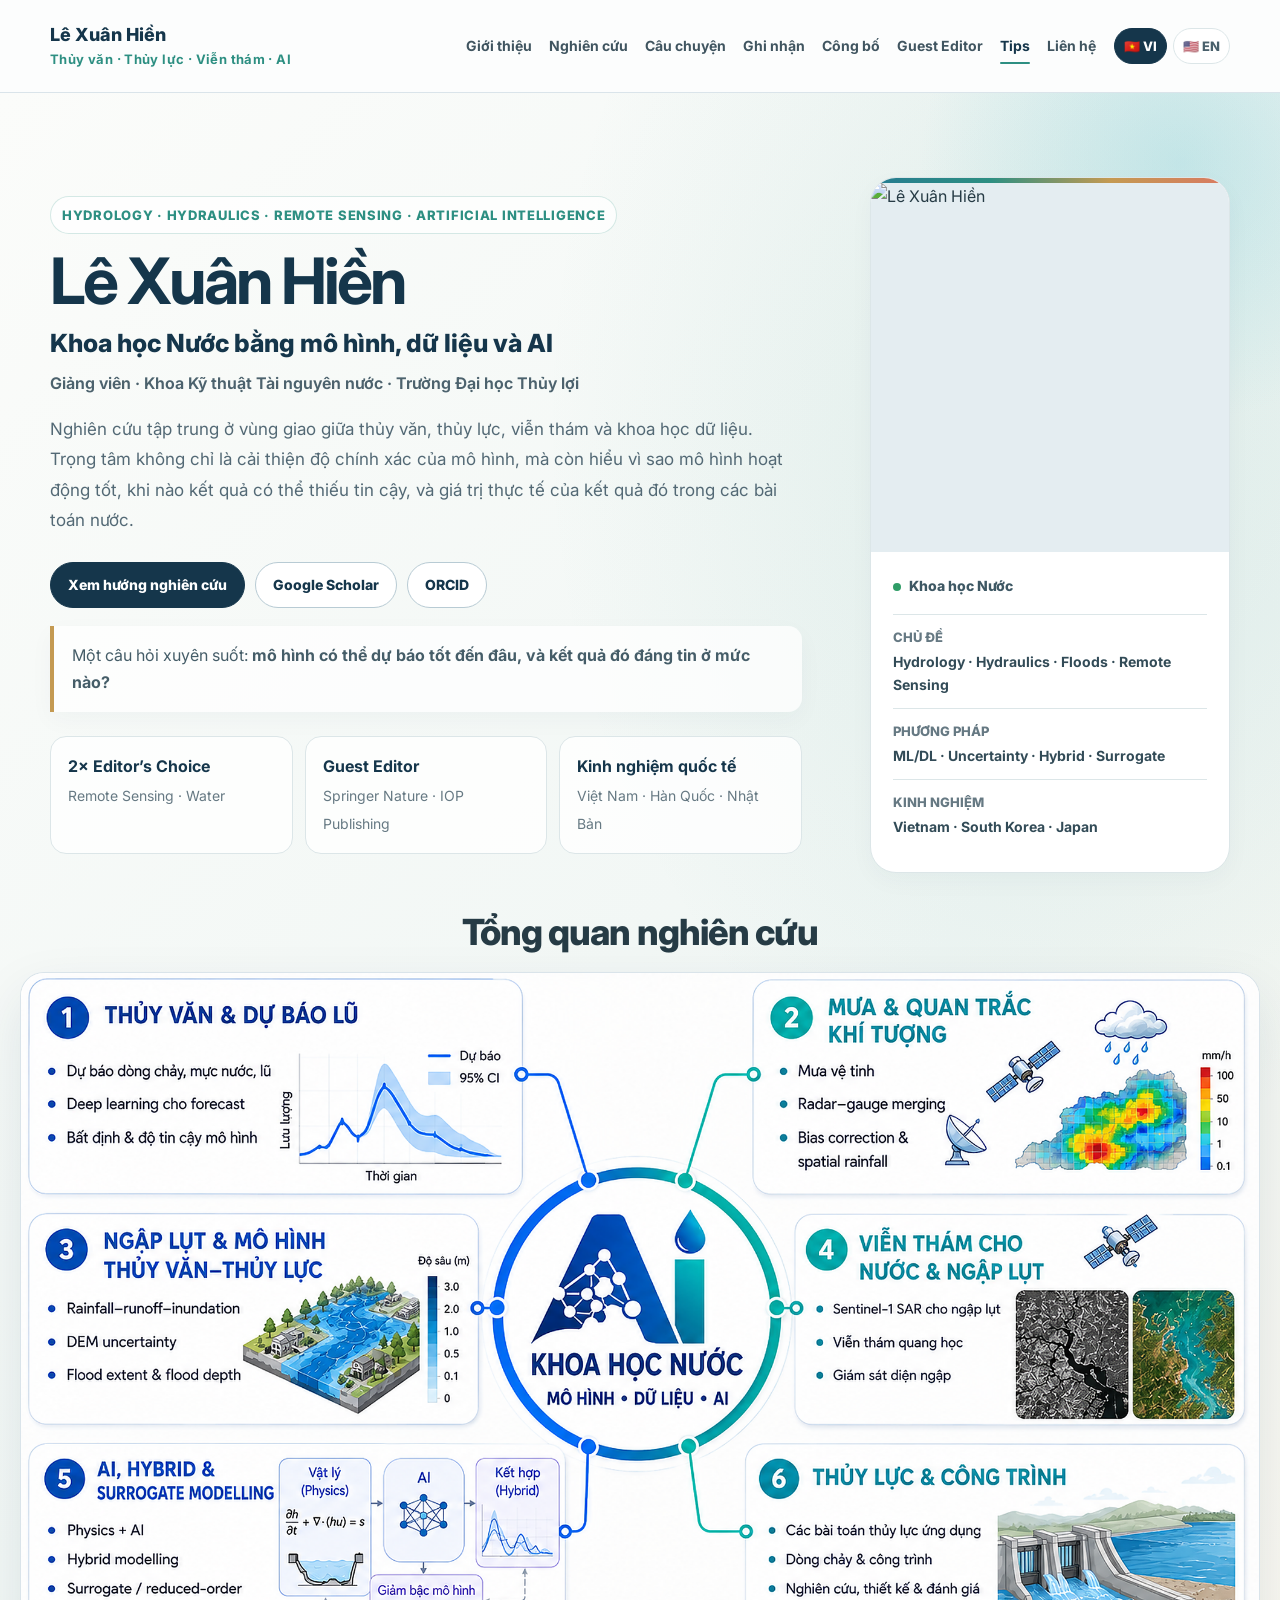
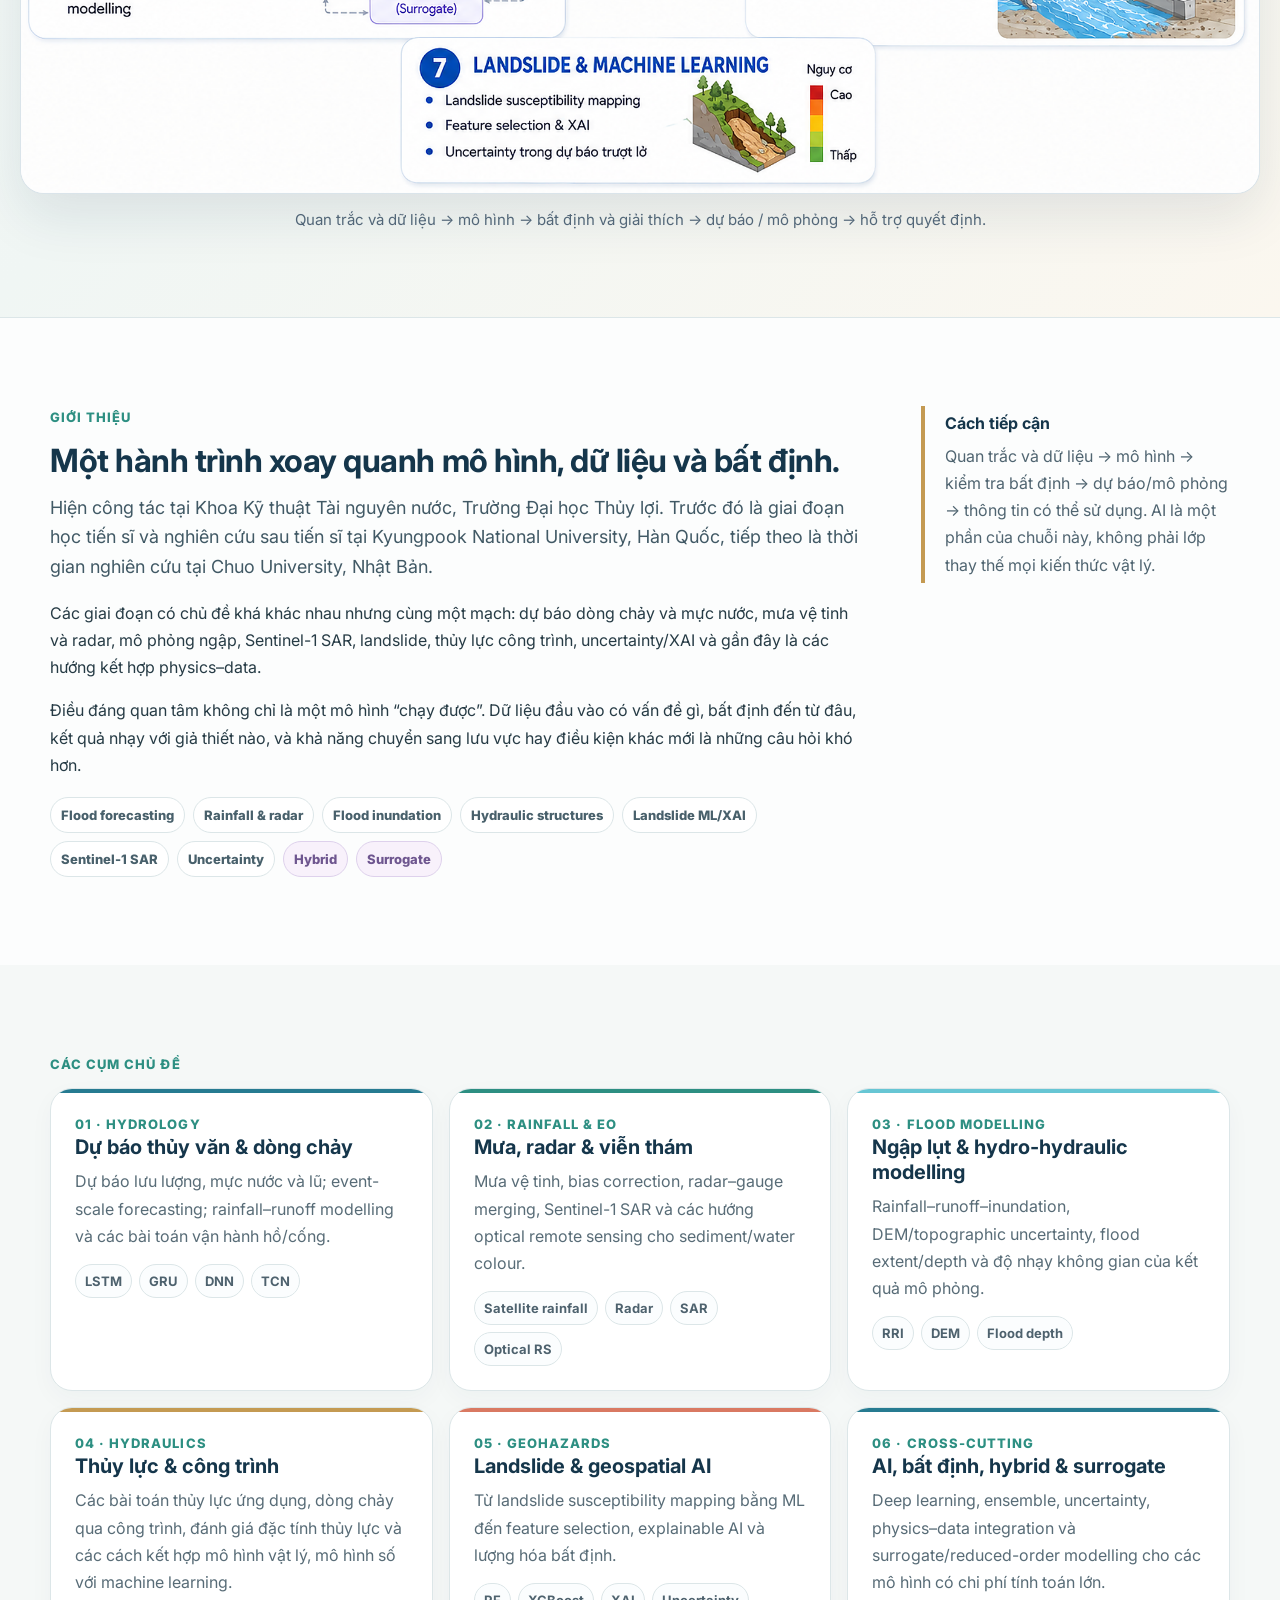
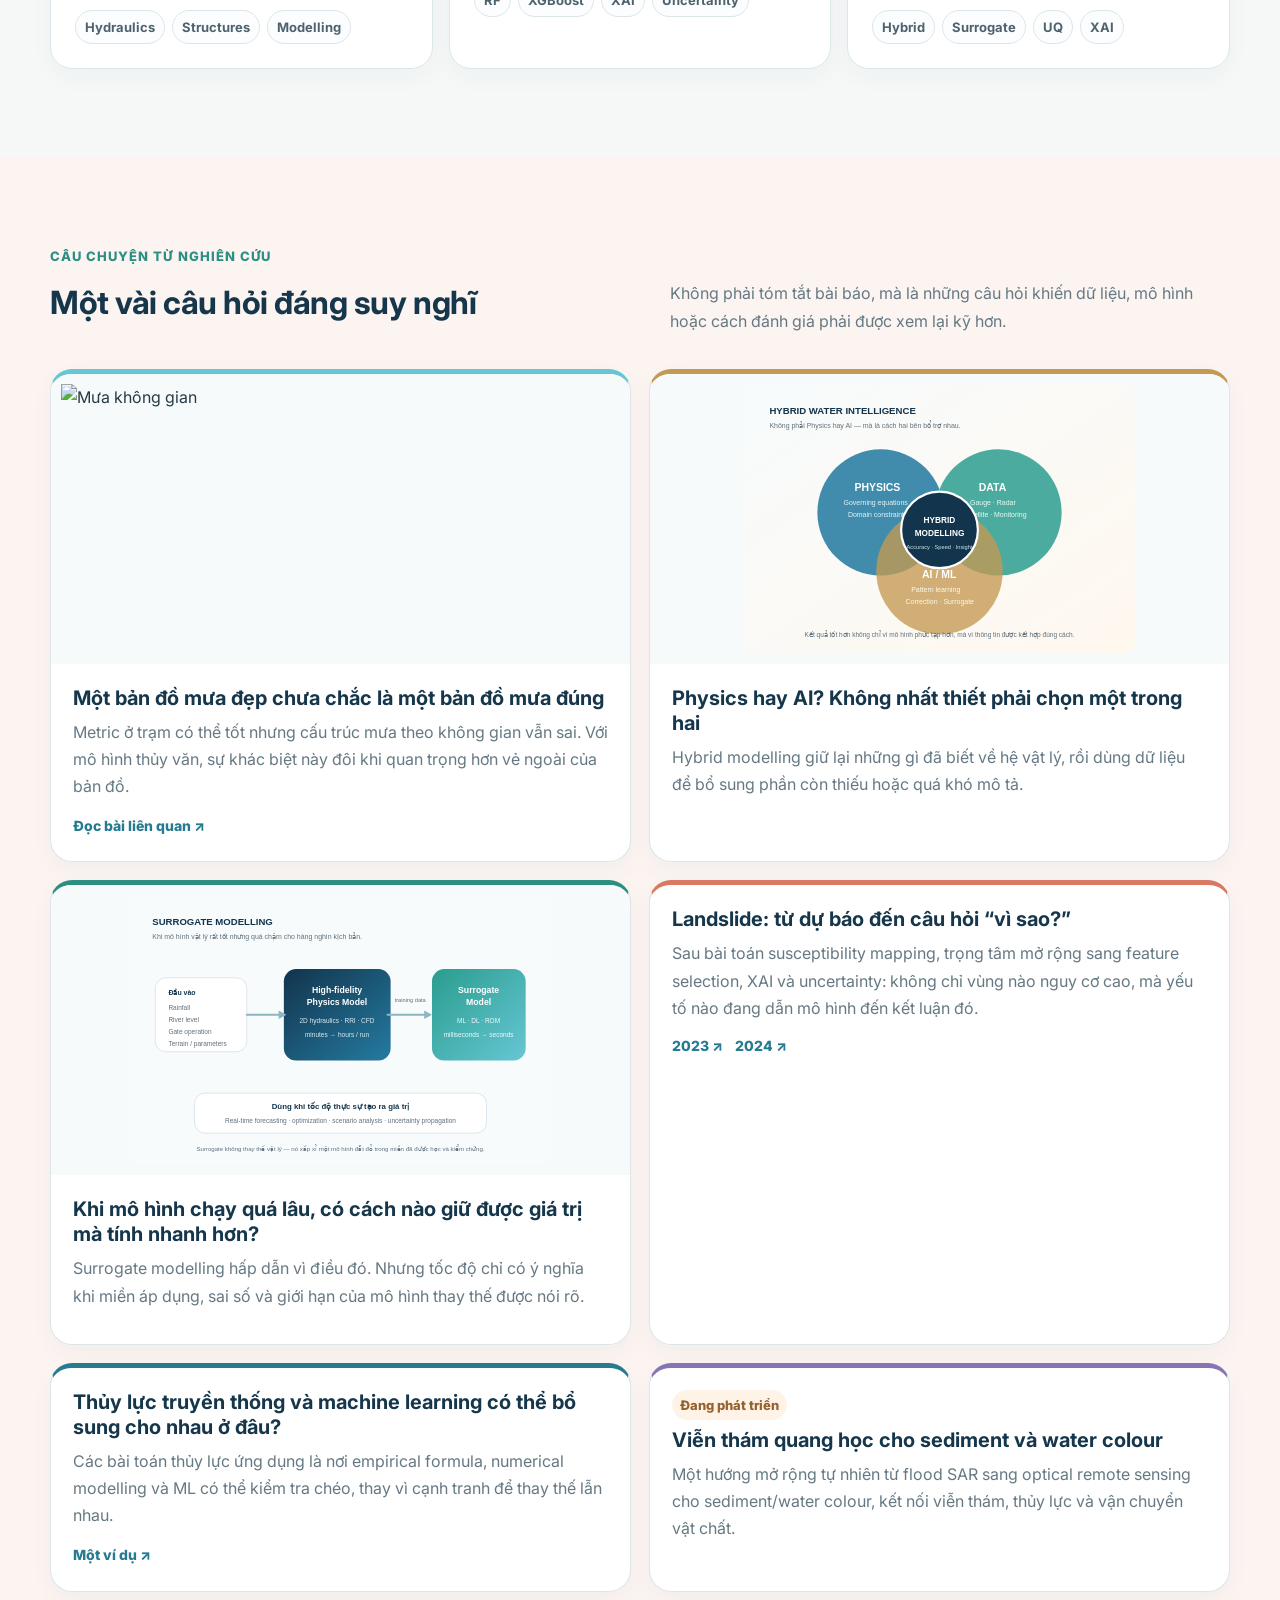
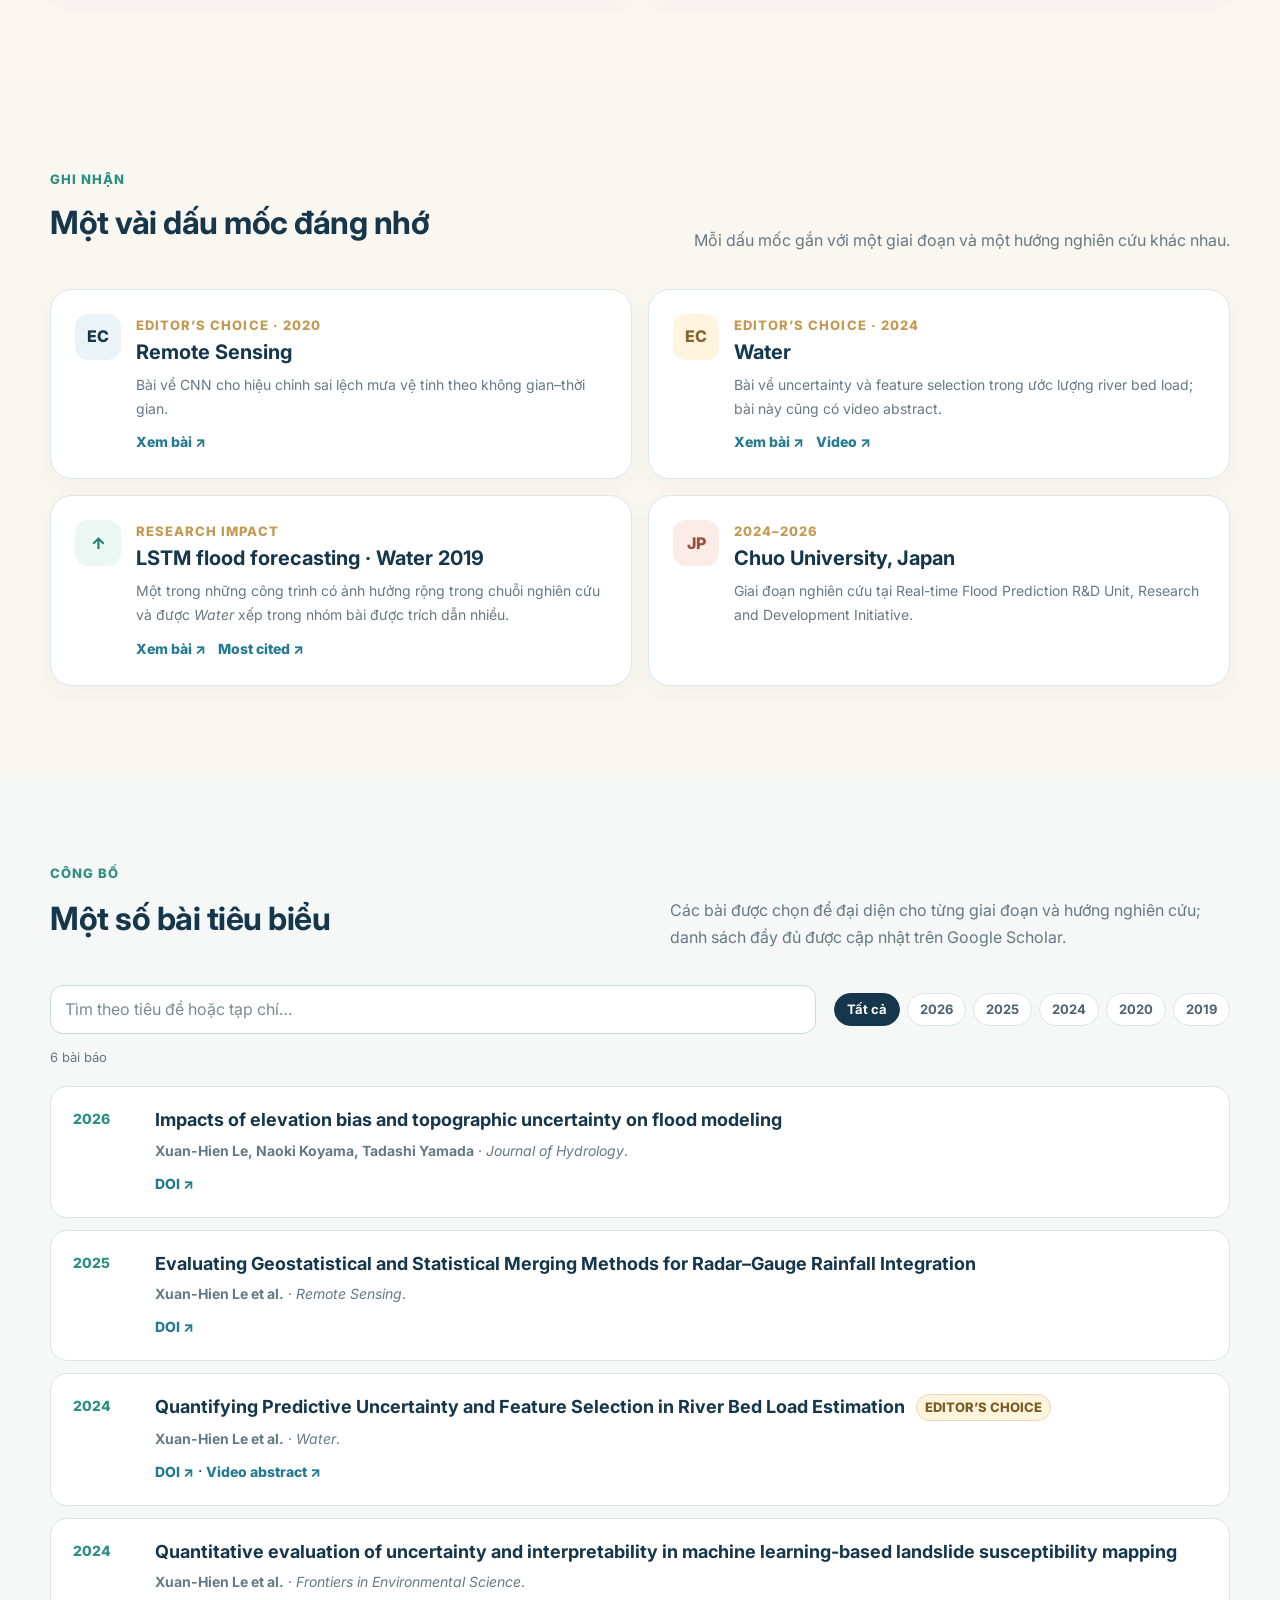
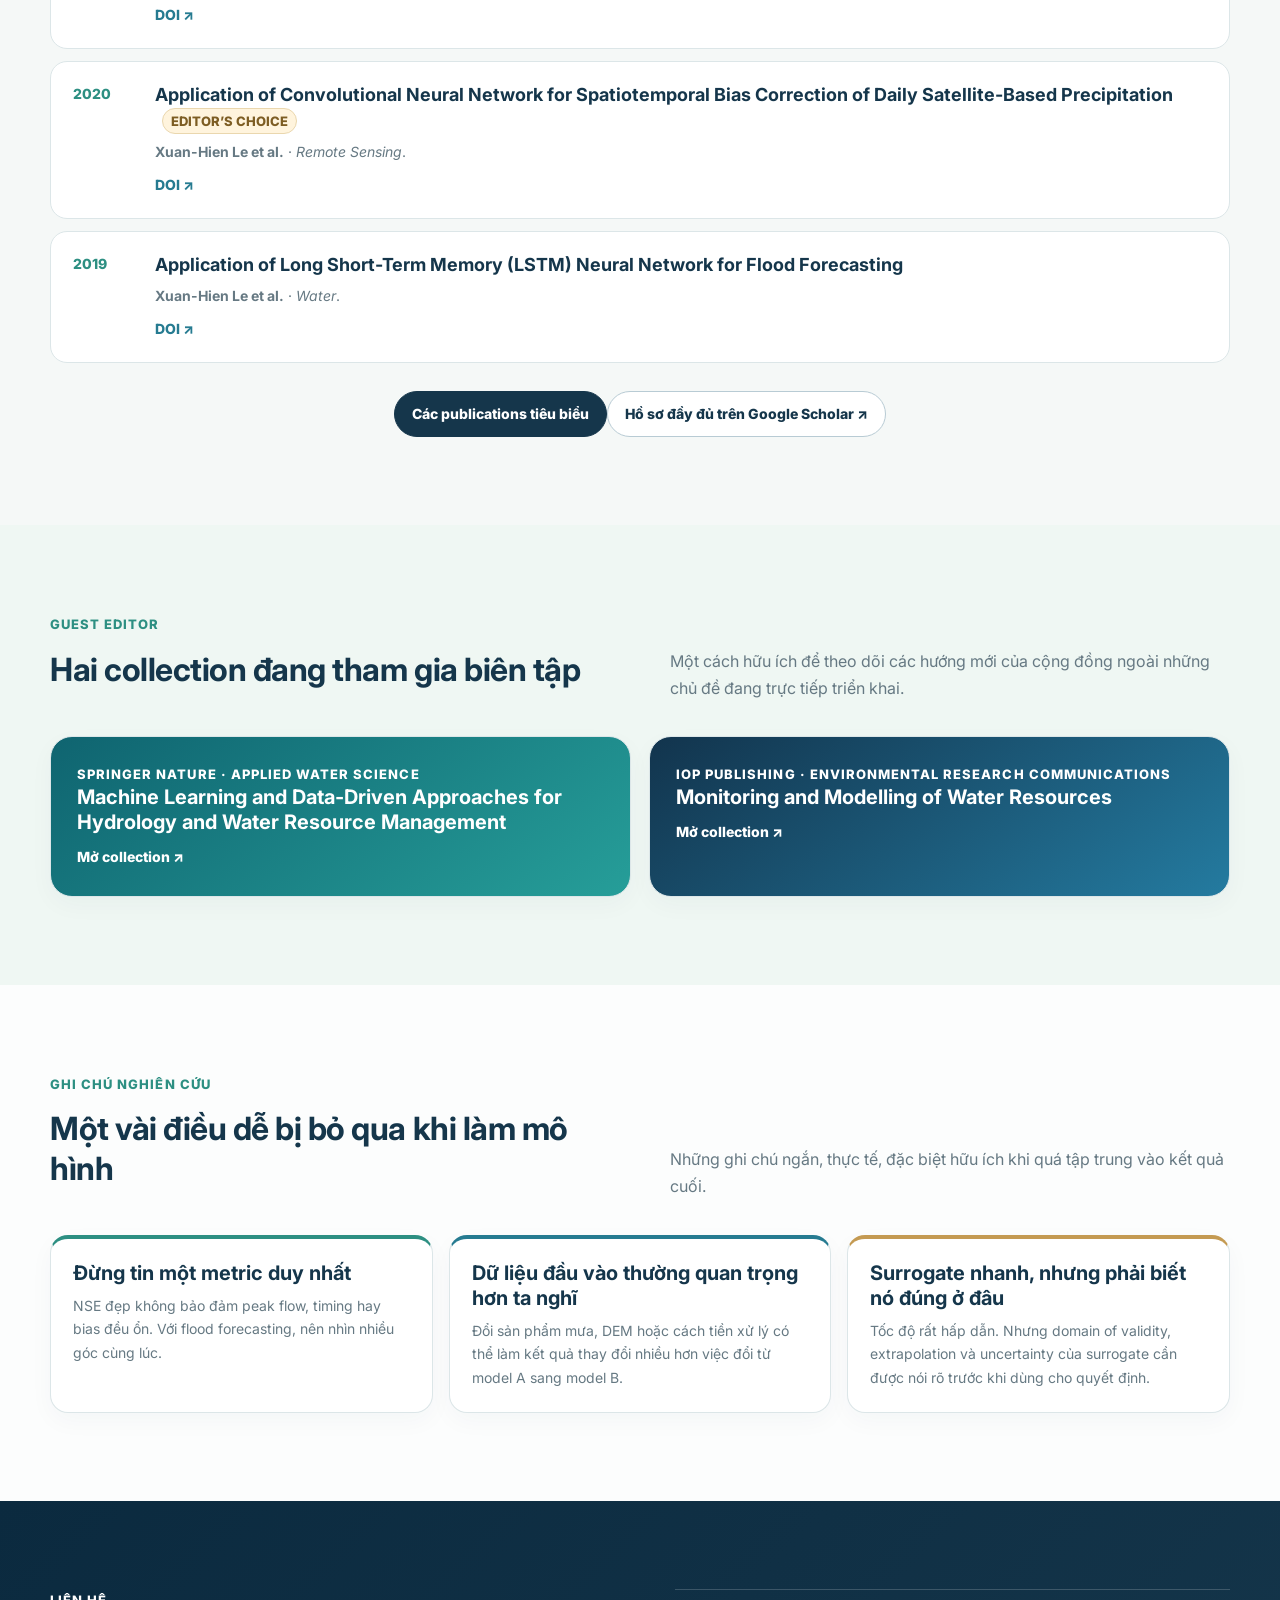
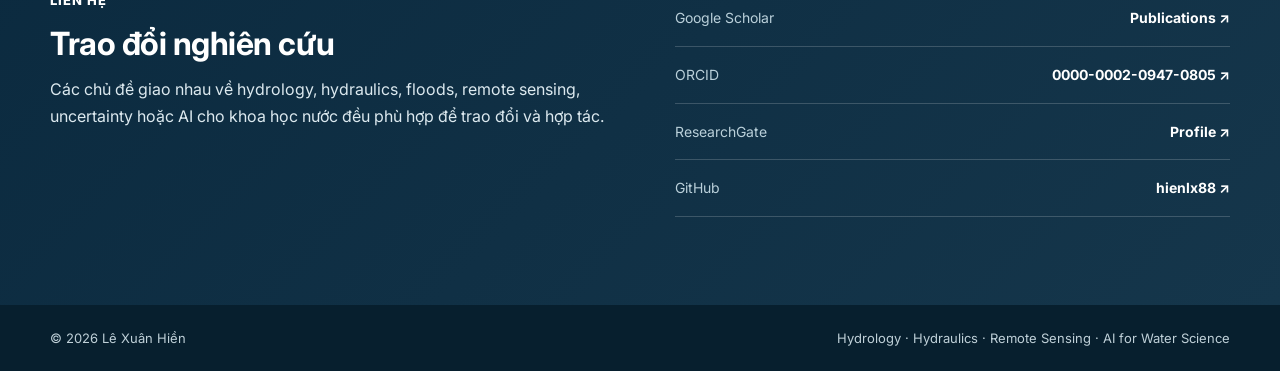
==== commit 6dcec028: "Refresh cached website assets" ====
--- a/index.html
+++ b/index.html
@@ -12,7 +12,7 @@
   <link rel="preconnect" href="https://fonts.googleapis.com">
   <link rel="preconnect" href="https://fonts.gstatic.com" crossorigin>
   <link href="https://fonts.googleapis.com/css2?family=Inter:wght@400;500;600;700;800&display=swap" rel="stylesheet">
-  <link rel="stylesheet" href="styles.css">
+  <link rel="stylesheet" href="styles.css?v=20261117-1">
   <style>
     .scope-strip{display:flex;gap:8px;flex-wrap:wrap;margin-top:18px}.scope-strip span{font-size:var(--text-xs);font-weight:800;padding:6px 10px;border-radius:999px;border:1px solid var(--line);background:#fff;color:#48606b}.scope-strip .new{background:#f8f1fb;border-color:#ded1ec;color:#6e568f}.paper-links{display:flex;gap:12px;flex-wrap:wrap}.paper-links a{font-size:var(--text-sm);font-weight:800}.story-card .status{display:inline-block;margin:0 0 8px;padding:4px 8px;border-radius:999px;font-size:var(--text-xs);font-weight:800;background:#eef8f5;color:#237c70}.story-card .status.emerging{background:#fff3e7;color:#96612d}
     .hero-overview{position:relative;margin-top:38px;padding:0 0 10px}.hero-overview .wide-container{width:min(1480px,calc(100% - 40px));margin:auto}.hero-overview .overview-title{text-align:center;font-size:clamp(28px,3vw,36px);line-height:1.2;margin:0 0 18px;font-weight:800;color:var(--ink)}.overview-figure{margin:0;background:#fff;border:1px solid rgba(216,227,233,.95);border-radius:24px;overflow:hidden;box-shadow:0 22px 54px rgba(18,52,77,.10)}.overview-figure img{display:block;width:100%;height:auto}.overview-caption{margin:14px auto 0;max-width:1000px;text-align:center;color:#526678;font-size:15px;line-height:1.65}@media(max-width:900px){.hero-overview{margin-top:30px}.hero-overview .wide-container{width:min(1480px,calc(100% - 24px))}.overview-figure{border-radius:16px}}
@@ -146,7 +146,7 @@
 </main>
 <footer><div class="container footer-wrap"><span>© <span id="year"></span> Lê Xuân Hiền</span><span>Hydrology · Hydraulics · Remote Sensing · AI for Water Science</span></div></footer>
 <button class="back-to-top" type="button" aria-label="Lên đầu trang" aria-hidden="true" tabindex="-1">↑</button>
-<script src="publications.js"></script>
-<script src="script.js"></script>
+<script src="publications.js?v=20261117-1"></script>
+<script src="script.js?v=20261117-1"></script>
 </body>
 </html>
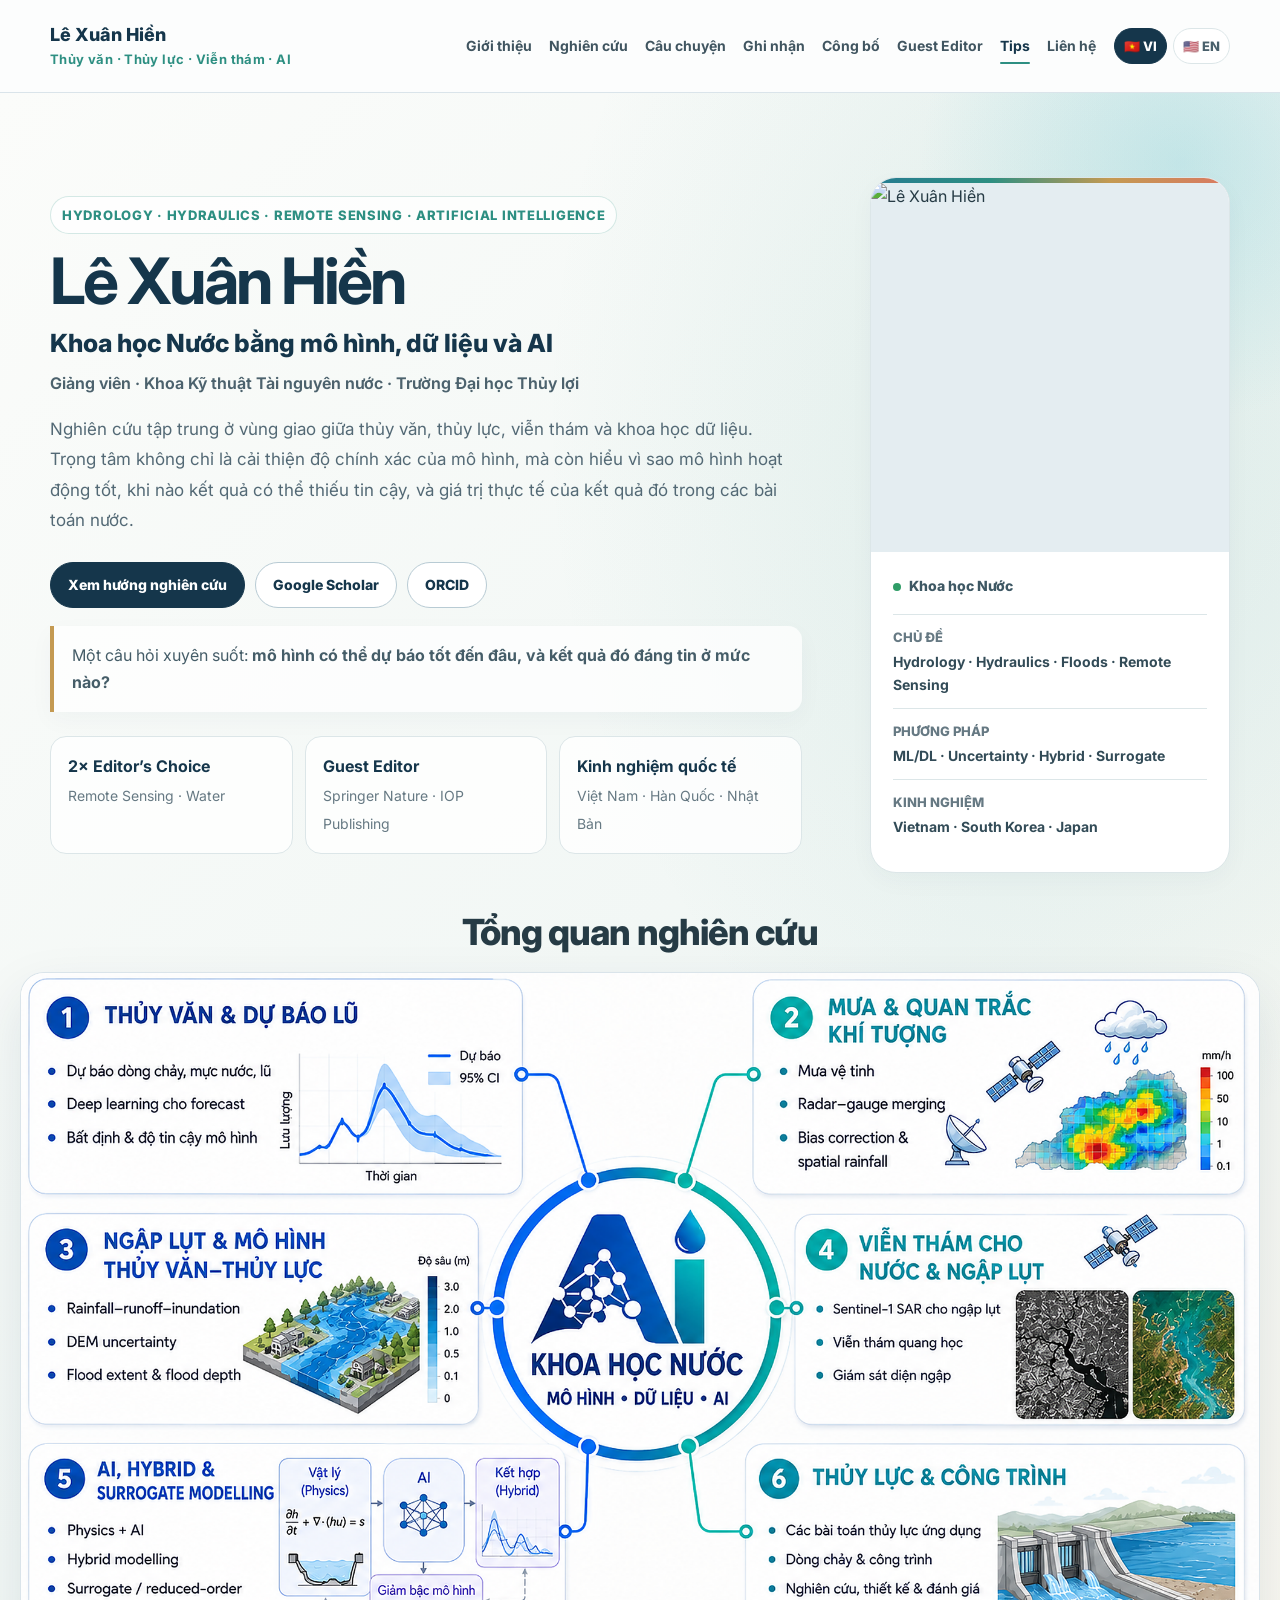
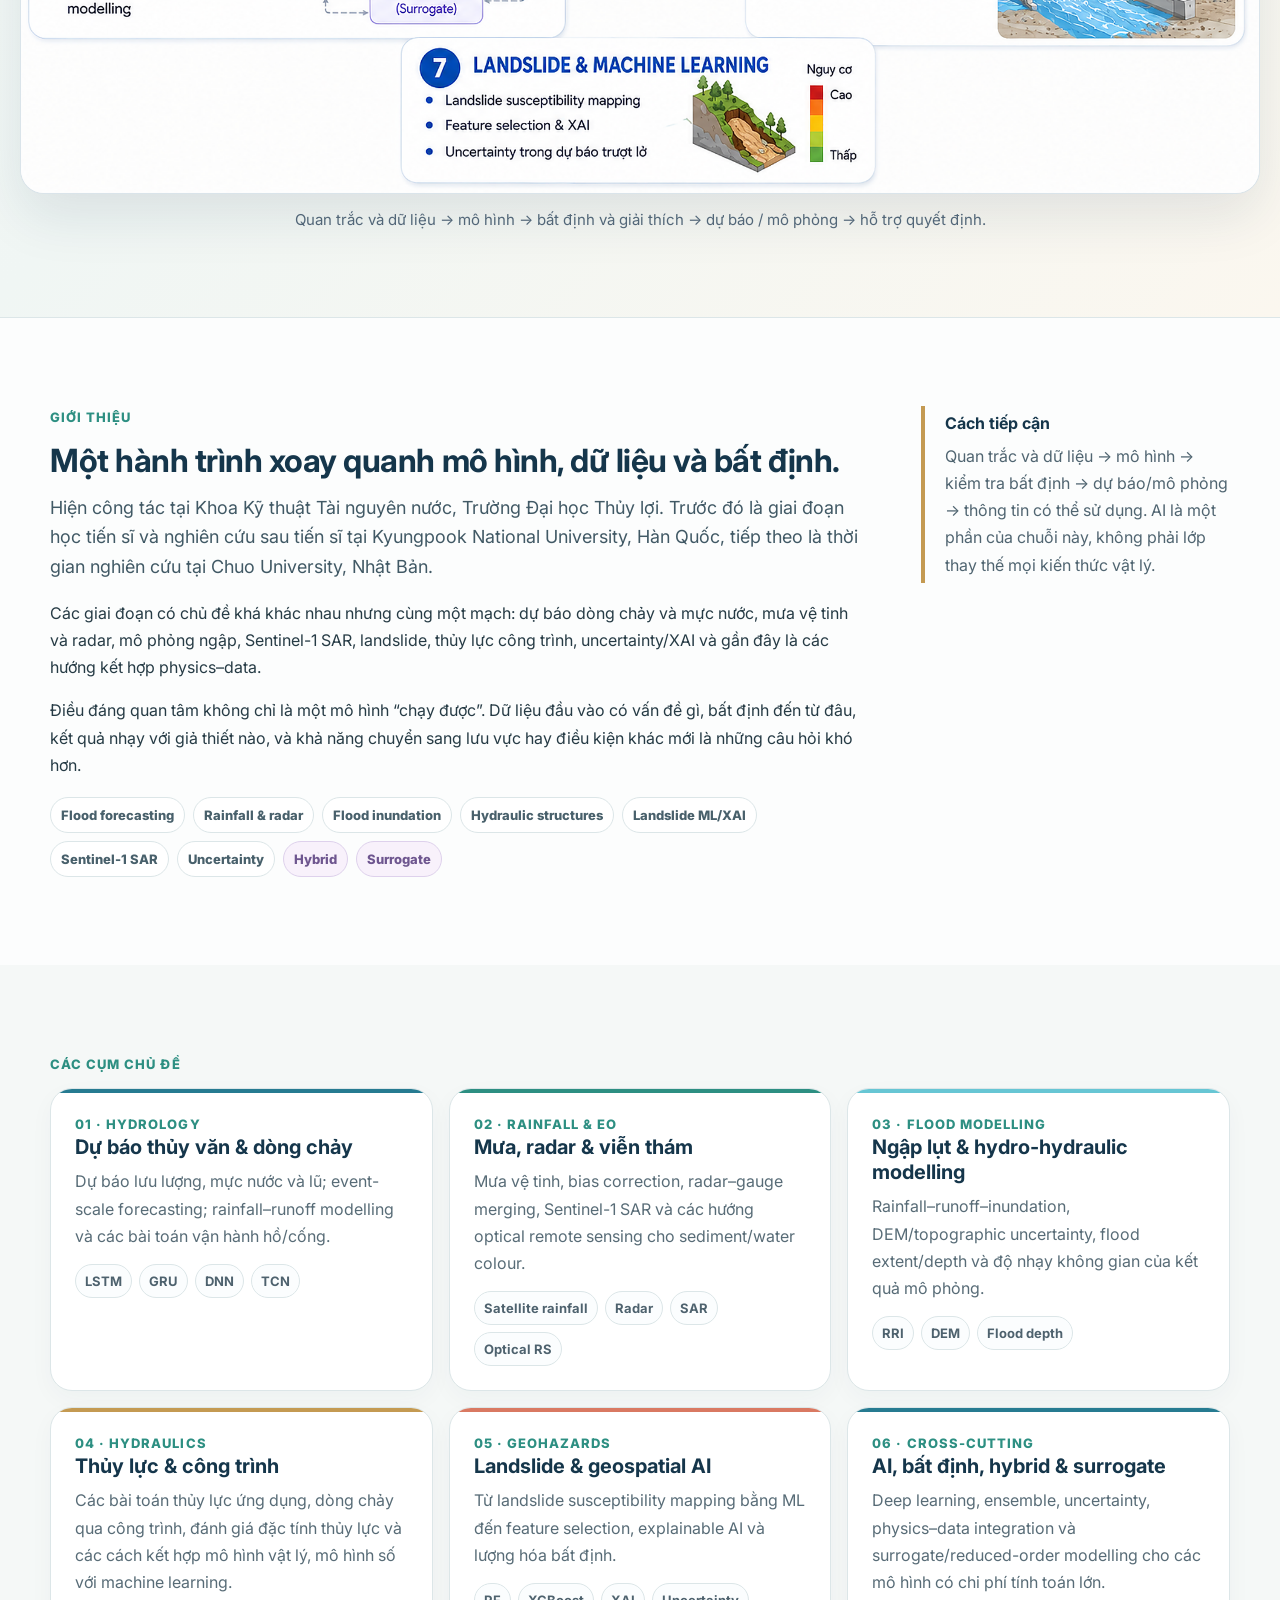
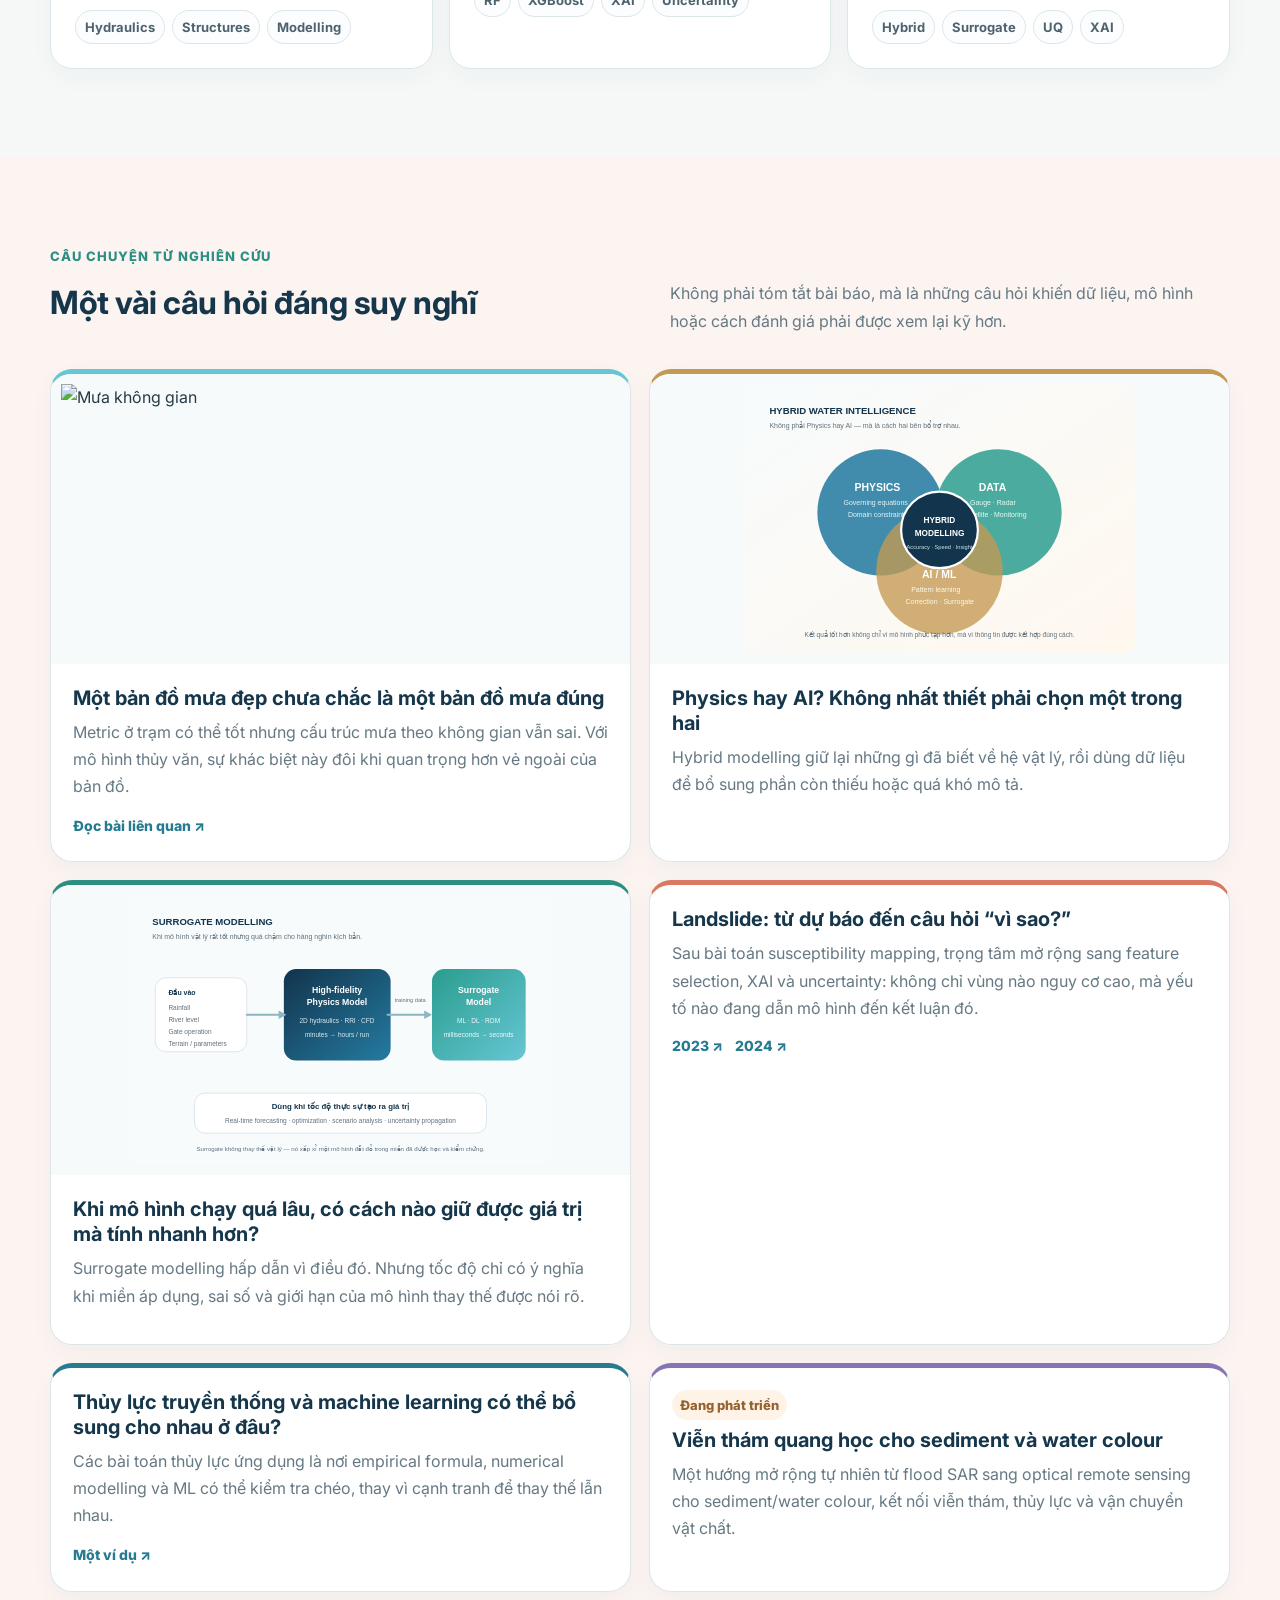
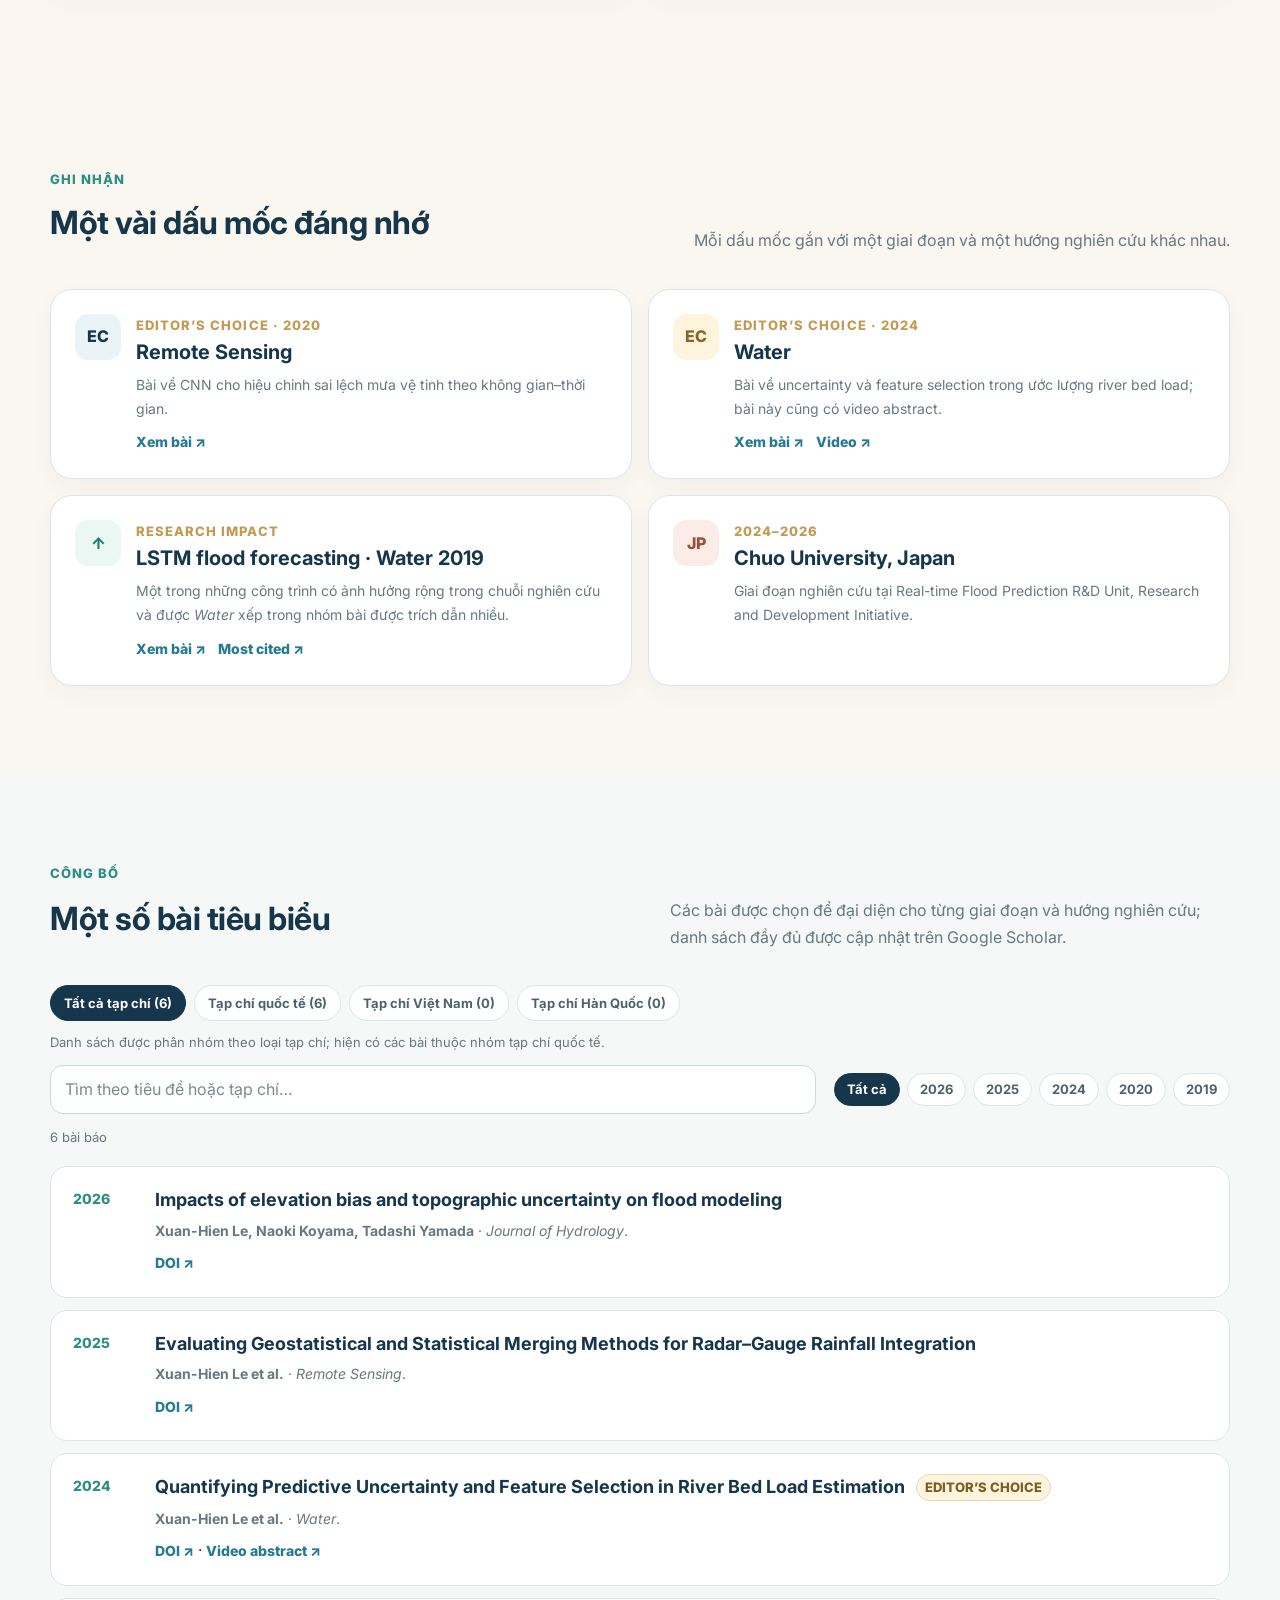
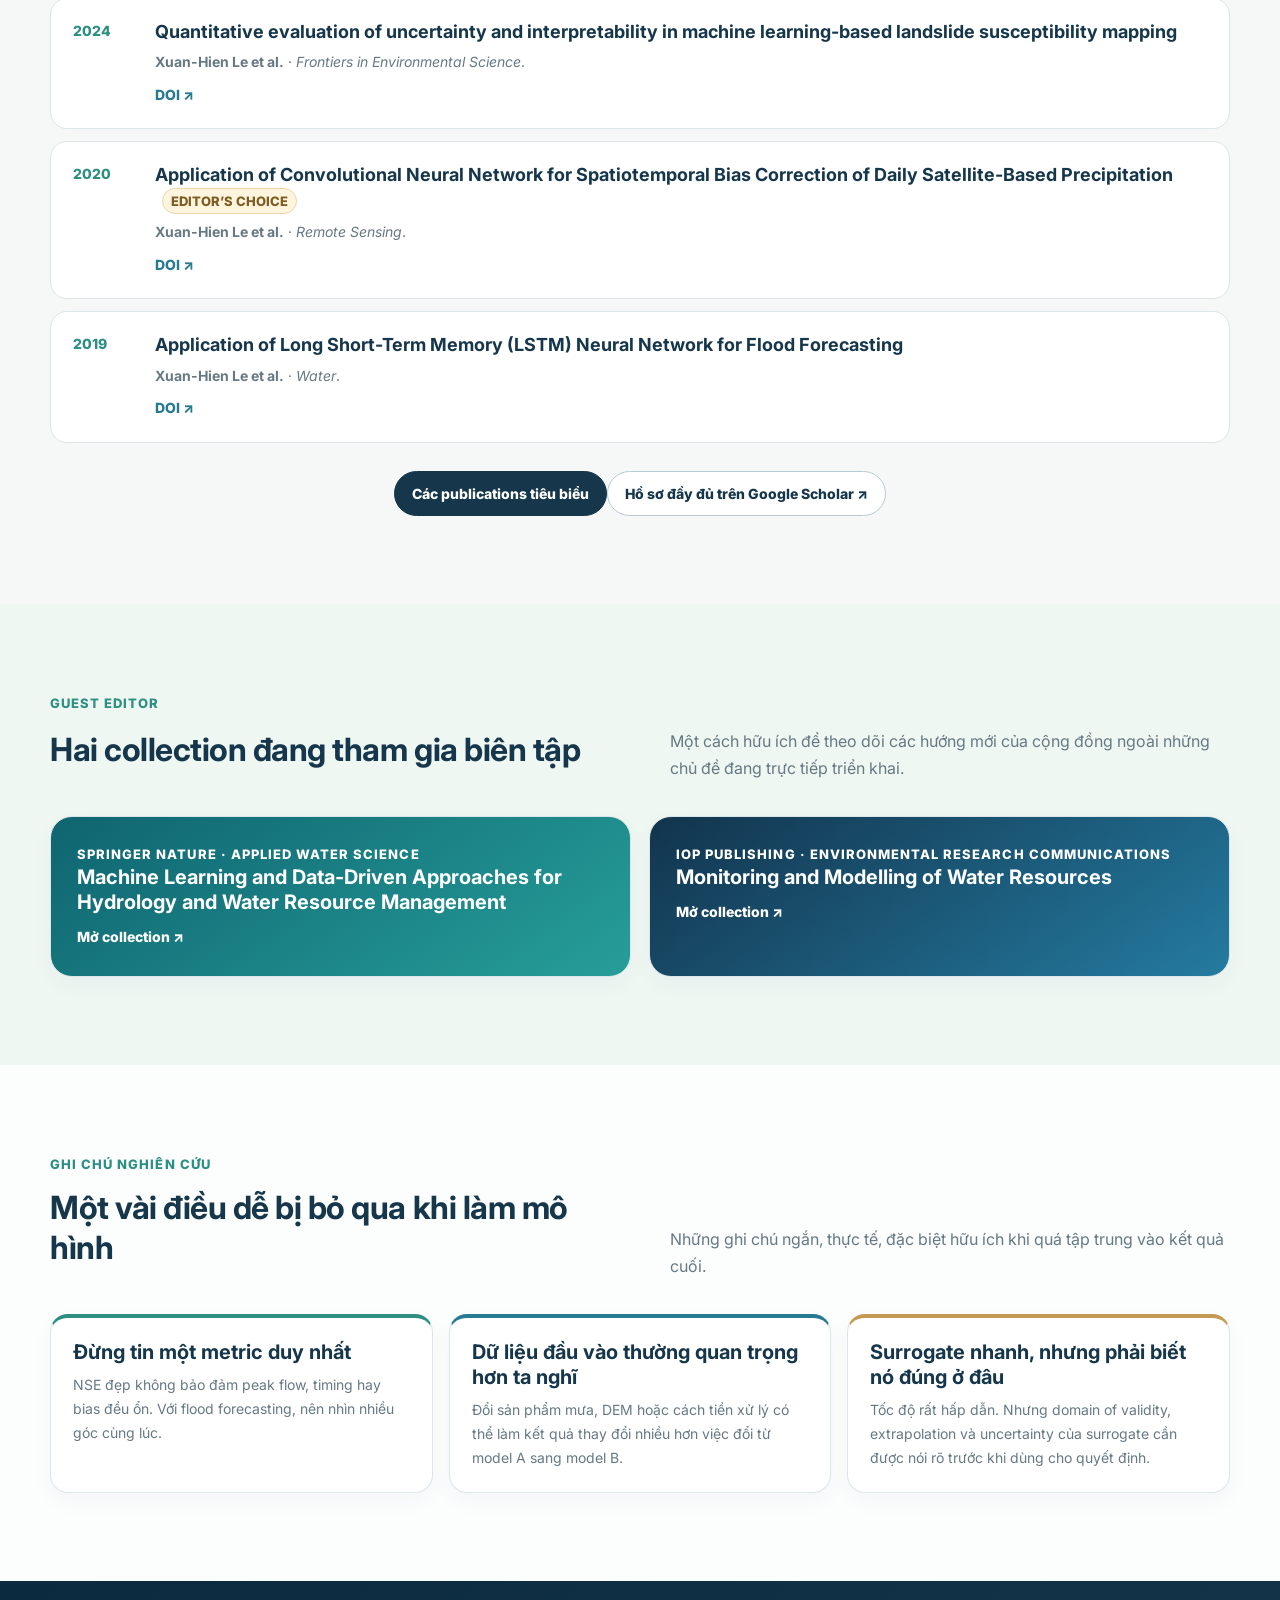
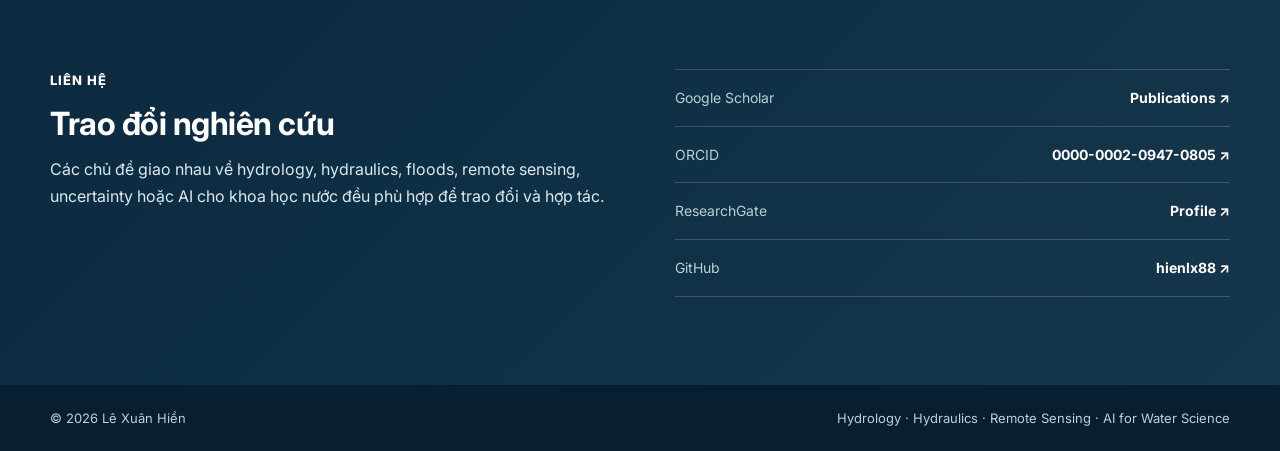
==== commit 6e6883e7: "Refresh cached assets for publication updates" ====
--- a/index.html
+++ b/index.html
@@ -12,7 +12,7 @@
   <link rel="preconnect" href="https://fonts.googleapis.com">
   <link rel="preconnect" href="https://fonts.gstatic.com" crossorigin>
   <link href="https://fonts.googleapis.com/css2?family=Inter:wght@400;500;600;700;800&display=swap" rel="stylesheet">
-  <link rel="stylesheet" href="styles.css?v=20261117-1">
+  <link rel="stylesheet" href="styles.css?v=20261117-2">
   <style>
     .scope-strip{display:flex;gap:8px;flex-wrap:wrap;margin-top:18px}.scope-strip span{font-size:var(--text-xs);font-weight:800;padding:6px 10px;border-radius:999px;border:1px solid var(--line);background:#fff;color:#48606b}.scope-strip .new{background:#f8f1fb;border-color:#ded1ec;color:#6e568f}.paper-links{display:flex;gap:12px;flex-wrap:wrap}.paper-links a{font-size:var(--text-sm);font-weight:800}.story-card .status{display:inline-block;margin:0 0 8px;padding:4px 8px;border-radius:999px;font-size:var(--text-xs);font-weight:800;background:#eef8f5;color:#237c70}.story-card .status.emerging{background:#fff3e7;color:#96612d}
     .hero-overview{position:relative;margin-top:38px;padding:0 0 10px}.hero-overview .wide-container{width:min(1480px,calc(100% - 40px));margin:auto}.hero-overview .overview-title{text-align:center;font-size:clamp(28px,3vw,36px);line-height:1.2;margin:0 0 18px;font-weight:800;color:var(--ink)}.overview-figure{margin:0;background:#fff;border:1px solid rgba(216,227,233,.95);border-radius:24px;overflow:hidden;box-shadow:0 22px 54px rgba(18,52,77,.10)}.overview-figure img{display:block;width:100%;height:auto}.overview-caption{margin:14px auto 0;max-width:1000px;text-align:center;color:#526678;font-size:15px;line-height:1.65}@media(max-width:900px){.hero-overview{margin-top:30px}.hero-overview .wide-container{width:min(1480px,calc(100% - 24px))}.overview-figure{border-radius:16px}}
@@ -146,7 +146,7 @@
 </main>
 <footer><div class="container footer-wrap"><span>© <span id="year"></span> Lê Xuân Hiền</span><span>Hydrology · Hydraulics · Remote Sensing · AI for Water Science</span></div></footer>
 <button class="back-to-top" type="button" aria-label="Lên đầu trang" aria-hidden="true" tabindex="-1">↑</button>
-<script src="publications.js?v=20261117-1"></script>
-<script src="script.js?v=20261117-1"></script>
+<script src="publications.js?v=20261117-2"></script>
+<script src="script.js?v=20261117-2"></script>
 </body>
 </html>
--- a/styles.css
+++ b/styles.css
@@ -103,3 +103,11 @@
 @media(prefers-reduced-motion:reduce){.nav a:after,.site-header,.card,.story-card,.achievement,.tip-box,.publication,.back-to-top{transition:none}}
 
 .sr-only{position:absolute!important;width:1px!important;height:1px!important;padding:0!important;margin:-1px!important;overflow:hidden!important;clip:rect(0,0,0,0)!important;white-space:nowrap!important;border:0!important}
+
+/* Publication categories */
+.publication-categories{display:flex;grid-column:1/-1;flex-wrap:wrap;gap:8px}
+.publication-categories button{border:1px solid var(--line);border-radius:999px;background:#fff;padding:9px 13px;color:#4c626d;font:700 13px/1.25 Inter,system-ui,sans-serif;cursor:pointer;transition:background .15s ease,color .15s ease,border-color .15s ease}
+.publication-categories button:hover{border-color:var(--teal);color:var(--navy)}
+.publication-categories button.is-active{background:var(--navy);border-color:var(--navy);color:#fff}
+.publication-category-note{grid-column:1/-1;margin:0;color:var(--muted);font-size:13px;line-height:1.5}
+@media(max-width:560px){.publication-categories{gap:6px}.publication-categories button{padding:8px 10px;font-size:12px}}
